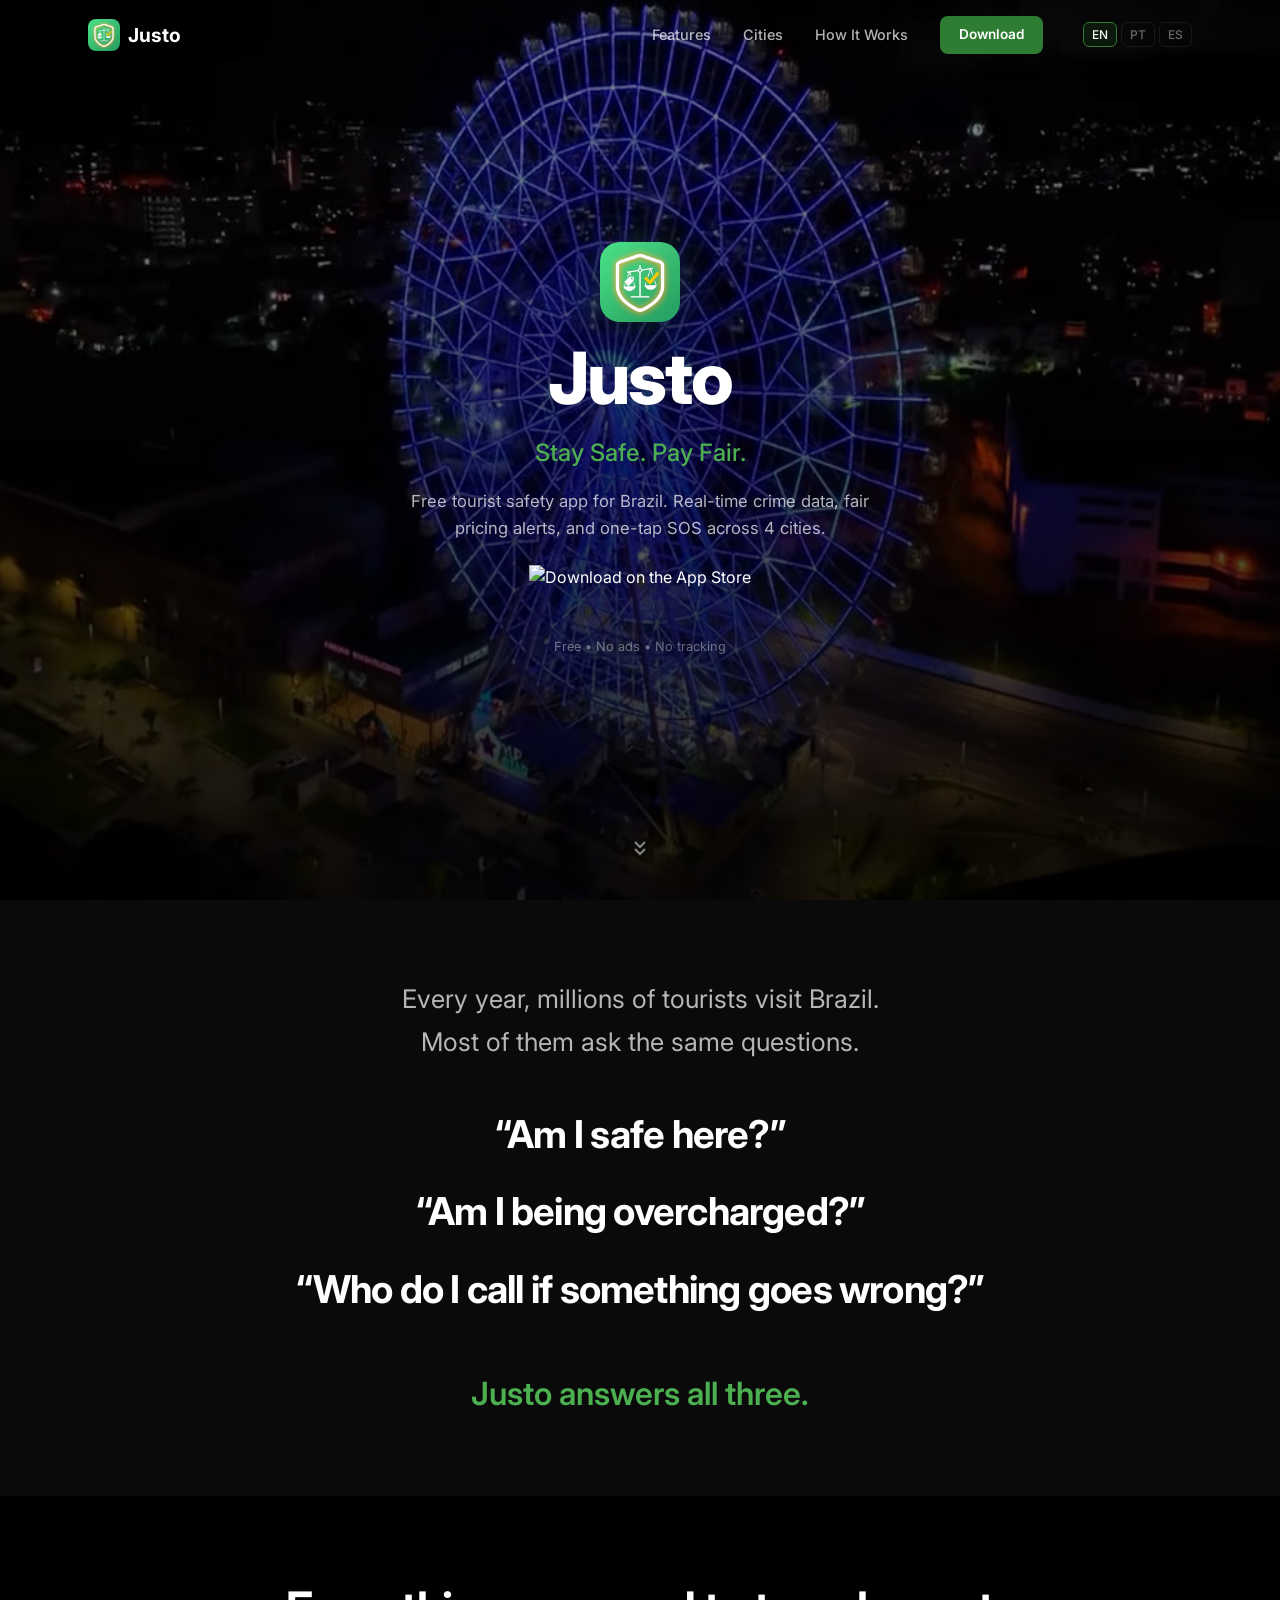
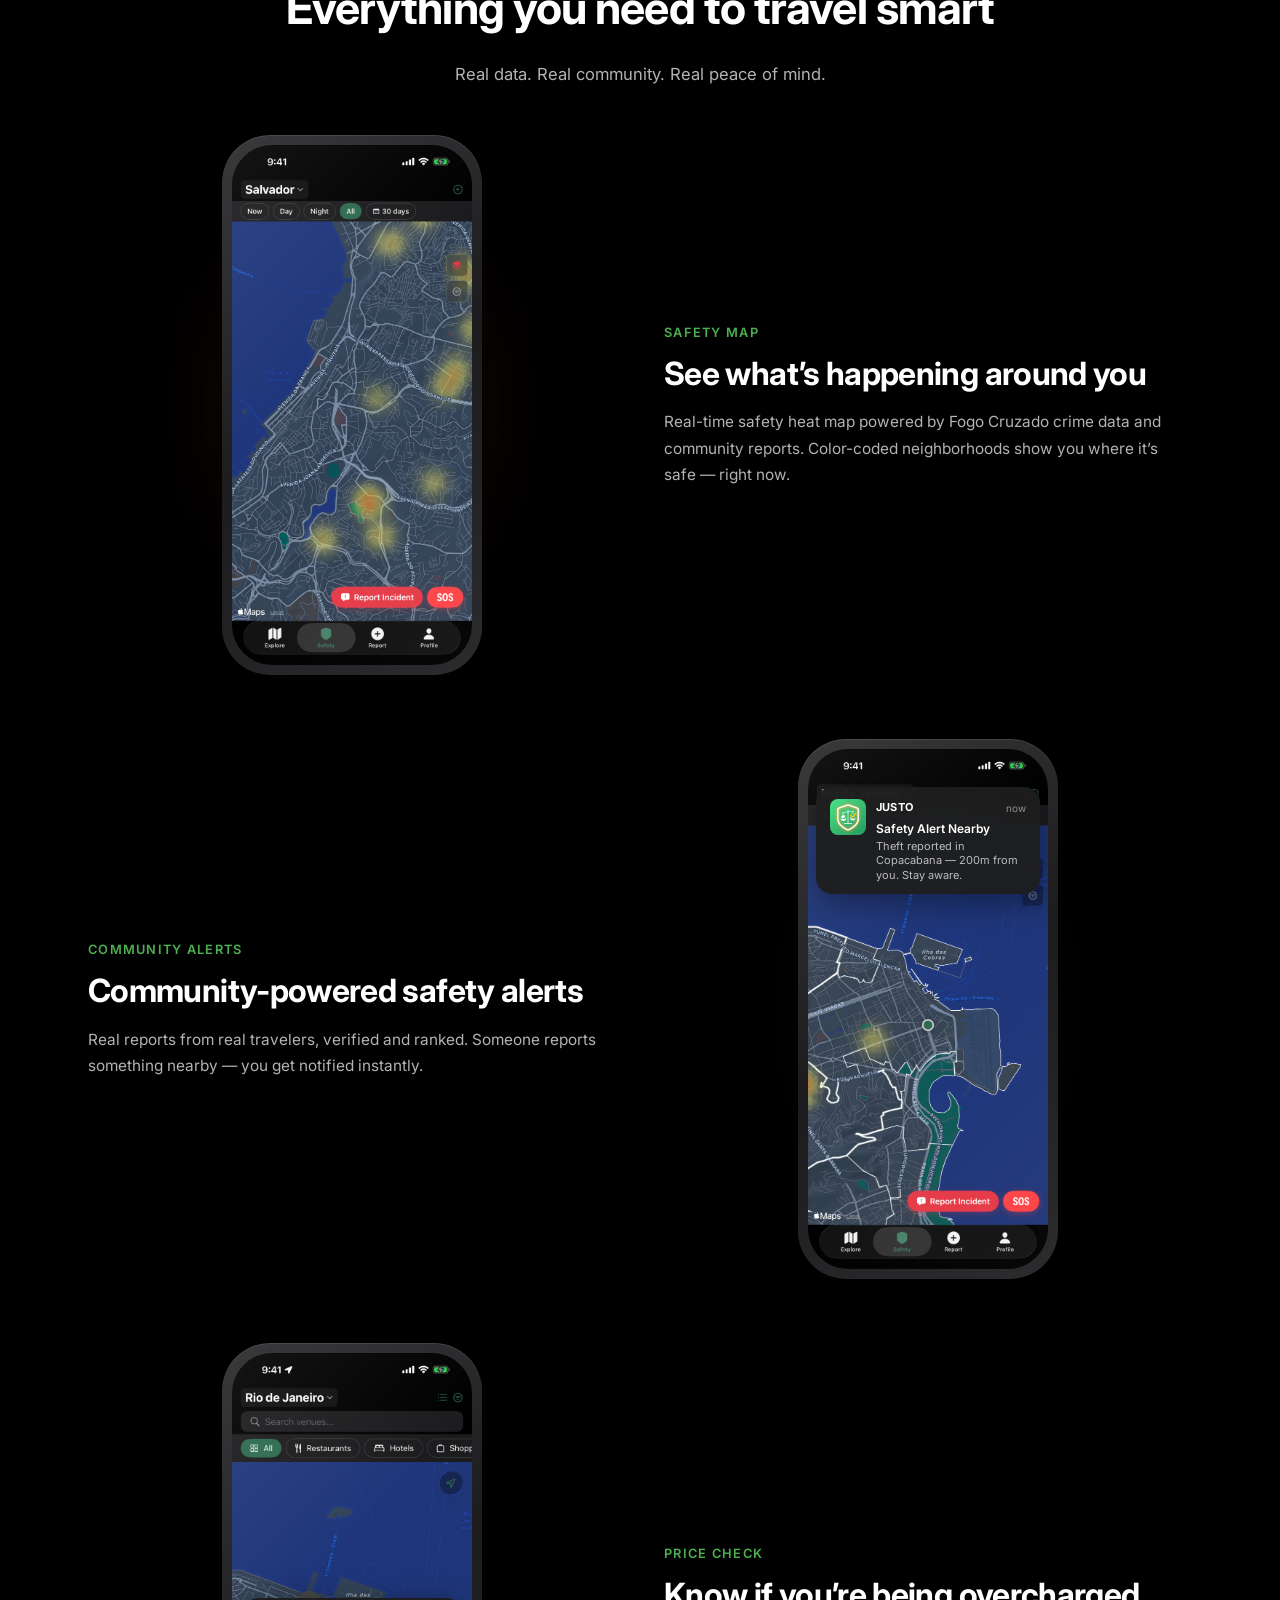
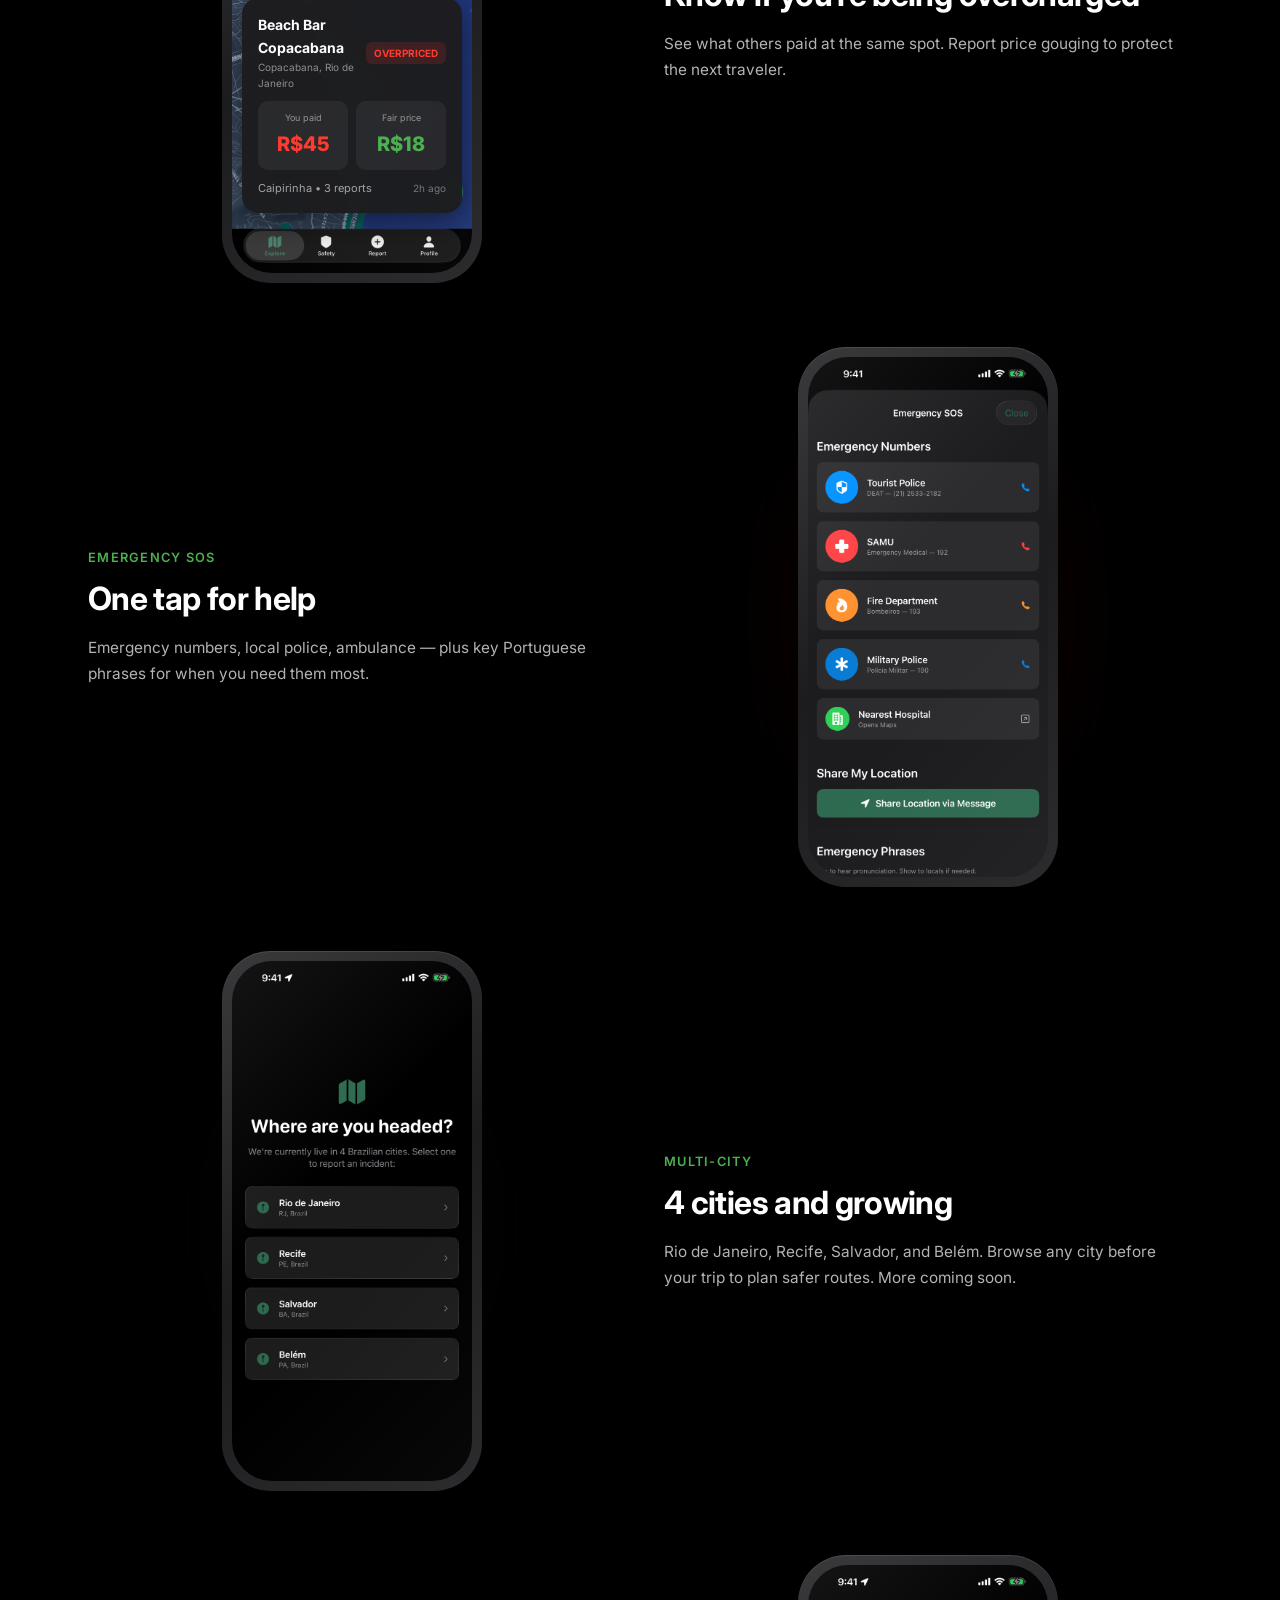
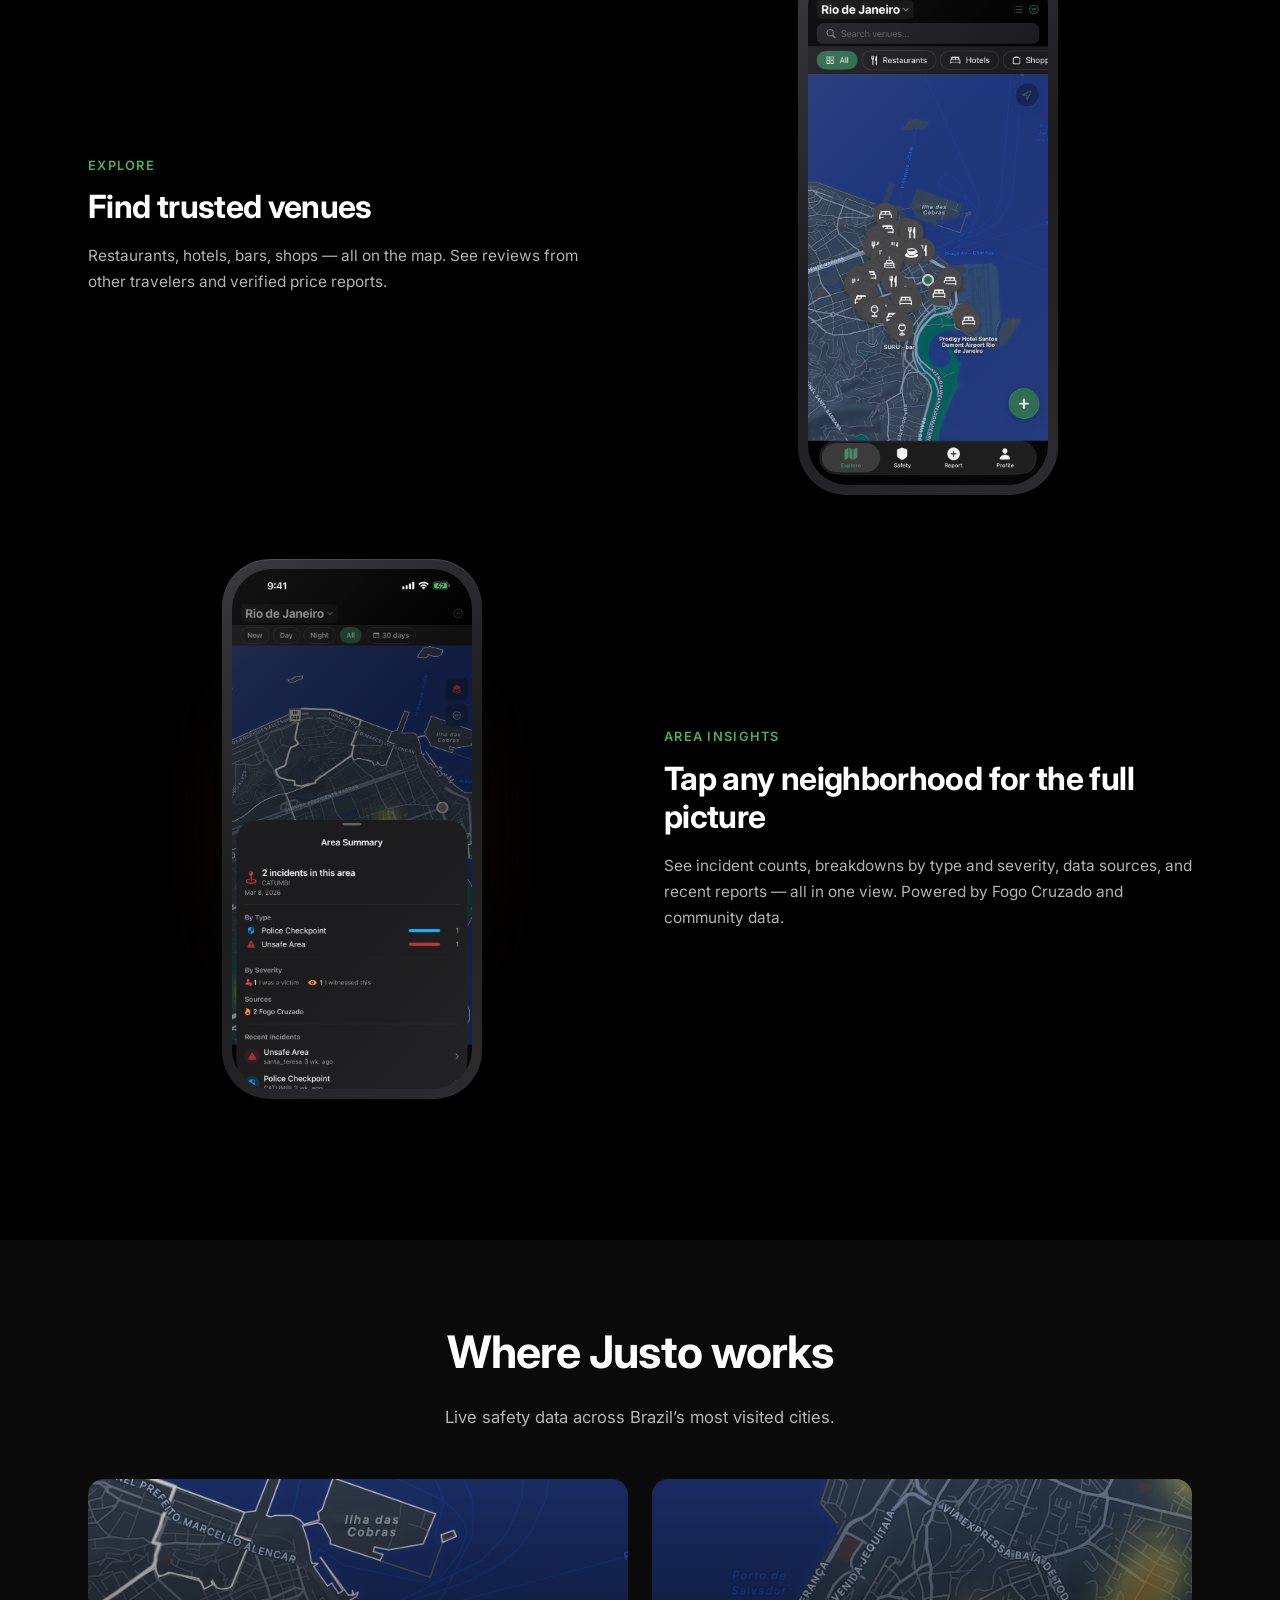
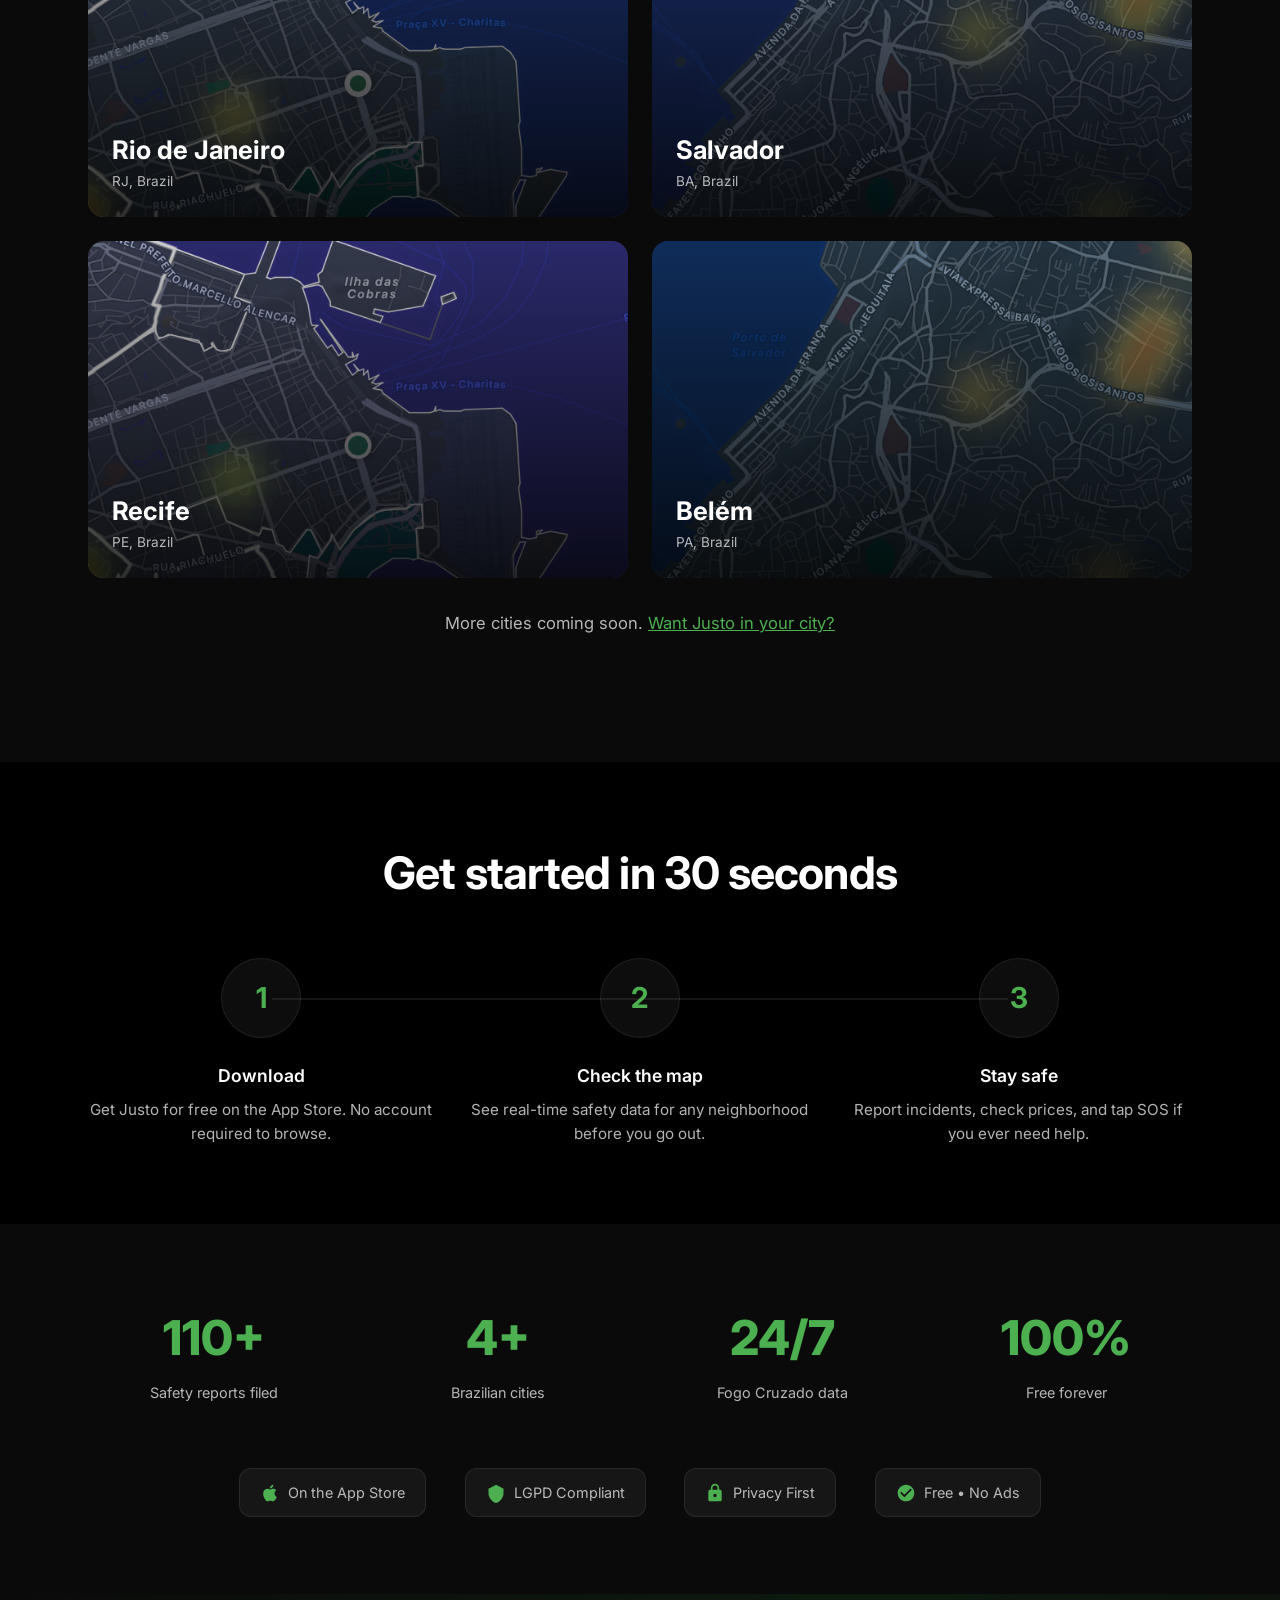
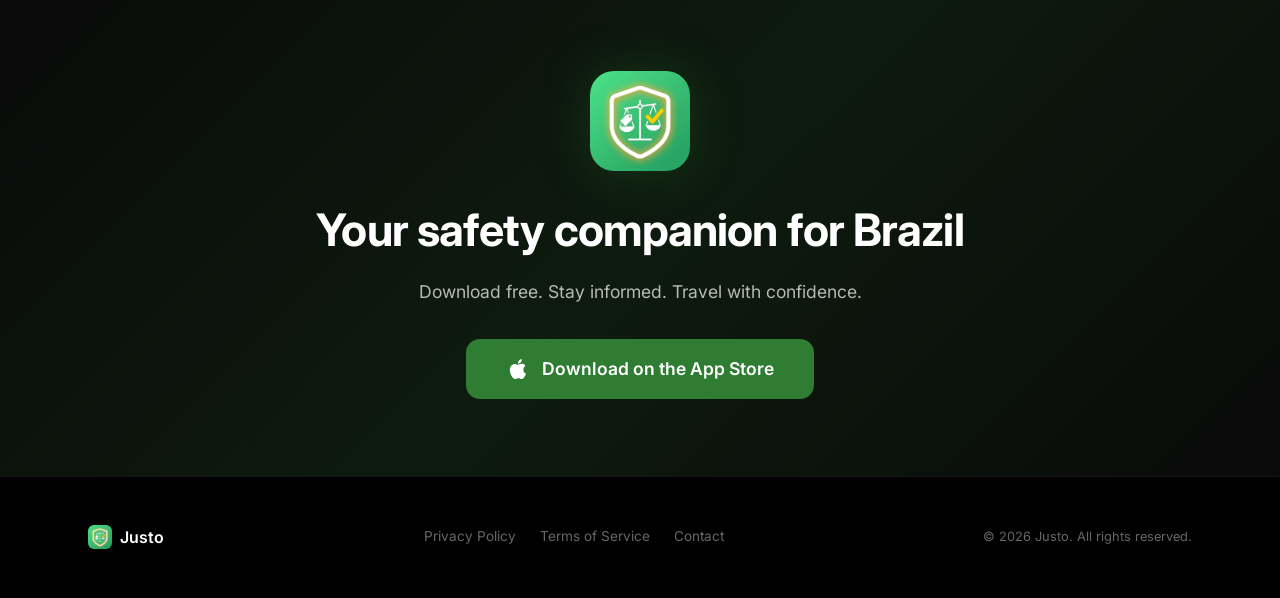
==== index.html @ a2679edb "fix: enable hero video on mobile devices Keep prefers-reduced-motion: video hidden for accessibility" ====
<!DOCTYPE html>
<html lang="en">
<head>
  <meta charset="UTF-8">
  <meta name="viewport" content="width=device-width, initial-scale=1.0">
  <title>Justo — Stay Safe. Pay Fair. | Tourist Safety App for Brazil</title>
  <meta name="description" content="Free tourist safety app for Brazil. Real-time crime heat maps, crowdsourced alerts, price gouging reports, and one-tap SOS. Live in Rio de Janeiro, Recife, Salvador, and Belém.">
  <meta property="og:title" content="Justo — Stay Safe. Pay Fair.">
  <meta property="og:description" content="Free tourist safety app for Brazil. Real-time crime data, crowdsourced alerts, and one-tap SOS across 4 cities.">
  <meta property="og:url" content="https://justosafety.app">
  <meta property="og:type" content="website">
  <meta property="og:locale" content="en_US">
  <meta property="og:locale:alternate" content="pt_BR">
  <meta property="og:locale:alternate" content="es_ES">
  <meta name="twitter:card" content="summary_large_image">
  <meta name="apple-itunes-app" content="app-id=6759546261">
  <link rel="canonical" href="https://justosafety.app">
  <link rel="icon" type="image/png" href="assets/icons/AppIcon.png">
  <link rel="apple-touch-icon" href="assets/icons/AppIcon.png">
  <link rel="preconnect" href="https://fonts.googleapis.com">
  <link rel="preconnect" href="https://fonts.gstatic.com" crossorigin>
  <link href="https://fonts.googleapis.com/css2?family=Inter:wght@400;500;600;700;800&display=swap" rel="stylesheet">
  <style>
    *,*::before,*::after{margin:0;padding:0;box-sizing:border-box}
    html{scroll-behavior:smooth}
    body{font-family:'Inter',-apple-system,BlinkMacSystemFont,sans-serif;background:#000;color:#fff;line-height:1.6;overflow-x:hidden;-webkit-font-smoothing:antialiased}
    a{color:inherit;text-decoration:none}
    img{max-width:100%;height:auto;display:block}
    :root{--bg:#000;--bg2:#0a0a0a;--bg3:#111;--glass:rgba(255,255,255,0.05);--glass-b:rgba(255,255,255,0.08);--accent:#2E7D32;--accent-l:#4CAF50;--sos:#FF3B30;--text:#fff;--text2:rgba(255,255,255,0.7);--text3:rgba(255,255,255,0.4);--max-w:1200px;--sp:clamp(4rem,10vw,8rem);--cp:clamp(1.5rem,4vw,3rem)}
    .skip-link{position:absolute;top:-100px;left:0;padding:1rem;background:var(--accent);color:#fff;z-index:1000}
    .skip-link:focus{top:0}
    .container{max-width:var(--max-w);margin:0 auto;padding:0 var(--cp)}
    /* Navbar */
    .navbar{position:fixed;top:0;left:0;right:0;z-index:100;padding:1rem 0;transition:background .4s,backdrop-filter .4s}
    .navbar.scrolled{background:rgba(0,0,0,0.85);backdrop-filter:blur(20px);-webkit-backdrop-filter:blur(20px);border-bottom:1px solid var(--glass-b)}
    .navbar .container{display:flex;align-items:center;justify-content:space-between}
    .nav-logo{display:flex;align-items:center;gap:.5rem;font-size:1.2rem;font-weight:700}
    .nav-logo img{width:32px;height:32px;border-radius:8px}
    .nav-links{display:flex;gap:2rem;align-items:center}
    .nav-links a{font-size:.9rem;font-weight:500;color:var(--text2);transition:color .3s}
    .nav-links a:hover{color:var(--text)}
    .nav-cta{background:var(--accent)!important;color:#fff!important;padding:.5rem 1.2rem;border-radius:8px;font-weight:600!important;font-size:.85rem!important;transition:background .3s,transform .3s!important}
    .nav-cta:hover{background:var(--accent-l)!important;transform:translateY(-1px)}
    .lang-switch{display:flex;gap:.25rem;align-items:center;margin-left:.5rem}
    .lang-btn{background:none;border:1px solid var(--glass-b);color:var(--text3);padding:.25rem .5rem;border-radius:6px;font-size:.75rem;font-weight:500;cursor:pointer;transition:all .3s;font-family:inherit}
    .lang-btn:hover,.lang-btn.active{color:var(--text);border-color:var(--accent);background:rgba(46,125,50,0.15)}
    .hamburger{display:none;background:none;border:none;cursor:pointer;padding:.5rem}
    .hamburger span{display:block;width:24px;height:2px;background:#fff;margin:5px 0;transition:.3s}
    /* Hero */
    .hero{position:relative;height:100vh;min-height:600px;display:flex;align-items:center;justify-content:center;overflow:hidden}
    .hero-video{position:absolute;inset:0;width:100%;height:100%;object-fit:cover;object-position:center 40%;z-index:0}
    .hero-overlay{position:absolute;inset:0;z-index:1;background:linear-gradient(to bottom,rgba(0,0,0,0.4) 0%,rgba(0,0,0,0.6) 50%,rgba(0,0,0,0.85) 100%)}
    .hero-content{position:relative;z-index:2;text-align:center;display:flex;flex-direction:column;align-items:center;gap:1rem}
    .hero-icon{width:80px;height:80px;border-radius:20px;box-shadow:0 0 40px rgba(46,125,50,0.3),0 10px 40px rgba(0,0,0,0.5)}
    .hero-title{font-size:clamp(2.5rem,6vw,4.5rem);font-weight:800;letter-spacing:-.03em;line-height:1.1}
    .hero-tagline{font-size:clamp(1.1rem,2vw,1.5rem);font-weight:500;color:var(--accent-l)}
    .hero-desc{font-size:clamp(.95rem,1.3vw,1.1rem);color:var(--text2);max-width:500px}
    .hero-badge{margin-top:.5rem}
    .hero-badge img{height:52px}
    .hero-meta{font-size:.8rem;color:var(--text3);margin-top:.25rem}
    .scroll-ind{position:absolute;bottom:2rem;left:50%;transform:translateX(-50%);z-index:2;animation:bounce 2s infinite}
    .scroll-ind svg{width:24px;height:24px;opacity:.5}
    @keyframes bounce{0%,100%{transform:translateX(-50%) translateY(0)}50%{transform:translateX(-50%) translateY(10px)}}
    /* Section */
    section{padding:clamp(3rem,6vw,5rem) 0}
    .s-title{font-size:clamp(1.8rem,3.5vw,3rem);font-weight:700;text-align:center;margin-bottom:1rem;letter-spacing:-.02em}
    .s-sub{font-size:clamp(1rem,1.3vw,1.15rem);color:var(--text2);text-align:center;max-width:600px;margin:0 auto 3rem}
    /* Problem */
    .problem{background:var(--bg2);text-align:center}
    .problem-intro{font-size:clamp(1.2rem,2vw,1.6rem);color:var(--text2);margin-bottom:2.5rem;line-height:1.7}
    .problem-questions{display:flex;flex-direction:column;gap:1rem;margin-bottom:3rem}
    .problem-q{font-size:clamp(1.5rem,3vw,2.5rem);font-weight:700;letter-spacing:-.02em}
    .problem-answer{font-size:clamp(1.3rem,2.5vw,2rem);font-weight:600;color:var(--accent-l);margin-top:1rem}
    /* Features */
    .features{background:var(--bg)}
    .f-block{display:grid;grid-template-columns:1fr 1fr;gap:clamp(2rem,4vw,3rem);align-items:center;margin-bottom:clamp(2.5rem,5vw,4rem)}
    .f-block:nth-child(even) .f-device{order:2}
    .f-block:nth-child(even) .f-text{order:1}
    .f-device{display:flex;justify-content:center;position:relative}
    .f-label{font-size:.8rem;font-weight:600;color:var(--accent-l);text-transform:uppercase;letter-spacing:.1em;margin-bottom:.75rem}
    .f-title{font-size:clamp(1.4rem,2.5vw,2rem);font-weight:700;margin-bottom:1rem;letter-spacing:-.02em;line-height:1.2}
    .f-desc{font-size:clamp(.95rem,1.2vw,1.1rem);color:var(--text2);line-height:1.7}
    /* Device */
    .device{position:relative;width:clamp(180px,40vw,260px);border-radius:clamp(30px,4vw,48px);padding:clamp(6px,.8vw,10px);background:linear-gradient(145deg,#3a3a3c,#1c1c1e,#2c2c2e);box-shadow:0 30px 80px rgba(0,0,0,0.6),0 10px 30px rgba(0,0,0,0.4),inset 0 1px 0 rgba(255,255,255,0.1);animation:float 4s ease-in-out infinite}
    .device-screen{border-radius:clamp(24px,3.5vw,40px);overflow:hidden;aspect-ratio:9/19.5}
    .device-screen img{width:100%;height:100%;object-fit:cover}
    .device-notch{position:absolute;top:clamp(8px,1vw,14px);left:50%;transform:translateX(-50%);width:clamp(50px,7vw,90px);height:clamp(14px,2vw,26px);border-radius:999px;background:#000;z-index:5}
    .device-ref{position:absolute;inset:clamp(6px,.8vw,10px);border-radius:clamp(24px,3.5vw,40px);background:linear-gradient(135deg,rgba(255,255,255,0.08) 0%,transparent 40%,transparent 60%,rgba(255,255,255,0.03) 100%);pointer-events:none;z-index:6}
    .device-glow{position:absolute;inset:-30px;border-radius:60px;z-index:-1;filter:blur(30px);opacity:.3}
    .device-glow.orange{background:radial-gradient(circle,rgba(255,152,0,0.4),transparent 70%)}
    .device-glow.red{background:radial-gradient(circle,rgba(255,59,48,0.4),transparent 70%)}
    .device-glow.green{background:radial-gradient(circle,rgba(46,125,50,0.3),transparent 70%)}
    @keyframes float{0%,100%{transform:translateY(0)}50%{transform:translateY(-8px)}}
    @keyframes slideDown{from{transform:translateY(-20px);opacity:0}to{transform:translateY(0);opacity:1}}
    /* Cities */
    .cities{background:var(--bg2)}
    .city-grid{display:grid;grid-template-columns:1fr 1fr;gap:1.5rem}
    .city-card{position:relative;border-radius:16px;overflow:hidden;aspect-ratio:16/10;cursor:default;transition:transform .4s,box-shadow .4s}
    .city-card:hover{transform:translateY(-4px);box-shadow:0 20px 40px rgba(0,0,0,0.4)}
    .city-card img{width:100%;height:100%;object-fit:cover;transition:transform .6s}
    .city-card:hover img{transform:scale(1.05)}
    .city-overlay{position:absolute;inset:0;background:linear-gradient(to top,rgba(0,0,0,0.8) 0%,rgba(0,0,0,0.2) 100%);display:flex;flex-direction:column;justify-content:flex-end;padding:1.5rem}
    .city-name{font-size:clamp(1.2rem,2vw,1.6rem);font-weight:700}
    .city-state{font-size:.85rem;color:var(--text2)}
    /* Steps */
    .how{background:var(--bg)}
    .steps{display:grid;grid-template-columns:repeat(3,1fr);gap:2rem;margin-top:3rem;position:relative}
    .steps::before{content:'';position:absolute;top:40px;left:16.67%;right:16.67%;height:2px;background:var(--glass-b)}
    .step{text-align:center;position:relative}
    .step-num{width:80px;height:80px;border-radius:50%;background:var(--glass);border:1px solid var(--glass-b);display:flex;align-items:center;justify-content:center;font-size:1.8rem;font-weight:700;color:var(--accent-l);margin:0 auto 1.5rem;position:relative;z-index:1}
    .step-t{font-size:1.1rem;font-weight:600;margin-bottom:.5rem}
    .step-d{font-size:.95rem;color:var(--text2)}
    /* Trust */
    .trust{background:var(--bg2)}
    .stats-row{display:grid;grid-template-columns:repeat(4,1fr);gap:2rem;margin-bottom:4rem;text-align:center}
    .stat-num{font-size:clamp(2rem,4vw,3rem);font-weight:800;color:var(--accent-l)}
    .stat-label{font-size:.9rem;color:var(--text2);margin-top:.25rem}
    .trust-badges{display:flex;justify-content:center;gap:clamp(1.5rem,3vw,3rem);flex-wrap:wrap}
    .trust-badge{display:flex;align-items:center;gap:.5rem;font-size:.9rem;color:var(--text2);padding:.75rem 1.25rem;border-radius:12px;background:var(--glass);border:1px solid var(--glass-b)}
    .trust-badge svg{width:20px;height:20px;fill:var(--accent-l)}
    /* CTA */
    .final-cta{background:linear-gradient(135deg,var(--bg2) 0%,#0d1b0e 50%,var(--bg2) 100%);text-align:center}
    .cta-icon{width:100px;height:100px;border-radius:24px;box-shadow:0 0 50px rgba(46,125,50,0.3);margin:0 auto 1.5rem;animation:breathe 3s ease-in-out infinite}
    @keyframes breathe{0%,100%{transform:scale(1)}50%{transform:scale(1.03)}}
    .cta-title{font-size:clamp(1.8rem,3.5vw,2.8rem);font-weight:700;margin-bottom:.75rem;letter-spacing:-.02em}
    .cta-sub{font-size:1.1rem;color:var(--text2);margin-bottom:2rem}
    .cta-button{display:inline-flex;align-items:center;gap:.75rem;background:var(--accent);color:#fff;padding:1rem 2.5rem;border-radius:14px;font-size:1.1rem;font-weight:600;transition:background .3s,transform .3s,box-shadow .3s;border:none;cursor:pointer;font-family:inherit}
    .cta-button:hover{background:var(--accent-l);transform:translateY(-2px);box-shadow:0 10px 30px rgba(46,125,50,0.4)}
    .cta-url{font-size:.9rem;color:var(--text3);margin-top:1.5rem}
    /* Footer */
    footer{padding:3rem 0;border-top:1px solid var(--glass-b);background:var(--bg)}
    .footer-content{display:flex;justify-content:space-between;align-items:center;flex-wrap:wrap;gap:1rem}
    .footer-logo{display:flex;align-items:center;gap:.5rem;font-weight:600}
    .footer-logo img{width:24px;height:24px;border-radius:6px}
    .footer-links{display:flex;gap:1.5rem}
    .footer-links a{font-size:.85rem;color:var(--text3);transition:color .3s;text-decoration:underline;text-decoration-color:transparent;text-underline-offset:3px}
    .footer-links a:hover{color:var(--text);text-decoration-color:var(--accent)}
    .footer-copy{font-size:.8rem;color:var(--text3)}
    /* Reveal */
    .reveal{opacity:0;transform:translateY(30px);transition:opacity .8s cubic-bezier(.16,1,.3,1),transform .8s cubic-bezier(.16,1,.3,1)}
    .reveal.revealed{opacity:1;transform:translateY(0)}
    .reveal-d1{transition-delay:.1s}.reveal-d2{transition-delay:.2s}.reveal-d3{transition-delay:.3s}.reveal-d4{transition-delay:.4s}
    @media(prefers-reduced-motion:reduce){*,*::before,*::after{animation:none!important;transition:none!important}.reveal{opacity:1;transform:none}.hero-video{display:none}}
    @media(max-width:768px){
      .nav-links{display:none}.nav-links.open{display:flex;flex-direction:column;position:absolute;top:100%;left:0;right:0;background:rgba(0,0,0,0.95);backdrop-filter:blur(20px);padding:2rem;gap:1.5rem}
      .hamburger{display:block}
      .hero{background:url('assets/video/hero_poster.jpg') center/cover no-repeat}
      .f-block{grid-template-columns:1fr}.f-block:nth-child(even) .f-device{order:0}.f-block:nth-child(even) .f-text{order:0}
      .city-grid{grid-template-columns:1fr}
      .steps{grid-template-columns:1fr}.steps::before{display:none}
      .stats-row{grid-template-columns:1fr 1fr}
      .device{width:clamp(200px,70vw,280px)}
      .lang-switch{margin-left:0}
    }
    @media(max-width:375px){.stats-row{grid-template-columns:1fr}}
  </style>
</head>
<body>
  <a href="#main" class="skip-link">Skip to content</a>

  <nav class="navbar" role="navigation" aria-label="Main navigation">
    <div class="container">
      <a href="#" class="nav-logo"><img src="assets/icons/AppIcon.png" alt="" width="32" height="32"><span>Justo</span></a>
      <div class="nav-links" id="navLinks">
        <a href="#features" data-i18n="nav.features">Features</a>
        <a href="#cities" data-i18n="nav.cities">Cities</a>
        <a href="#how" data-i18n="nav.how">How It Works</a>
        <a href="https://apps.apple.com/app/id6759546261" class="nav-cta" target="_blank" rel="noopener" data-i18n="nav.download">Download</a>
        <div class="lang-switch">
          <button class="lang-btn" data-lang="en">EN</button>
          <button class="lang-btn" data-lang="pt">PT</button>
          <button class="lang-btn" data-lang="es">ES</button>
        </div>
      </div>
      <button class="hamburger" aria-label="Toggle menu" onclick="document.getElementById('navLinks').classList.toggle('open')">
        <span></span><span></span><span></span>
      </button>
    </div>
  </nav>

  <section class="hero" id="hero">
    <video class="hero-video" autoplay muted loop playsinline preload="metadata" poster="assets/video/hero_poster.jpg" aria-hidden="true">
      <source src="assets/video/hero.webm" type="video/webm">
      <source src="assets/video/hero.mp4" type="video/mp4">
    </video>
    <div class="hero-overlay"></div>
    <div class="hero-content">
      <img src="assets/icons/AppIcon.png" alt="Justo app icon" class="hero-icon" width="80" height="80">
      <h1 class="hero-title">Justo</h1>
      <p class="hero-tagline" data-i18n="hero.tagline">Stay Safe. Pay Fair.</p>
      <p class="hero-desc" data-i18n="hero.desc">Free tourist safety app for Brazil. Real-time crime data, fair pricing alerts, and one-tap SOS across 4 cities.</p>
      <a href="https://apps.apple.com/app/id6759546261" class="hero-badge" target="_blank" rel="noopener">
        <img src="https://tools.applemediaservices.com/api/badges/download-on-the-app-store/black/en-us?size=250x83" alt="Download on the App Store" height="52">
      </a>
      <p class="hero-meta" data-i18n="hero.meta">Free &bull; No ads &bull; No tracking</p>
    </div>
    <div class="scroll-ind" aria-hidden="true"><svg viewBox="0 0 24 24" fill="none" stroke="white" stroke-width="2"><path d="M7 13l5 5 5-5M7 6l5 5 5-5"/></svg></div>
  </section>

  <main id="main">
    <section class="problem">
      <div class="container">
        <p class="problem-intro reveal" data-i18n="problem.intro">Every year, millions of tourists visit Brazil.<br>Most of them ask the same questions.</p>
        <div class="problem-questions">
          <p class="problem-q reveal reveal-d1" data-i18n="problem.q1">"Am I safe here?"</p>
          <p class="problem-q reveal reveal-d2" data-i18n="problem.q2">"Am I being overcharged?"</p>
          <p class="problem-q reveal reveal-d3" data-i18n="problem.q3">"Who do I call if something goes wrong?"</p>
        </div>
        <p class="problem-answer reveal reveal-d4" data-i18n="problem.answer">Justo answers all three.</p>
      </div>
    </section>

    <section class="features" id="features">
      <div class="container">
        <h2 class="s-title reveal" data-i18n="features.title">Everything you need to travel smart</h2>
        <p class="s-sub reveal" data-i18n="features.subtitle">Real data. Real community. Real peace of mind.</p>

        <div class="f-block reveal">
          <div class="f-device">
            <div class="device"><div class="device-notch"></div>
              <div class="device-screen"><img src="assets/screenshots/08_salvador_heatmap.png" alt="Safety heat map showing crime data across neighborhoods" loading="lazy"></div>
              <div class="device-ref"></div><div class="device-glow orange"></div>
            </div>
          </div>
          <div class="f-text">
            <p class="f-label" data-i18n="f1.label">Safety Map</p>
            <h3 class="f-title" data-i18n="f1.title">See what's happening around you</h3>
            <p class="f-desc" data-i18n="f1.desc">Real-time safety heat map powered by Fogo Cruzado crime data and community reports. Color-coded neighborhoods show you where it's safe — right now.</p>
          </div>
        </div>

        <div class="f-block reveal">
          <div class="f-device">
            <div class="device"><div class="device-notch"></div>
              <div class="device-screen" style="position:relative">
                <img src="assets/screenshots/01_heatmap_rio.png" alt="Safety alerts on map with notification banner" loading="lazy">
                <!-- Mock iOS notification banner -->
                <div style="position:absolute;top:38px;left:8px;right:8px;background:rgba(30,30,30,0.95);backdrop-filter:blur(20px);-webkit-backdrop-filter:blur(20px);border-radius:16px;padding:12px 14px;display:flex;gap:10px;align-items:flex-start;box-shadow:0 8px 32px rgba(0,0,0,0.4);z-index:10;animation:slideDown .5s ease-out">
                  <img src="assets/icons/AppIcon.png" style="width:36px;height:36px;border-radius:8px;flex-shrink:0" alt="">
                  <div style="flex:1;min-width:0">
                    <div style="display:flex;justify-content:space-between;align-items:center;margin-bottom:2px">
                      <span style="font-size:11px;font-weight:700;color:#fff;letter-spacing:.02em">JUSTO</span>
                      <span style="font-size:10px;color:rgba(255,255,255,0.5)">now</span>
                    </div>
                    <div style="font-size:12px;font-weight:600;color:#fff;margin-bottom:1px">Safety Alert Nearby</div>
                    <div style="font-size:11px;color:rgba(255,255,255,0.7);line-height:1.3">Theft reported in Copacabana — 200m from you. Stay aware.</div>
                  </div>
                </div>
              </div>
              <div class="device-ref"></div><div class="device-glow green"></div>
            </div>
          </div>
          <div class="f-text">
            <p class="f-label" data-i18n="f2.label">Community Alerts</p>
            <h3 class="f-title" data-i18n="f2.title">Community-powered safety alerts</h3>
            <p class="f-desc" data-i18n="f2.desc">Real reports from real travelers, verified and ranked. Someone reports something nearby — you get notified instantly.</p>
          </div>
        </div>

        <div class="f-block reveal">
          <div class="f-device">
            <div class="device"><div class="device-notch"></div>
              <div class="device-screen" style="position:relative">
                <img src="assets/screenshots/03_explore_venues.png" alt="Venue map showing price reports" loading="lazy">
                <!-- Mock price report card overlay -->
                <div style="position:absolute;bottom:60px;left:10px;right:10px;background:rgba(28,28,30,0.97);backdrop-filter:blur(16px);-webkit-backdrop-filter:blur(16px);border-radius:16px;padding:16px;box-shadow:0 8px 32px rgba(0,0,0,0.5);z-index:10">
                  <div style="display:flex;justify-content:space-between;align-items:center;margin-bottom:10px">
                    <div>
                      <div style="font-size:14px;font-weight:700;color:#fff">Beach Bar Copacabana</div>
                      <div style="font-size:10px;color:rgba(255,255,255,0.5)">Copacabana, Rio de Janeiro</div>
                    </div>
                    <div style="background:rgba(255,59,48,0.15);color:#FF3B30;font-size:10px;font-weight:700;padding:3px 8px;border-radius:6px">OVERPRICED</div>
                  </div>
                  <div style="display:flex;gap:8px;margin-bottom:10px">
                    <div style="flex:1;background:rgba(255,255,255,0.06);border-radius:10px;padding:10px;text-align:center">
                      <div style="font-size:9px;color:rgba(255,255,255,0.5);margin-bottom:2px">You paid</div>
                      <div style="font-size:20px;font-weight:800;color:#FF3B30">R$45</div>
                    </div>
                    <div style="flex:1;background:rgba(255,255,255,0.06);border-radius:10px;padding:10px;text-align:center">
                      <div style="font-size:9px;color:rgba(255,255,255,0.5);margin-bottom:2px">Fair price</div>
                      <div style="font-size:20px;font-weight:800;color:#4CAF50">R$18</div>
                    </div>
                  </div>
                  <div style="display:flex;justify-content:space-between;align-items:center">
                    <div style="font-size:11px;color:rgba(255,255,255,0.6)">Caipirinha &bull; 3 reports</div>
                    <div style="font-size:10px;color:rgba(255,255,255,0.4)">2h ago</div>
                  </div>
                </div>
              </div>
              <div class="device-ref"></div>
            </div>
          </div>
          <div class="f-text">
            <p class="f-label" data-i18n="f3.label">Price Check</p>
            <h3 class="f-title" data-i18n="f3.title">Know if you're being overcharged</h3>
            <p class="f-desc" data-i18n="f3.desc">See what others paid at the same spot. Report price gouging to protect the next traveler.</p>
          </div>
        </div>

        <div class="f-block reveal">
          <div class="f-device">
            <div class="device"><div class="device-notch"></div>
              <div class="device-screen"><img src="assets/screenshots/04_sos.png" alt="SOS emergency screen with police and ambulance numbers" loading="lazy"></div>
              <div class="device-ref"></div><div class="device-glow red"></div>
            </div>
          </div>
          <div class="f-text">
            <p class="f-label" data-i18n="f4.label">Emergency SOS</p>
            <h3 class="f-title" data-i18n="f4.title">One tap for help</h3>
            <p class="f-desc" data-i18n="f4.desc">Emergency numbers, local police, ambulance — plus key Portuguese phrases for when you need them most.</p>
          </div>
        </div>

        <div class="f-block reveal">
          <div class="f-device">
            <div class="device"><div class="device-notch"></div>
              <div class="device-screen"><img src="assets/screenshots/07_city_picker.png" alt="City picker showing Rio, Recife, Salvador, Belem" loading="lazy"></div>
              <div class="device-ref"></div><div class="device-glow green"></div>
            </div>
          </div>
          <div class="f-text">
            <p class="f-label" data-i18n="f5.label">Multi-City</p>
            <h3 class="f-title" data-i18n="f5.title">4 cities and growing</h3>
            <p class="f-desc" data-i18n="f5.desc">Rio de Janeiro, Recife, Salvador, and Belem. Browse any city before your trip to plan safer routes. More coming soon.</p>
          </div>
        </div>

        <div class="f-block reveal">
          <div class="f-device">
            <div class="device"><div class="device-notch"></div>
              <div class="device-screen"><img src="assets/screenshots/03_explore_venues.png" alt="Venue map with restaurants and hotels" loading="lazy"></div>
              <div class="device-ref"></div>
            </div>
          </div>
          <div class="f-text">
            <p class="f-label" data-i18n="f6.label">Explore</p>
            <h3 class="f-title" data-i18n="f6.title">Find trusted venues</h3>
            <p class="f-desc" data-i18n="f6.desc">Restaurants, hotels, bars, shops — all on the map. See reviews from other travelers and verified price reports.</p>
          </div>
        </div>

        <div class="f-block reveal">
          <div class="f-device">
            <div class="device"><div class="device-notch"></div>
              <div class="device-screen"><img src="assets/screenshots/area_summary.png" alt="Area Summary showing incident breakdown by type and severity" loading="lazy"></div>
              <div class="device-ref"></div><div class="device-glow orange"></div>
            </div>
          </div>
          <div class="f-text">
            <p class="f-label" data-i18n="f7.label">Area Insights</p>
            <h3 class="f-title" data-i18n="f7.title">Tap any neighborhood for the full picture</h3>
            <p class="f-desc" data-i18n="f7.desc">See incident counts, breakdowns by type and severity, data sources, and recent reports — all in one view. Powered by Fogo Cruzado and community data.</p>
          </div>
        </div>
      </div>
    </section>

    <section class="cities" id="cities">
      <div class="container">
        <h2 class="s-title reveal" data-i18n="cities.title">Where Justo works</h2>
        <p class="s-sub reveal" data-i18n="cities.subtitle">Live safety data across Brazil's most visited cities.</p>
        <div class="city-grid">
          <div class="city-card reveal reveal-d1">
            <img src="assets/screenshots/rio_city.png" alt="Rio de Janeiro map" loading="lazy">
            <div class="city-overlay"><p class="city-name">Rio de Janeiro</p><p class="city-state">RJ, Brazil</p></div>
          </div>
          <div class="city-card reveal reveal-d2">
            <img src="assets/screenshots/salvador_city.png" alt="Salvador map" loading="lazy">
            <div class="city-overlay"><p class="city-name">Salvador</p><p class="city-state">BA, Brazil</p></div>
          </div>
          <div class="city-card reveal reveal-d3">
            <img src="assets/screenshots/01_heatmap_rio.png" alt="Recife safety map" loading="lazy" style="filter:hue-rotate(15deg) brightness(1.05)">
            <div class="city-overlay"><p class="city-name">Recife</p><p class="city-state">PE, Brazil</p></div>
          </div>
          <div class="city-card reveal reveal-d4">
            <img src="assets/screenshots/08_salvador_heatmap.png" alt="Belem safety map" loading="lazy" style="filter:hue-rotate(-10deg) brightness(0.95)">
            <div class="city-overlay"><p class="city-name">Bel&eacute;m</p><p class="city-state">PA, Brazil</p></div>
          </div>
        </div>
        <p class="s-sub reveal" style="margin-top:2rem" data-i18n="cities.more">More cities coming soon. <a href="mailto:support@justosafety.app" style="color:var(--accent-l);text-decoration:underline">Want Justo in your city?</a></p>
      </div>
    </section>

    <section class="how" id="how">
      <div class="container">
        <h2 class="s-title reveal" data-i18n="how.title">Get started in 30 seconds</h2>
        <div class="steps">
          <div class="step reveal reveal-d1"><div class="step-num">1</div><h3 class="step-t" data-i18n="how.s1t">Download</h3><p class="step-d" data-i18n="how.s1d">Get Justo for free on the App Store. No account required to browse.</p></div>
          <div class="step reveal reveal-d2"><div class="step-num">2</div><h3 class="step-t" data-i18n="how.s2t">Check the map</h3><p class="step-d" data-i18n="how.s2d">See real-time safety data for any neighborhood before you go out.</p></div>
          <div class="step reveal reveal-d3"><div class="step-num">3</div><h3 class="step-t" data-i18n="how.s3t">Stay safe</h3><p class="step-d" data-i18n="how.s3d">Report incidents, check prices, and tap SOS if you ever need help.</p></div>
        </div>
      </div>
    </section>

    <section class="trust">
      <div class="container">
        <div class="stats-row">
          <div class="reveal"><p class="stat-num" data-count="200">0</p><p class="stat-label" data-i18n="stats.reports">Safety reports filed</p></div>
          <div class="reveal reveal-d1"><p class="stat-num" data-count="4">0</p><p class="stat-label" data-i18n="stats.cities">Brazilian cities</p></div>
          <div class="reveal reveal-d2"><p class="stat-num">24/7</p><p class="stat-label" data-i18n="stats.data">Fogo Cruzado data</p></div>
          <div class="reveal reveal-d3"><p class="stat-num">100%</p><p class="stat-label" data-i18n="stats.free">Free forever</p></div>
        </div>
        <div class="trust-badges reveal">
          <div class="trust-badge"><svg viewBox="0 0 24 24"><path d="M18.71 19.5c-.83 1.24-1.71 2.45-3.05 2.47-1.34.03-1.77-.79-3.29-.79-1.53 0-2 .77-3.27.82-1.31.05-2.3-1.32-3.14-2.53C4.25 17 2.94 12.45 4.7 9.39c.87-1.52 2.43-2.48 4.12-2.51 1.28-.02 2.5.87 3.29.87.78 0 2.26-1.07 3.8-.91.65.03 2.47.26 3.64 1.98-.09.06-2.17 1.28-2.15 3.81.03 3.02 2.65 4.03 2.68 4.04-.03.07-.42 1.44-1.38 2.83"/><path d="M13 3.5c.73-.83 1.94-1.46 2.94-1.5.13 1.17-.34 2.35-1.04 3.19-.69.85-1.83 1.51-2.95 1.42-.15-1.15.41-2.35 1.05-3.11"/></svg><span data-i18n="trust.appstore">On the App Store</span></div>
          <div class="trust-badge"><svg viewBox="0 0 24 24"><path d="M12 2L3 7v5c0 5.55 3.84 10.74 9 12 5.16-1.26 9-6.45 9-12V7l-9-5z"/></svg><span data-i18n="trust.lgpd">LGPD Compliant</span></div>
          <div class="trust-badge"><svg viewBox="0 0 24 24"><path d="M18 8h-1V6c0-2.76-2.24-5-5-5S7 3.24 7 6v2H6c-1.1 0-2 .9-2 2v10c0 1.1.9 2 2 2h12c1.1 0 2-.9 2-2V10c0-1.1-.9-2-2-2zm-6 9c-1.1 0-2-.9-2-2s.9-2 2-2 2 .9 2 2-.9 2-2 2zM9 8V6c0-1.66 1.34-3 3-3s3 1.34 3 3v2H9z"/></svg><span data-i18n="trust.privacy">Privacy First</span></div>
          <div class="trust-badge"><svg viewBox="0 0 24 24"><path d="M12 2C6.48 2 2 6.48 2 12s4.48 10 10 10 10-4.48 10-10S17.52 2 12 2zm-2 15l-5-5 1.41-1.41L10 14.17l7.59-7.59L19 8l-9 9z"/></svg><span data-i18n="trust.free">Free &bull; No Ads</span></div>
        </div>
      </div>
    </section>

    <section class="final-cta">
      <div class="container">
        <img src="assets/icons/AppIcon.png" alt="" class="cta-icon reveal" width="100" height="100">
        <h2 class="cta-title reveal" data-i18n="cta.title">Your safety companion for Brazil</h2>
        <p class="cta-sub reveal" data-i18n="cta.subtitle">Download free. Stay informed. Travel with confidence.</p>
        <a href="https://apps.apple.com/app/id6759546261" class="cta-button reveal" target="_blank" rel="noopener">
          <svg viewBox="0 0 24 24" width="24" height="24" fill="white"><path d="M18.71 19.5c-.83 1.24-1.71 2.45-3.05 2.47-1.34.03-1.77-.79-3.29-.79-1.53 0-2 .77-3.27.82-1.31.05-2.3-1.32-3.14-2.53C4.25 17 2.94 12.45 4.7 9.39c.87-1.52 2.43-2.48 4.12-2.51 1.28-.02 2.5.87 3.29.87.78 0 2.26-1.07 3.8-.91.65.03 2.47.26 3.64 1.98-.09.06-2.17 1.28-2.15 3.81.03 3.02 2.65 4.03 2.68 4.04-.03.07-.42 1.44-1.38 2.83"/><path d="M13 3.5c.73-.83 1.94-1.46 2.94-1.5.13 1.17-.34 2.35-1.04 3.19-.69.85-1.83 1.51-2.95 1.42-.15-1.15.41-2.35 1.05-3.11"/></svg>
          <span data-i18n="cta.button">Download on the App Store</span>
        </a>
        <!-- URL removed per feedback -->
      </div>
    </section>
  </main>

  <footer>
    <div class="container">
      <div class="footer-content">
        <div class="footer-logo"><img src="assets/icons/AppIcon.png" alt="" width="24" height="24"><span>Justo</span></div>
        <div class="footer-links">
          <a href="privacy-policy.html" data-i18n="footer.privacy">Privacy Policy</a>
          <a href="terms-of-service.html" data-i18n="footer.terms">Terms of Service</a>
          <a href="mailto:support@justosafety.app" data-i18n="footer.contact">Contact</a>
        </div>
        <p class="footer-copy">&copy; 2026 Justo. All rights reserved.</p>
      </div>
    </div>
  </footer>

  <script defer>
    // ── Translations ──────────────────────────────────────────────
    const T = {
      en: {
        'nav.features': 'Features', 'nav.cities': 'Cities', 'nav.how': 'How It Works', 'nav.download': 'Download',
        'hero.tagline': 'Stay Safe. Pay Fair.',
        'hero.desc': 'Free tourist safety app for Brazil. Real-time crime data, fair pricing alerts, and one-tap SOS across 4 cities.',
        'hero.meta': 'Free \u2022 No ads \u2022 No tracking',
        'problem.intro': 'Every year, millions of tourists visit Brazil.<br>Most of them ask the same questions.',
        'problem.q1': '\u201CAm I safe here?\u201D', 'problem.q2': '\u201CAm I being overcharged?\u201D',
        'problem.q3': '\u201CWho do I call if something goes wrong?\u201D',
        'problem.answer': 'Justo answers all three.',
        'features.title': 'Everything you need to travel smart',
        'features.subtitle': 'Real data. Real community. Real peace of mind.',
        'f1.label': 'Safety Map', 'f1.title': 'See what\u2019s happening around you',
        'f1.desc': 'Real-time safety heat map powered by Fogo Cruzado crime data and community reports. Color-coded neighborhoods show you where it\u2019s safe \u2014 right now.',
        'f2.label': 'Community Alerts', 'f2.title': 'Community-powered safety alerts',
        'f2.desc': 'Real reports from real travelers, verified and ranked. Someone reports something nearby \u2014 you get notified instantly.',
        'f3.label': 'Price Check', 'f3.title': 'Know if you\u2019re being overcharged',
        'f3.desc': 'See what others paid at the same spot. Report price gouging to protect the next traveler.',
        'f4.label': 'Emergency SOS', 'f4.title': 'One tap for help',
        'f4.desc': 'Emergency numbers, local police, ambulance \u2014 plus key Portuguese phrases for when you need them most.',
        'f5.label': 'Multi-City', 'f5.title': '4 cities and growing',
        'f5.desc': 'Rio de Janeiro, Recife, Salvador, and Bel\u00e9m. Browse any city before your trip to plan safer routes. More coming soon.',
        'f6.label': 'Explore', 'f6.title': 'Find trusted venues',
        'f6.desc': 'Restaurants, hotels, bars, shops \u2014 all on the map. See reviews from other travelers and verified price reports.',
        'f7.label': 'Area Insights', 'f7.title': 'Tap any neighborhood for the full picture',
        'f7.desc': 'See incident counts, breakdowns by type and severity, data sources, and recent reports \u2014 all in one view. Powered by Fogo Cruzado and community data.',
        'cities.title': 'Where Justo works', 'cities.subtitle': 'Live safety data across Brazil\u2019s most visited cities.',
        'cities.more': 'More cities coming soon. <a href="mailto:support@justosafety.app" style="color:var(--accent-l);text-decoration:underline">Want Justo in your city?</a>',
        'how.title': 'Get started in 30 seconds',
        'how.s1t': 'Download', 'how.s1d': 'Get Justo for free on the App Store. No account required to browse.',
        'how.s2t': 'Check the map', 'how.s2d': 'See real-time safety data for any neighborhood before you go out.',
        'how.s3t': 'Stay safe', 'how.s3d': 'Report incidents, check prices, and tap SOS if you ever need help.',
        'stats.reports': 'Safety reports filed', 'stats.cities': 'Brazilian cities',
        'stats.data': 'Fogo Cruzado data', 'stats.free': 'Free forever',
        'trust.appstore': 'On the App Store', 'trust.lgpd': 'LGPD Compliant',
        'trust.privacy': 'Privacy First', 'trust.free': 'Free \u2022 No Ads',
        'cta.title': 'Your safety companion for Brazil',
        'cta.subtitle': 'Download free. Stay informed. Travel with confidence.',
        'cta.button': 'Download on the App Store',
        'footer.privacy': 'Privacy Policy', 'footer.terms': 'Terms of Service', 'footer.contact': 'Contact',
      },
      pt: {
        'nav.features': 'Recursos', 'nav.cities': 'Cidades', 'nav.how': 'Como Funciona', 'nav.download': 'Baixar',
        'hero.tagline': 'Seguran\u00e7a e Pre\u00e7o Justo.',
        'hero.desc': 'App gratuito de seguran\u00e7a para turistas no Brasil. Dados de criminalidade em tempo real, alertas de pre\u00e7os e SOS com um toque em 4 cidades.',
        'hero.meta': 'Gratuito \u2022 Sem an\u00fancios \u2022 Sem rastreamento',
        'problem.intro': 'Todo ano, milh\u00f5es de turistas visitam o Brasil.<br>A maioria faz as mesmas perguntas.',
        'problem.q1': '\u201CEstou seguro aqui?\u201D', 'problem.q2': '\u201CEstou sendo cobrado a mais?\u201D',
        'problem.q3': '\u201CPara quem eu ligo se algo der errado?\u201D',
        'problem.answer': 'O Justo responde as tr\u00eas.',
        'features.title': 'Tudo que voc\u00ea precisa para viajar com intelig\u00eancia',
        'features.subtitle': 'Dados reais. Comunidade real. Tranquilidade real.',
        'f1.label': 'Mapa de Seguran\u00e7a', 'f1.title': 'Veja o que est\u00e1 acontecendo ao seu redor',
        'f1.desc': 'Mapa de calor de seguran\u00e7a em tempo real com dados do Fogo Cruzado e relat\u00f3rios da comunidade. Bairros codificados por cores mostram onde \u00e9 seguro \u2014 agora.',
        'f2.label': 'Alertas da Comunidade', 'f2.title': 'Alertas de seguran\u00e7a da comunidade',
        'f2.desc': 'Relat\u00f3rios reais de viajantes reais, verificados e classificados. Algu\u00e9m relata algo perto de voc\u00ea \u2014 voc\u00ea \u00e9 notificado na hora.',
        'f3.label': 'Pre\u00e7o Justo', 'f3.title': 'Saiba se est\u00e3o cobrando a mais',
        'f3.desc': 'Veja o que outros pagaram no mesmo local. Denuncie pre\u00e7os abusivos para proteger o pr\u00f3ximo viajante.',
        'f4.label': 'SOS Emerg\u00eancia', 'f4.title': 'Um toque para pedir ajuda',
        'f4.desc': 'N\u00fameros de emerg\u00eancia, pol\u00edcia local, ambul\u00e2ncia \u2014 e frases-chave em portugu\u00eas para quando voc\u00ea mais precisar.',
        'f5.label': 'Multi-Cidade', 'f5.title': '4 cidades e crescendo',
        'f5.desc': 'Rio de Janeiro, Recife, Salvador e Bel\u00e9m. Explore qualquer cidade antes da viagem. Mais cidades em breve.',
        'f6.label': 'Explorar', 'f6.title': 'Encontre locais confi\u00e1veis',
        'f6.desc': 'Restaurantes, hot\u00e9is, bares, lojas \u2014 tudo no mapa. Veja avalia\u00e7\u00f5es de outros viajantes e relat\u00f3rios de pre\u00e7os.',
        'f7.label': 'Insights da \u00c1rea', 'f7.title': 'Toque em qualquer bairro para ver tudo',
        'f7.desc': 'Veja contagem de incidentes, detalhamento por tipo e severidade, fontes de dados e relat\u00f3rios recentes \u2014 tudo em uma tela. Com dados do Fogo Cruzado e da comunidade.',
        'cities.title': 'Onde o Justo funciona', 'cities.subtitle': 'Dados de seguran\u00e7a em tempo real nas cidades mais visitadas do Brasil.',
        'cities.more': 'Mais cidades em breve. <a href="mailto:support@justosafety.app" style="color:var(--accent-l);text-decoration:underline">Quer o Justo na sua cidade?</a>',
        'how.title': 'Comece em 30 segundos',
        'how.s1t': 'Baixe', 'how.s1d': 'Baixe o Justo gratuitamente na App Store. Sem necessidade de conta.',
        'how.s2t': 'Veja o mapa', 'how.s2d': 'Veja dados de seguran\u00e7a em tempo real de qualquer bairro antes de sair.',
        'how.s3t': 'Fique seguro', 'how.s3d': 'Relate incidentes, verifique pre\u00e7os e toque SOS se precisar de ajuda.',
        'stats.reports': 'Relat\u00f3rios de seguran\u00e7a', 'stats.cities': 'Cidades brasileiras',
        'stats.data': 'Dados Fogo Cruzado', 'stats.free': 'Gratuito para sempre',
        'trust.appstore': 'Na App Store', 'trust.lgpd': 'Conforme LGPD',
        'trust.privacy': 'Privacidade em primeiro', 'trust.free': 'Gratuito \u2022 Sem An\u00fancios',
        'cta.title': 'Seu companheiro de seguran\u00e7a no Brasil',
        'cta.subtitle': 'Baixe grátis. Fique informado. Viaje com confian\u00e7a.',
        'cta.button': 'Baixar na App Store',
        'footer.privacy': 'Pol\u00edtica de Privacidade', 'footer.terms': 'Termos de Servi\u00e7o', 'footer.contact': 'Contato',
      },
      es: {
        'nav.features': 'Funciones', 'nav.cities': 'Ciudades', 'nav.how': 'C\u00f3mo Funciona', 'nav.download': 'Descargar',
        'hero.tagline': 'Seguridad y Precio Justo.',
        'hero.desc': 'App gratuita de seguridad para turistas en Brasil. Datos de criminalidad en tiempo real, alertas de precios y SOS con un toque en 4 ciudades.',
        'hero.meta': 'Gratis \u2022 Sin anuncios \u2022 Sin rastreo',
        'problem.intro': 'Cada a\u00f1o, millones de turistas visitan Brasil.<br>La mayor\u00eda hace las mismas preguntas.',
        'problem.q1': '\u201C\u00bfEstoy seguro aqu\u00ed?\u201D', 'problem.q2': '\u201C\u00bfMe est\u00e1n cobrando de m\u00e1s?\u201D',
        'problem.q3': '\u201C\u00bfA qui\u00e9n llamo si algo sale mal?\u201D',
        'problem.answer': 'Justo responde las tres.',
        'features.title': 'Todo lo que necesitas para viajar inteligente',
        'features.subtitle': 'Datos reales. Comunidad real. Tranquilidad real.',
        'f1.label': 'Mapa de Seguridad', 'f1.title': 'Ve lo que pasa a tu alrededor',
        'f1.desc': 'Mapa de calor de seguridad en tiempo real con datos de Fogo Cruzado y reportes de la comunidad. Barrios codificados por colores muestran d\u00f3nde es seguro \u2014 ahora mismo.',
        'f2.label': 'Alertas Comunitarias', 'f2.title': 'Alertas de seguridad de la comunidad',
        'f2.desc': 'Reportes reales de viajeros reales, verificados y clasificados. Alguien reporta algo cerca \u2014 te notificamos al instante.',
        'f3.label': 'Control de Precios', 'f3.title': 'Sab\u00e9 si te est\u00e1n cobrando de m\u00e1s',
        'f3.desc': 'Ve lo que otros pagaron en el mismo lugar. Reporta precios abusivos para proteger al pr\u00f3ximo viajero.',
        'f4.label': 'SOS Emergencia', 'f4.title': 'Un toque para pedir ayuda',
        'f4.desc': 'N\u00fameros de emergencia, polic\u00eda local, ambulancia \u2014 y frases clave en portugu\u00e9s para cuando m\u00e1s lo necesites.',
        'f5.label': 'Multi-Ciudad', 'f5.title': '4 ciudades y creciendo',
        'f5.desc': 'R\u00edo de Janeiro, Recife, Salvador y Bel\u00e9m. Explora cualquier ciudad antes de tu viaje. M\u00e1s ciudades pr\u00f3ximamente.',
        'f6.label': 'Explorar', 'f6.title': 'Encuentra lugares confiables',
        'f6.desc': 'Restaurantes, hoteles, bares, tiendas \u2014 todo en el mapa. Ve rese\u00f1as de otros viajeros y reportes de precios verificados.',
        'f7.label': 'Detalles del \u00c1rea', 'f7.title': 'Toca cualquier barrio para ver todo',
        'f7.desc': 'Ve conteo de incidentes, desglose por tipo y severidad, fuentes de datos y reportes recientes \u2014 todo en una vista. Con datos de Fogo Cruzado y la comunidad.',
        'cities.title': 'D\u00f3nde funciona Justo', 'cities.subtitle': 'Datos de seguridad en tiempo real en las ciudades m\u00e1s visitadas de Brasil.',
        'cities.more': 'M\u00e1s ciudades pr\u00f3ximamente. <a href="mailto:support@justosafety.app" style="color:var(--accent-l);text-decoration:underline">\u00bfQuieres Justo en tu ciudad?</a>',
        'how.title': 'Empieza en 30 segundos',
        'how.s1t': 'Descarga', 'how.s1d': 'Descarga Justo gratis en la App Store. Sin necesidad de cuenta.',
        'how.s2t': 'Revisa el mapa', 'how.s2d': 'Ve datos de seguridad en tiempo real de cualquier barrio antes de salir.',
        'how.s3t': 'Mantente seguro', 'how.s3d': 'Reporta incidentes, verifica precios y toca SOS si necesitas ayuda.',
        'stats.reports': 'Reportes de seguridad', 'stats.cities': 'Ciudades brasile\u00f1as',
        'stats.data': 'Datos Fogo Cruzado', 'stats.free': 'Gratis para siempre',
        'trust.appstore': 'En la App Store', 'trust.lgpd': 'Cumple LGPD',
        'trust.privacy': 'Privacidad primero', 'trust.free': 'Gratis \u2022 Sin Anuncios',
        'cta.title': 'Tu compa\u00f1ero de seguridad en Brasil',
        'cta.subtitle': 'Descarga gratis. Inf\u00f3rmate. Viaja con confianza.',
        'cta.button': 'Descargar en la App Store',
        'footer.privacy': 'Pol\u00edtica de Privacidad', 'footer.terms': 'T\u00e9rminos de Servicio', 'footer.contact': 'Contacto',
      }
    };

    // ── i18n Engine ───────────────────────────────────────────────
    function detectLang() {
      const saved = localStorage.getItem('justo-lang');
      if (saved && T[saved]) return saved;
      const langs = navigator.languages || [navigator.language];
      for (const l of langs) {
        const base = l.toLowerCase().split('-')[0];
        if (base === 'pt') return 'pt';
        if (base === 'es') return 'es';
        if (base === 'en') return 'en';
      }
      return 'en';
    }

    function setLang(lang) {
      if (!T[lang]) return;
      localStorage.setItem('justo-lang', lang);
      document.documentElement.lang = lang === 'pt' ? 'pt-BR' : lang;
      document.querySelectorAll('[data-i18n]').forEach(el => {
        const key = el.getAttribute('data-i18n');
        if (T[lang][key]) el.innerHTML = T[lang][key];
      });
      document.querySelectorAll('.lang-btn').forEach(btn => {
        btn.classList.toggle('active', btn.getAttribute('data-lang') === lang);
      });
    }

    // ── Init ──────────────────────────────────────────────────────
    document.addEventListener('DOMContentLoaded', () => {
      // Language
      const lang = detectLang();
      setLang(lang);
      document.querySelectorAll('.lang-btn').forEach(btn => {
        btn.addEventListener('click', () => setLang(btn.getAttribute('data-lang')));
      });

      // Navbar scroll
      const navbar = document.querySelector('.navbar');
      window.addEventListener('scroll', () => navbar.classList.toggle('scrolled', scrollY > 80), {passive: true});

      // Scroll reveal
      const obs = new IntersectionObserver(entries => {
        entries.forEach(e => { if (e.isIntersecting) { e.target.classList.add('revealed'); obs.unobserve(e.target); }});
      }, {threshold: 0.15});
      document.querySelectorAll('.reveal').forEach(el => obs.observe(el));

      // Counter animation
      const cObs = new IntersectionObserver(entries => {
        entries.forEach(e => {
          if (!e.isIntersecting) return;
          const el = e.target, target = parseInt(el.dataset.count);
          if (!target) return;
          let cur = 0; const step = Math.ceil(target / 40);
          const iv = setInterval(() => { cur += step; if (cur >= target) { cur = target; clearInterval(iv); } el.textContent = cur + '+'; }, 30);
          cObs.unobserve(el);
        });
      }, {threshold: 0.5});
      document.querySelectorAll('[data-count]').forEach(el => cObs.observe(el));

      // Scroll indicator fade
      const si = document.querySelector('.scroll-ind');
      window.addEventListener('scroll', () => { if (si) si.style.opacity = Math.max(0, 1 - scrollY / 200); }, {passive: true});
    });
  </script>
</body>
</html>
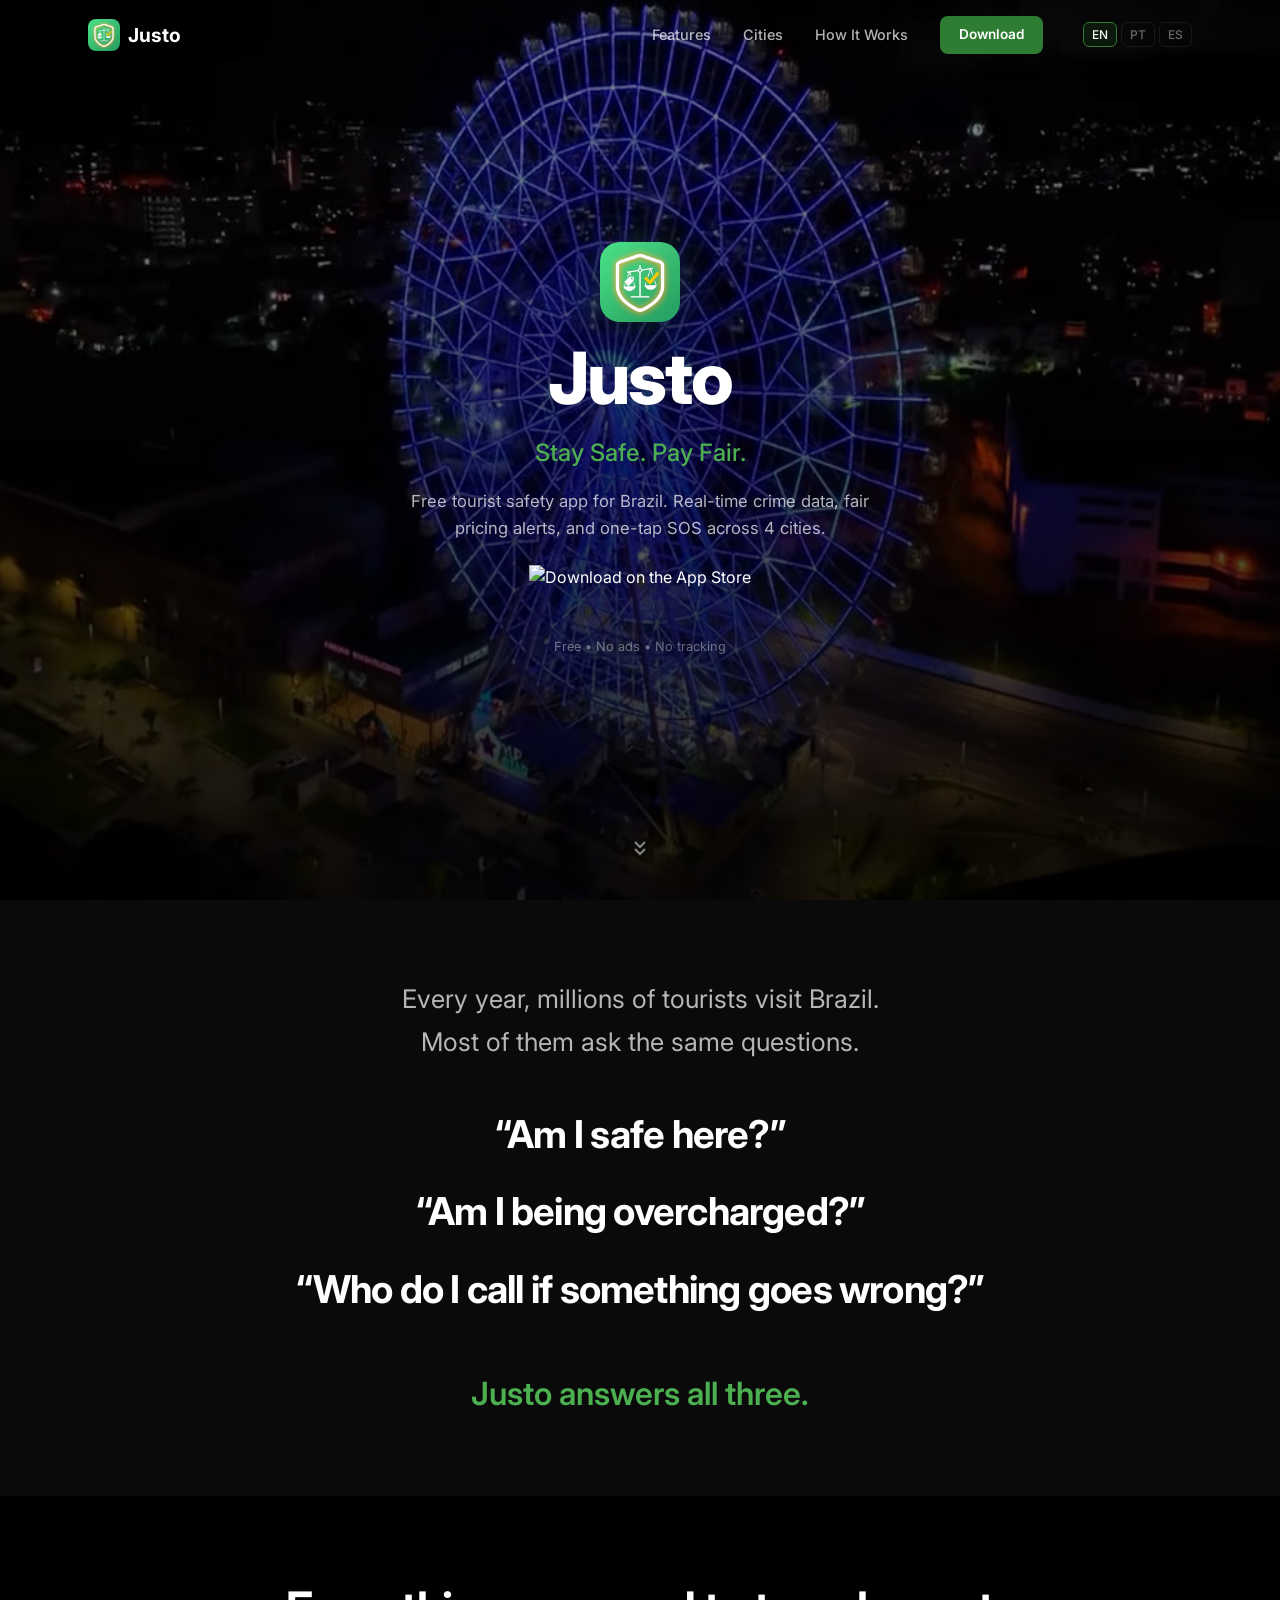
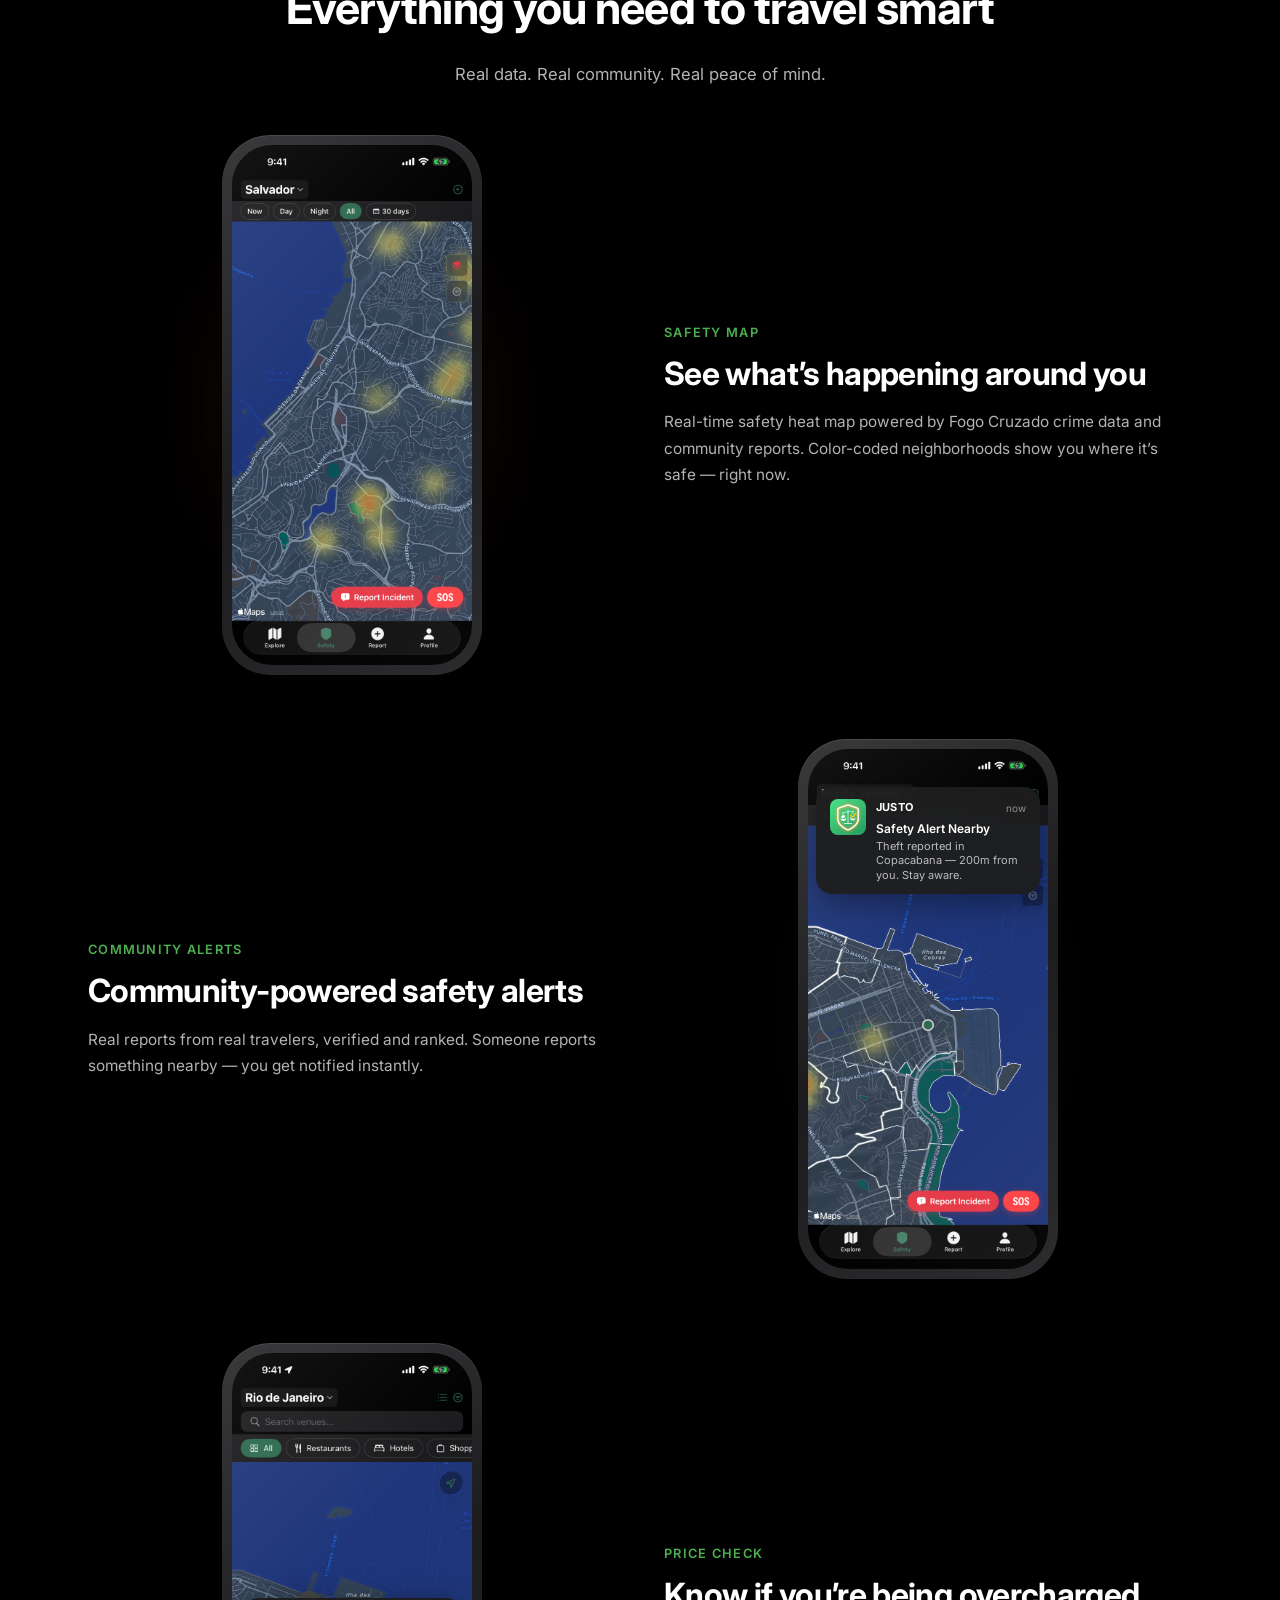
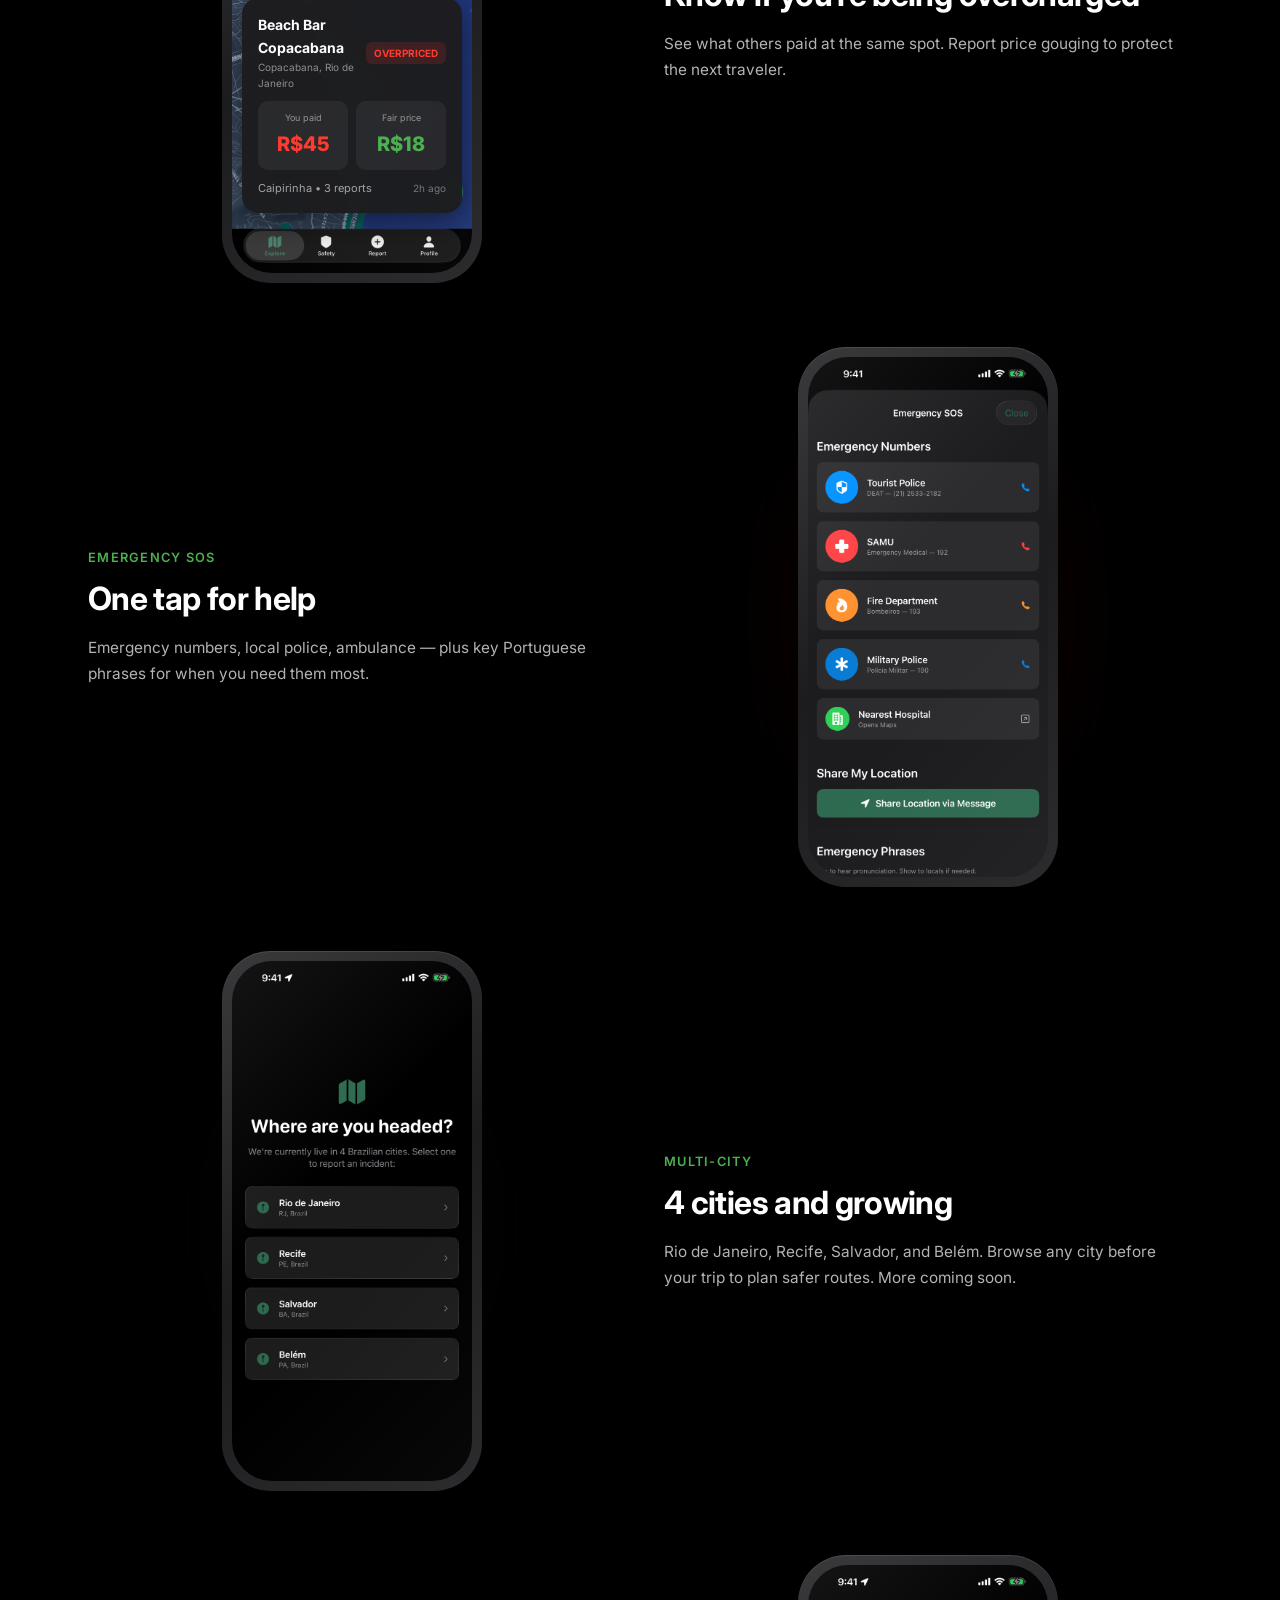
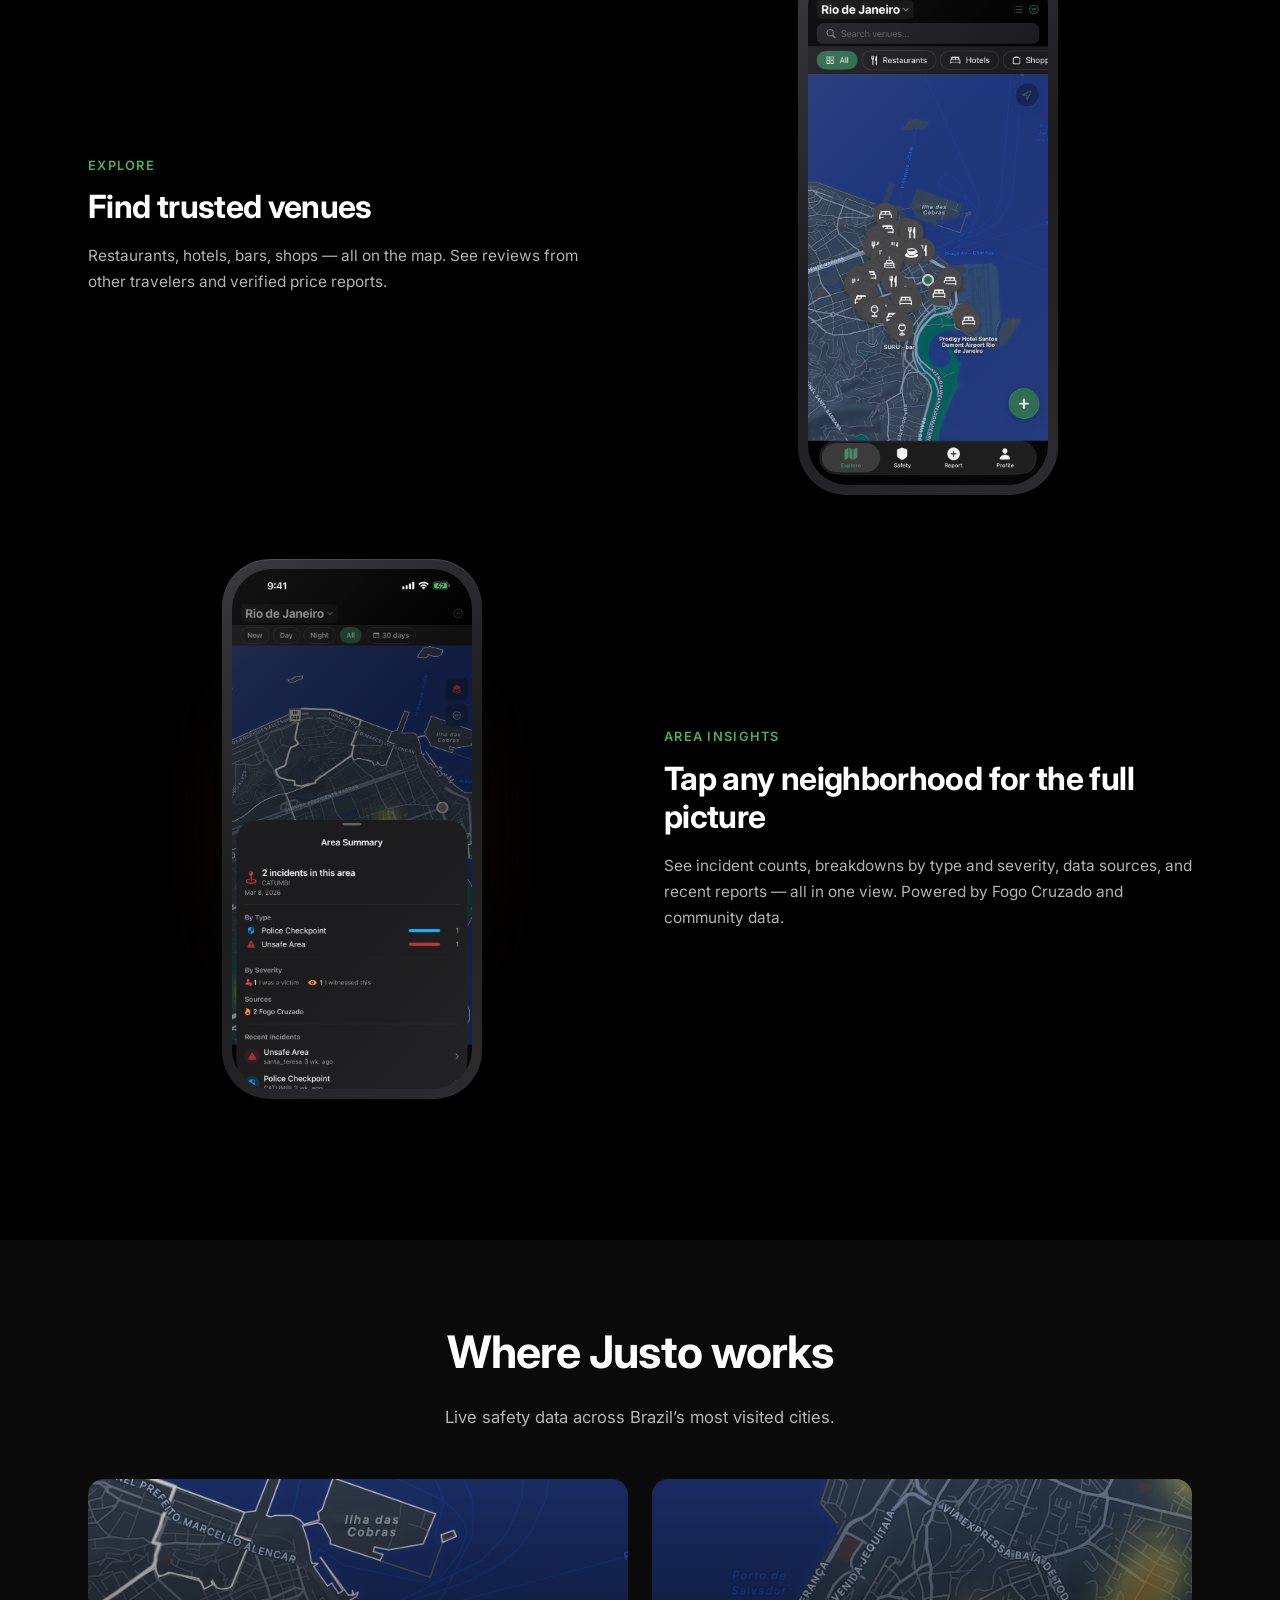
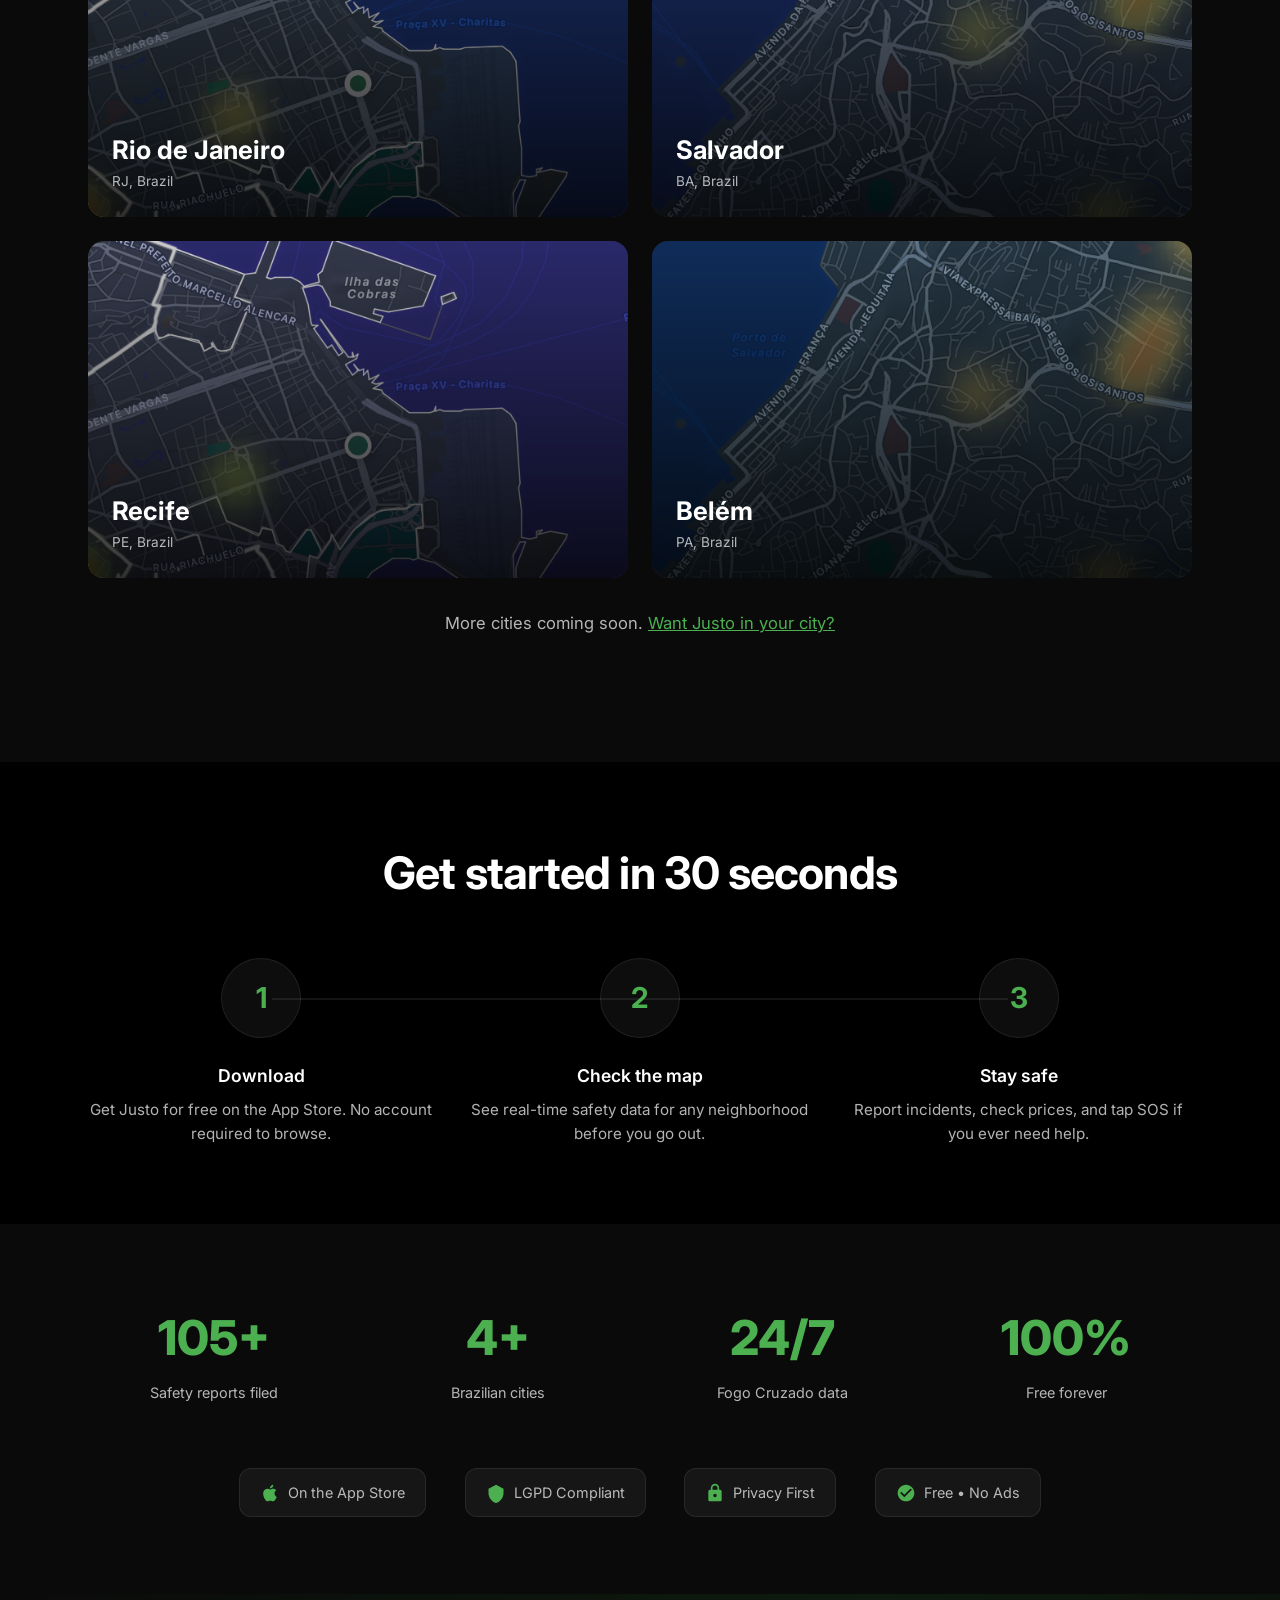
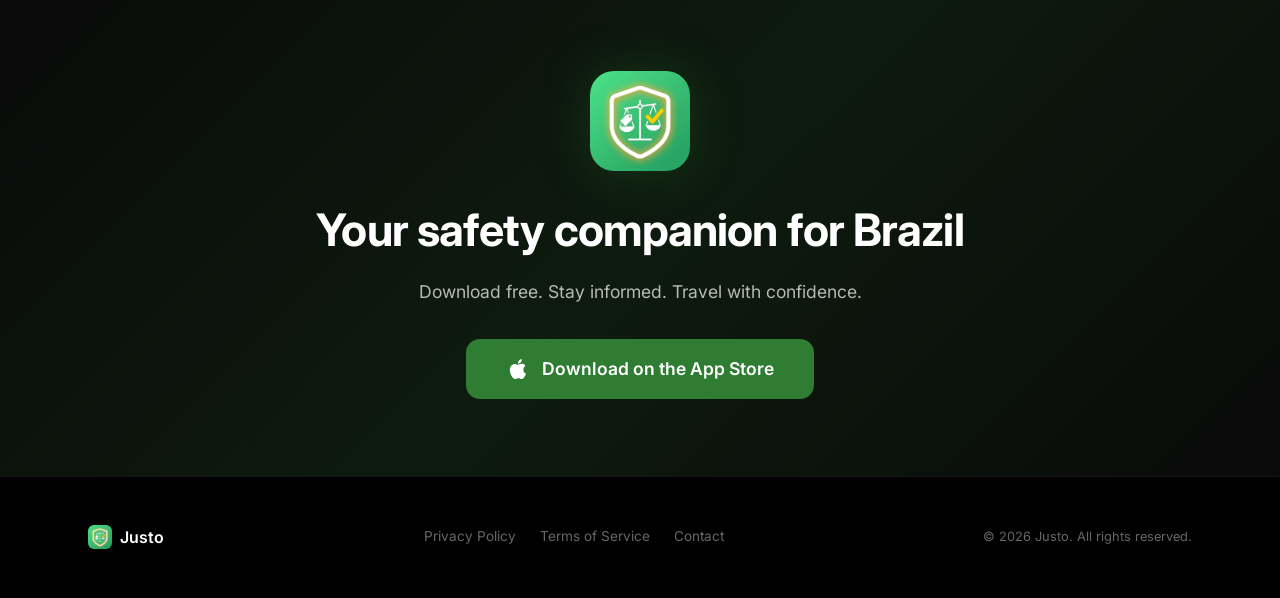
==== commit 8c09c6ff: "fix: change video preload to auto for Safari mobile autoplay Co-Authored-By: Claude Opus 4.6 (1M con" ====
--- a/index.html
+++ b/index.html
@@ -179,7 +179,7 @@
   </nav>
 
   <section class="hero" id="hero">
-    <video class="hero-video" autoplay muted loop playsinline preload="metadata" poster="assets/video/hero_poster.jpg" aria-hidden="true">
+    <video class="hero-video" autoplay muted loop playsinline preload="auto" poster="assets/video/hero_poster.jpg" aria-hidden="true">
       <source src="assets/video/hero.webm" type="video/webm">
       <source src="assets/video/hero.mp4" type="video/mp4">
     </video>
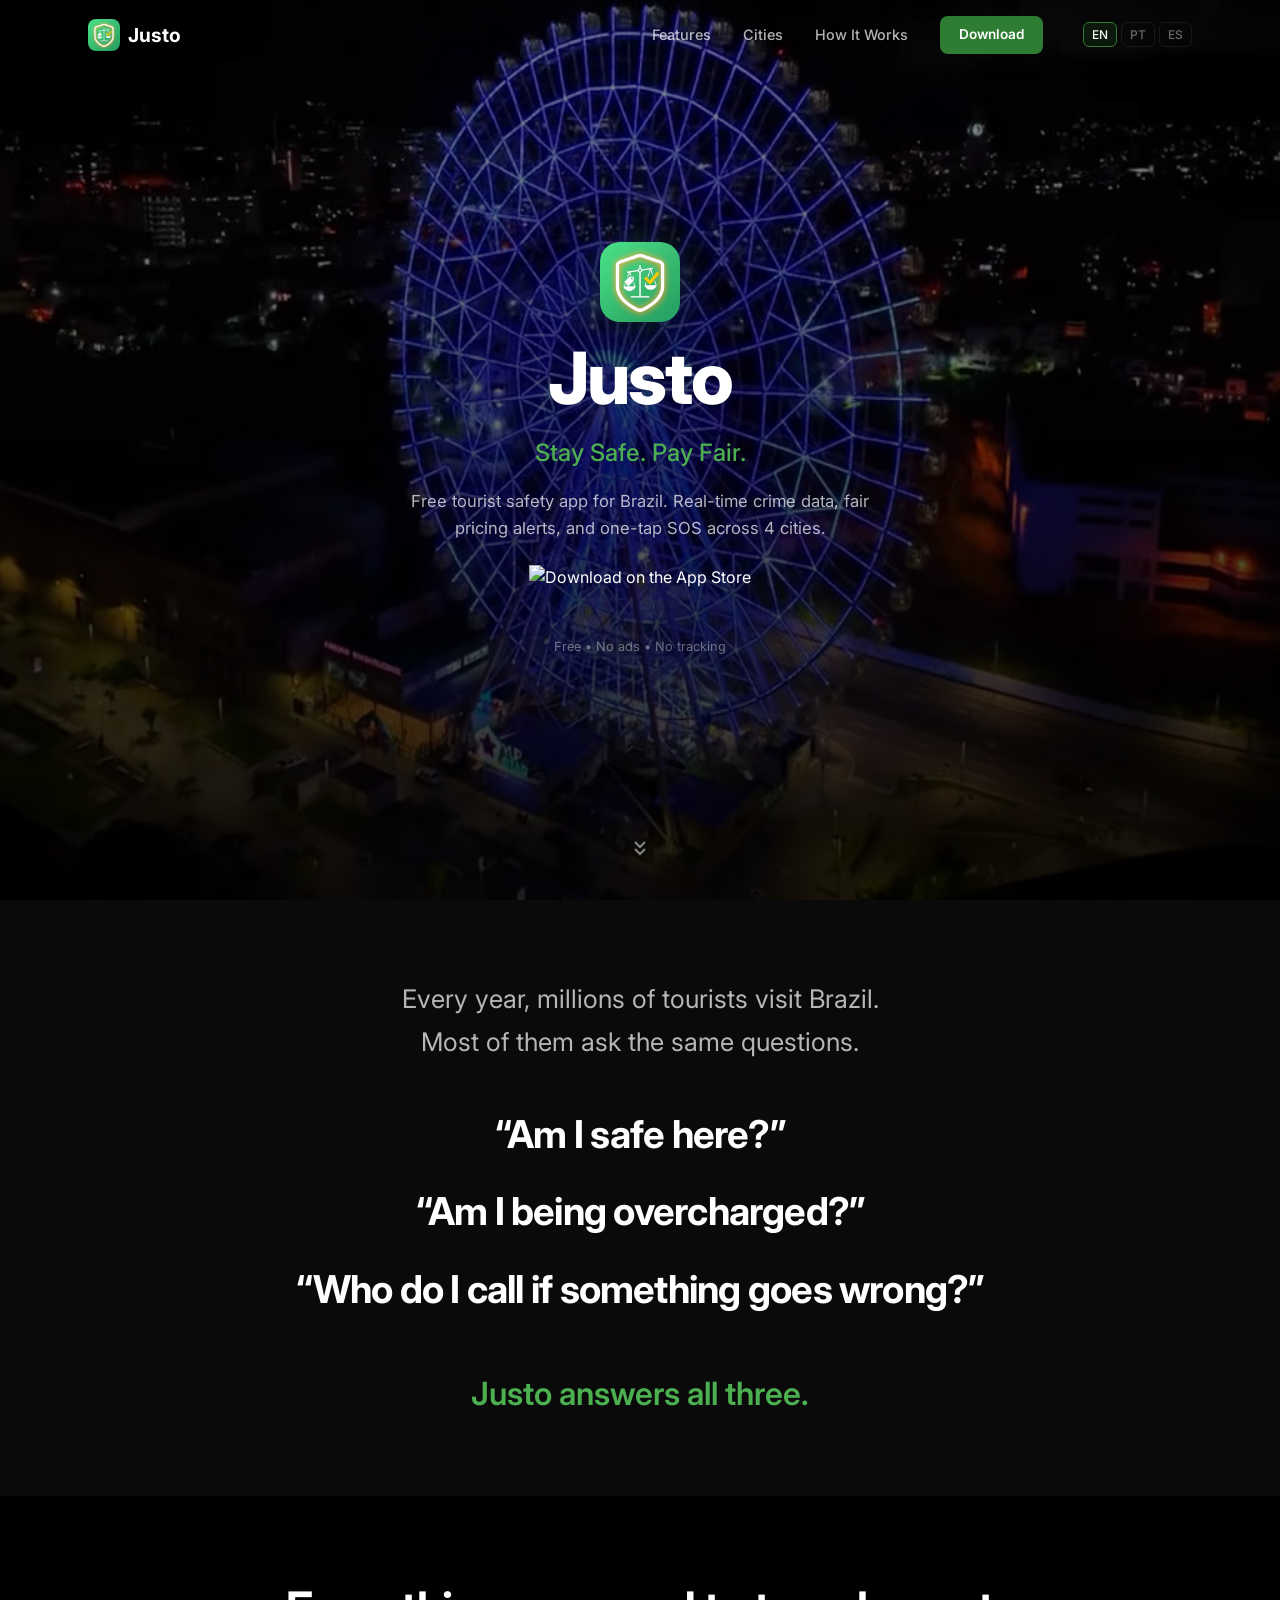
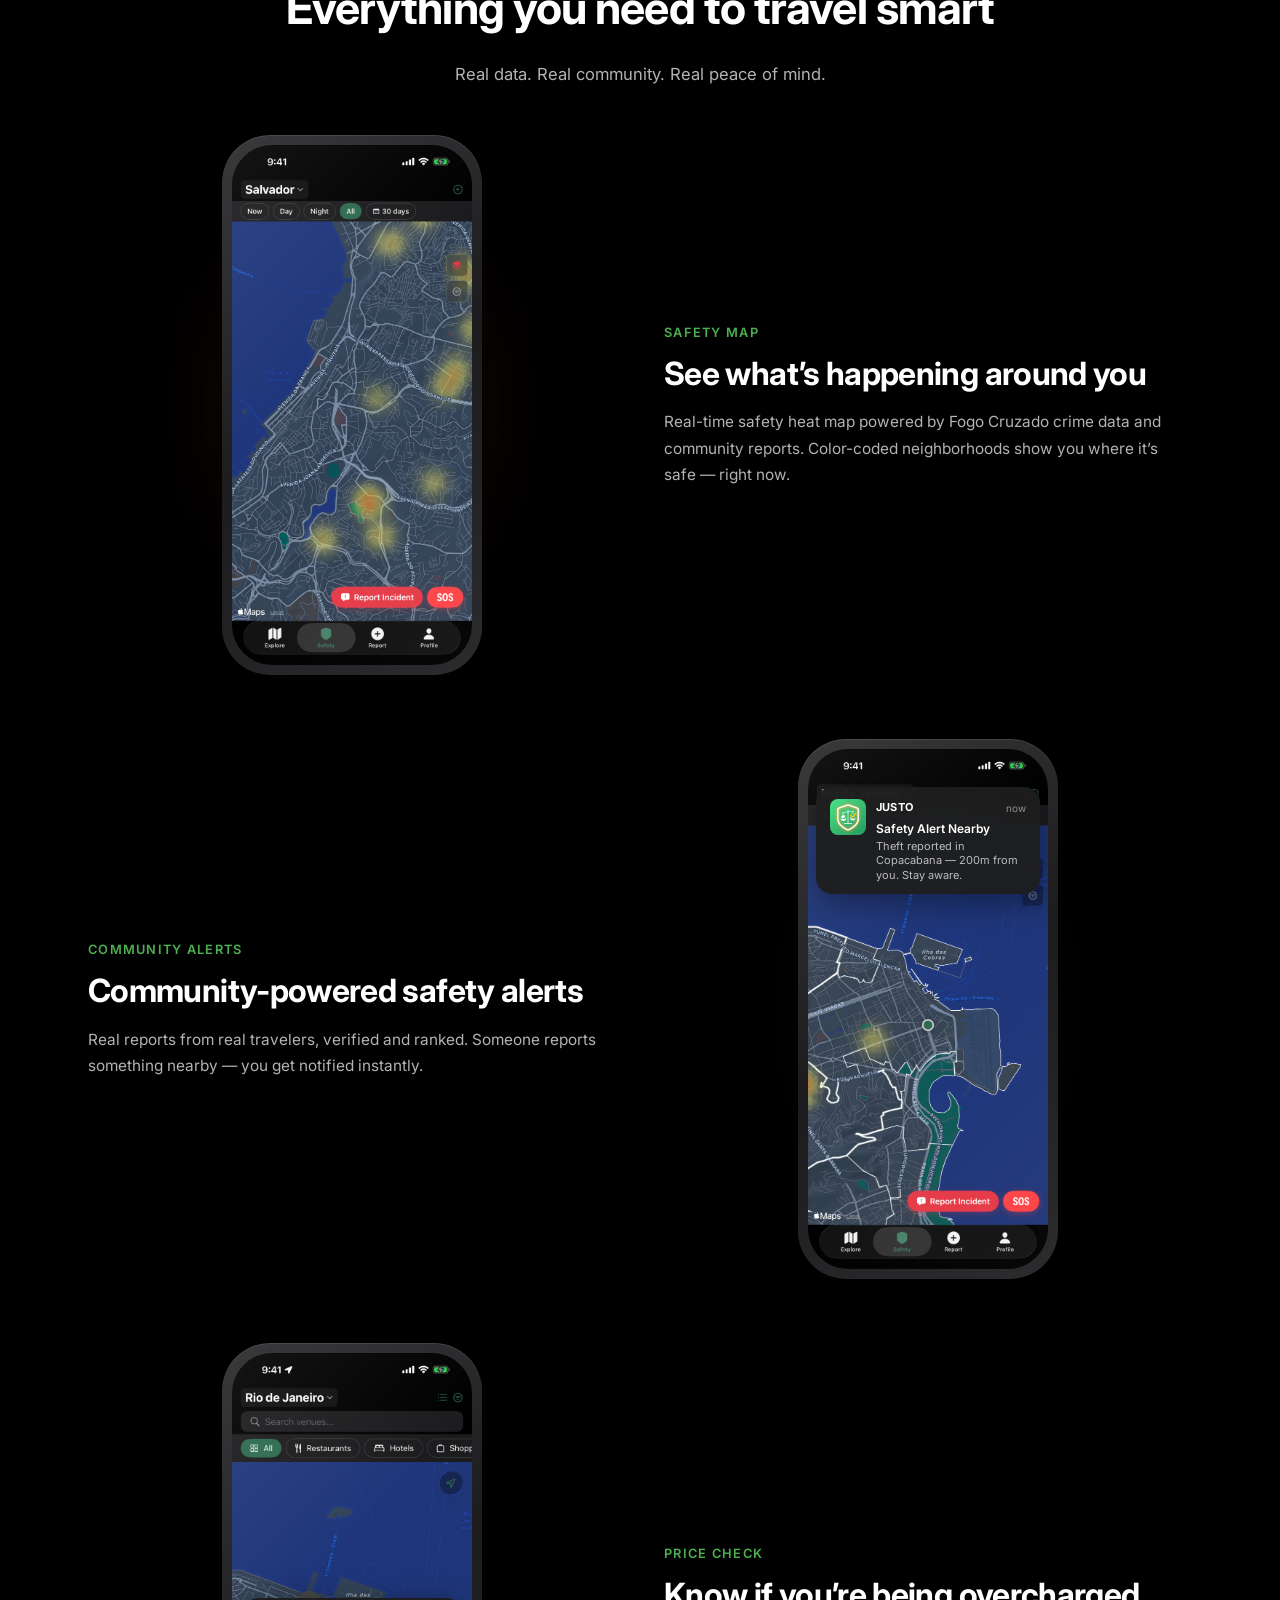
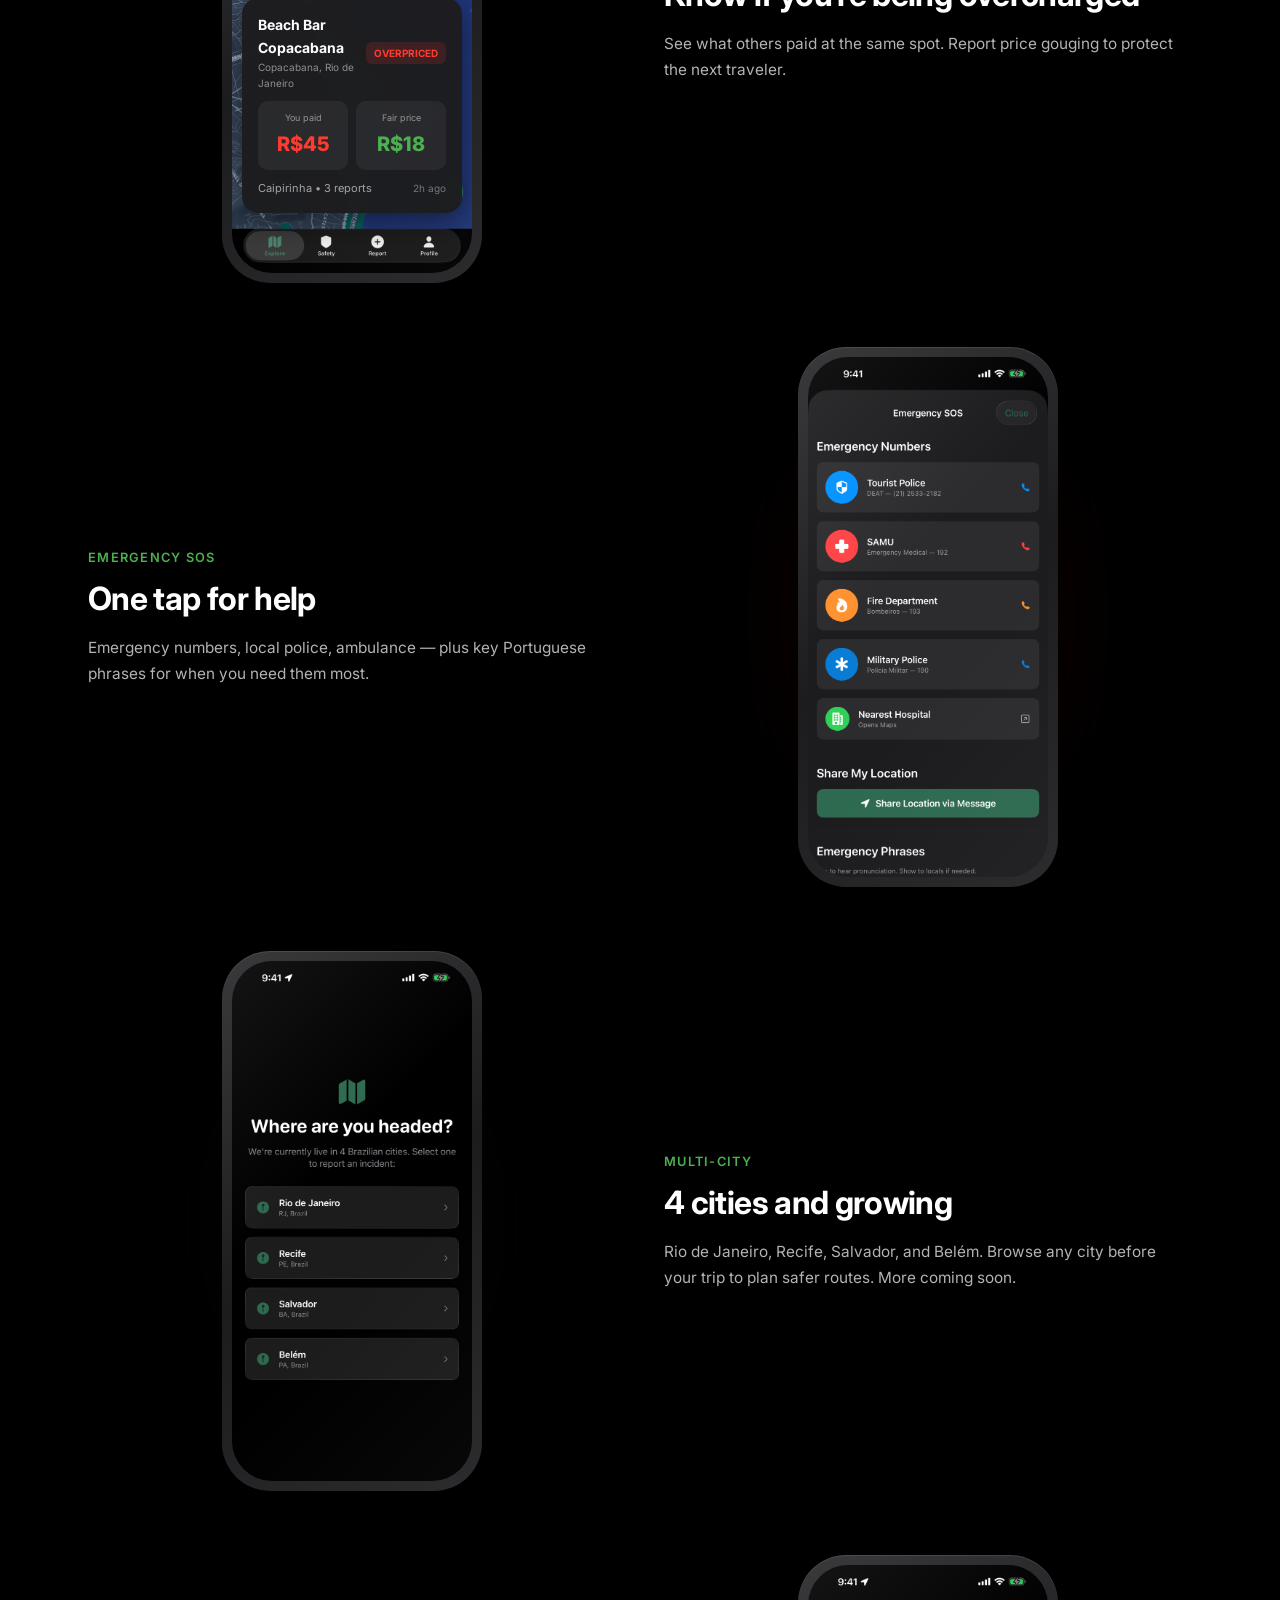
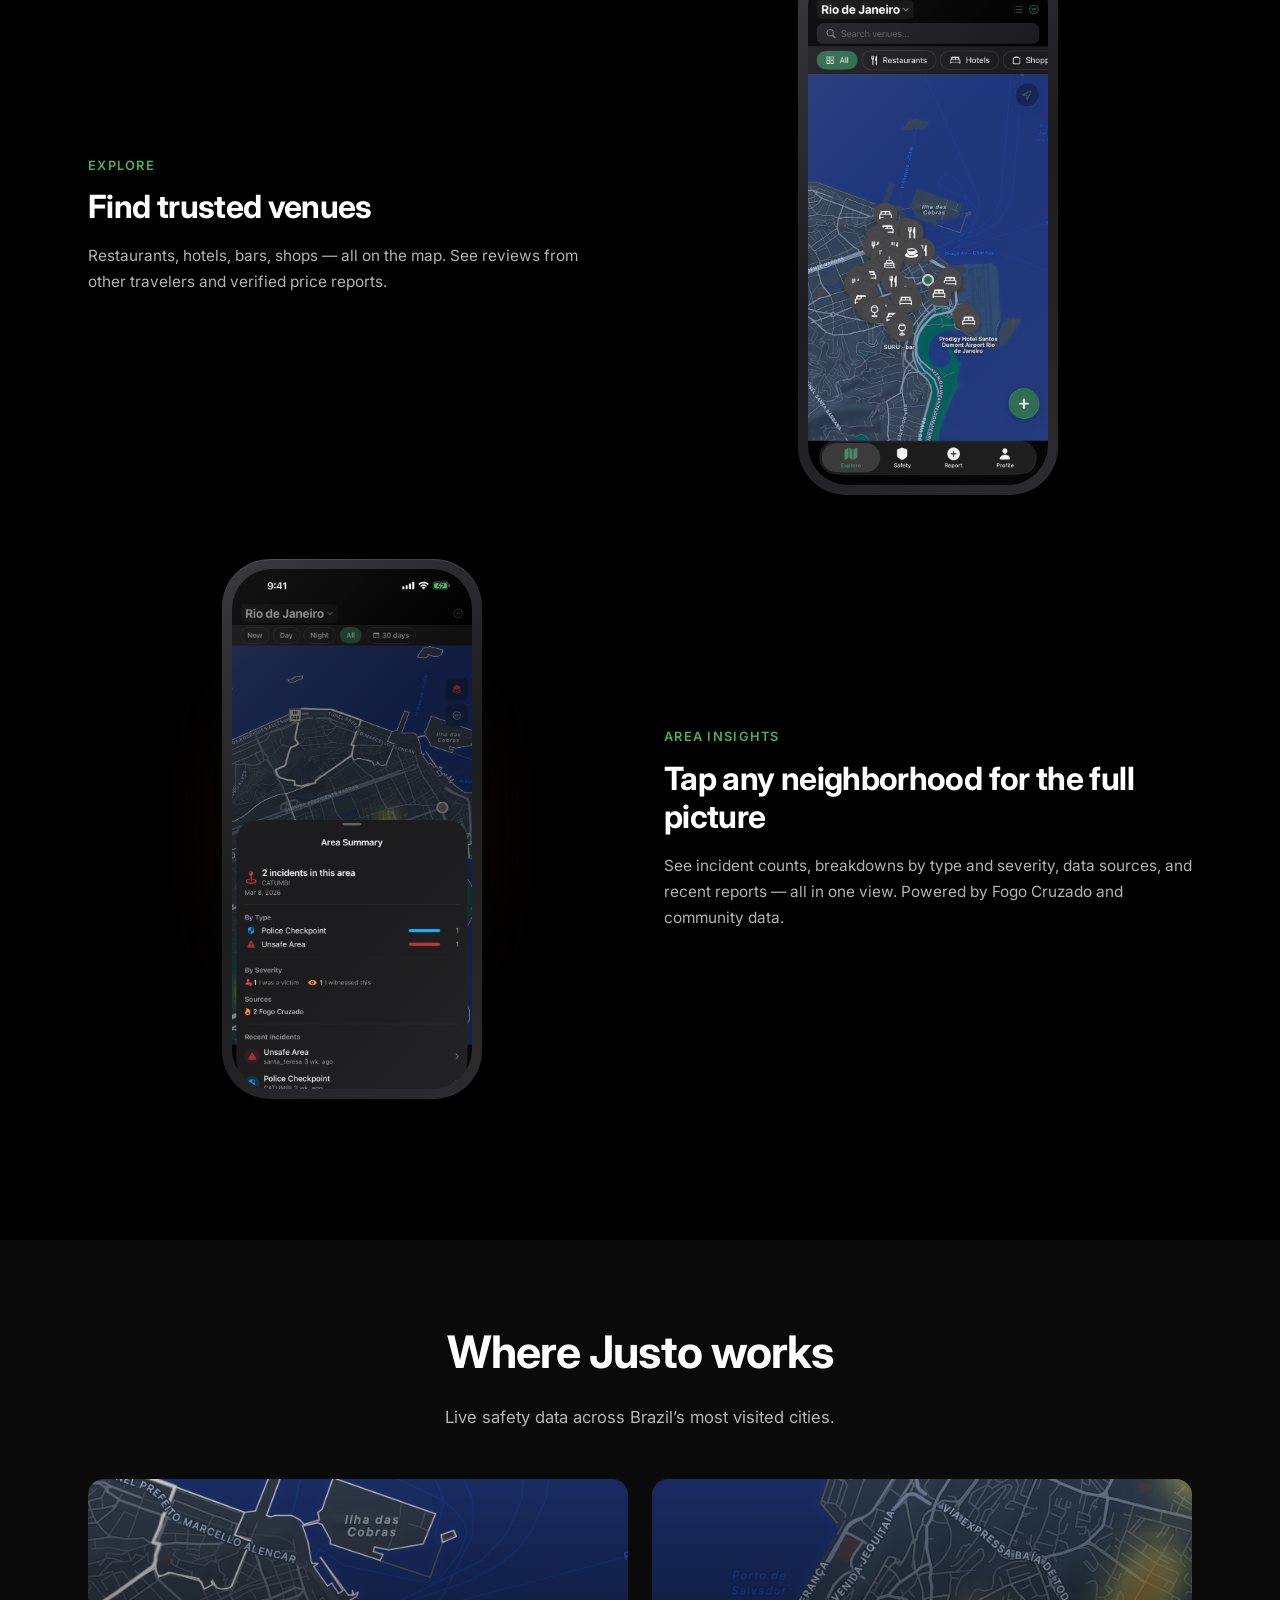
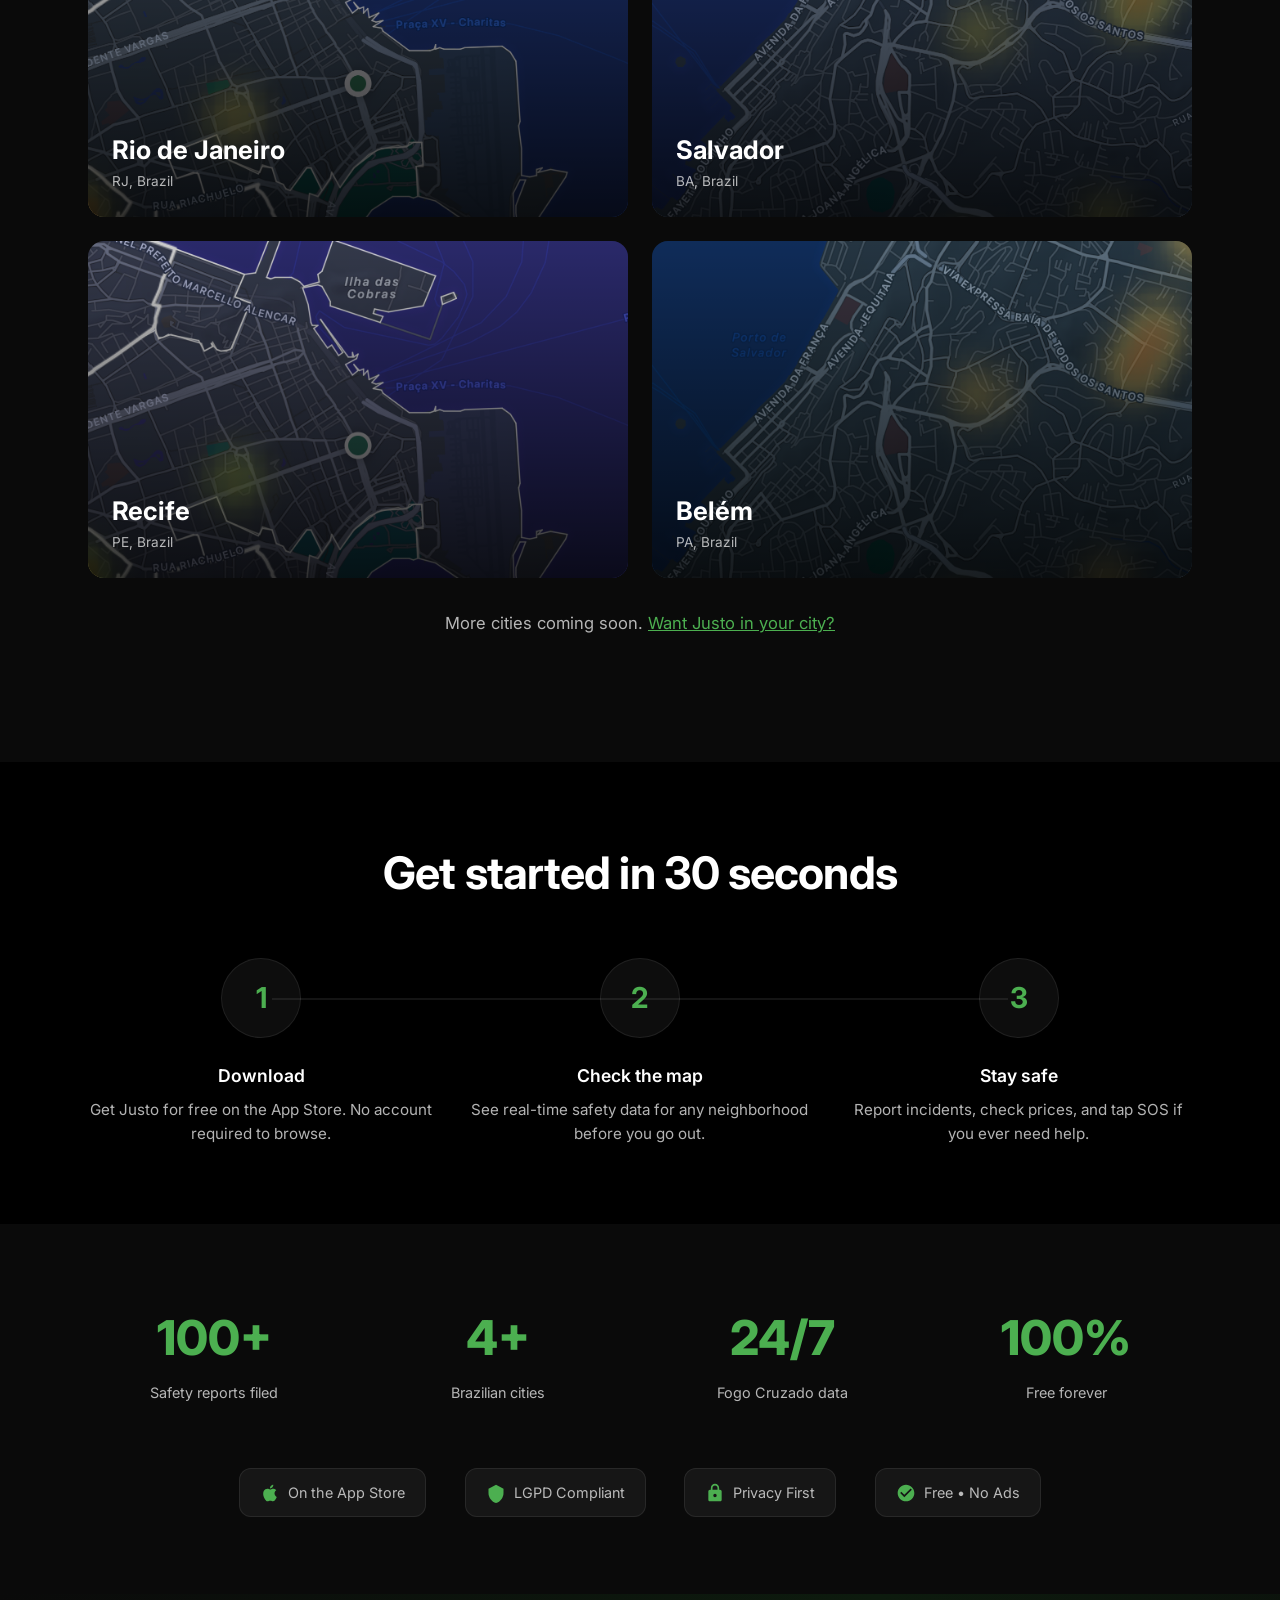
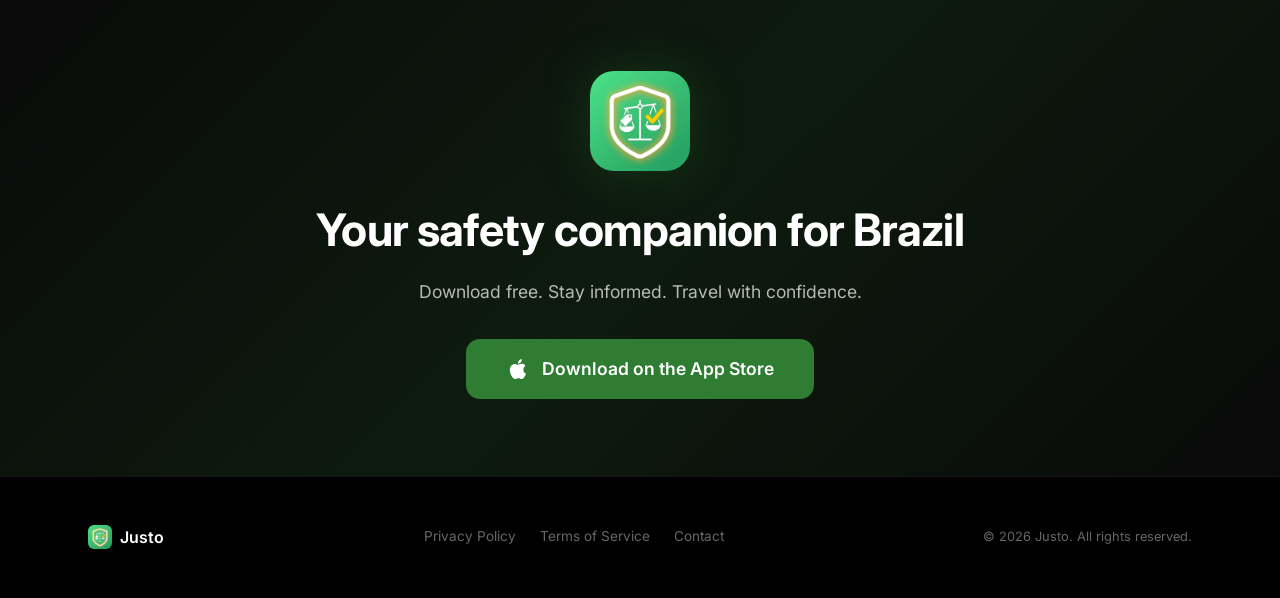
==== commit 9216a209: "fix: add OG image for LinkedIn/social previews 1200x630 branded image with app name + tagline. Adds " ====
--- a/index.html
+++ b/index.html
@@ -9,6 +9,10 @@
   <meta property="og:description" content="Free tourist safety app for Brazil. Real-time crime data, crowdsourced alerts, and one-tap SOS across 4 cities.">
   <meta property="og:url" content="https://justosafety.app">
   <meta property="og:type" content="website">
+  <meta property="og:image" content="https://justosafety.app/og-image.jpg">
+  <meta property="og:image:width" content="1200">
+  <meta property="og:image:height" content="630">
+  <meta name="twitter:image" content="https://justosafety.app/og-image.jpg">
   <meta property="og:locale" content="en_US">
   <meta property="og:locale:alternate" content="pt_BR">
   <meta property="og:locale:alternate" content="es_ES">
@@ -180,8 +184,8 @@
 
   <section class="hero" id="hero">
     <video class="hero-video" autoplay muted loop playsinline preload="auto" poster="assets/video/hero_poster.jpg" aria-hidden="true">
+      <source src="assets/video/hero.mp4" type="video/mp4">
       <source src="assets/video/hero.webm" type="video/webm">
-      <source src="assets/video/hero.mp4" type="video/mp4">
     </video>
     <div class="hero-overlay"></div>
     <div class="hero-content">
@@ -591,6 +595,20 @@
 
     // ── Init ──────────────────────────────────────────────────────
     document.addEventListener('DOMContentLoaded', () => {
+      // Force video play on mobile Safari
+      const heroVideo = document.querySelector('.hero-video');
+      if (heroVideo) {
+        heroVideo.play().catch(function(error) {
+          console.log('Autoplay blocked:', error);
+        });
+      }
+
+      // Also try on first user interaction (Safari sometimes needs this)
+      document.addEventListener('touchstart', function() {
+        const v = document.querySelector('.hero-video');
+        if (v && v.paused) v.play().catch(function() {});
+      }, { once: true });
+
       // Language
       const lang = detectLang();
       setLang(lang);
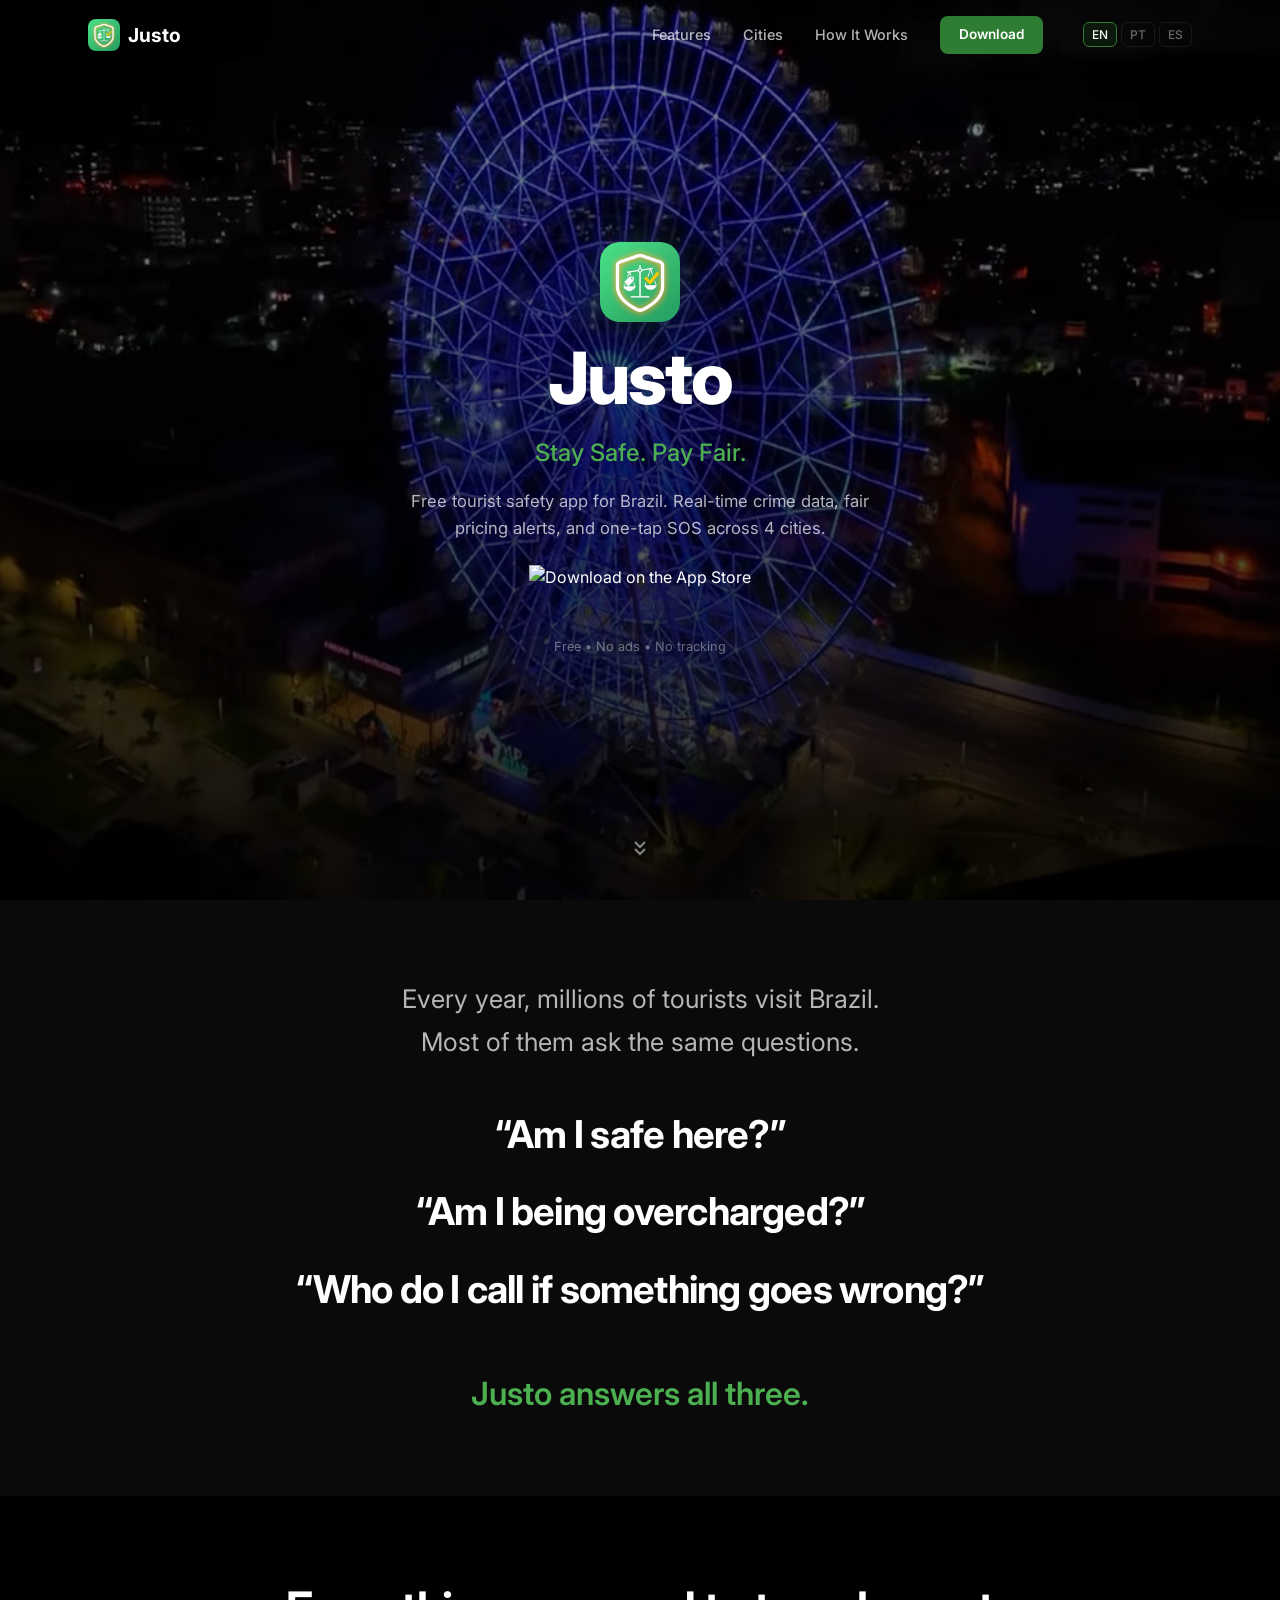
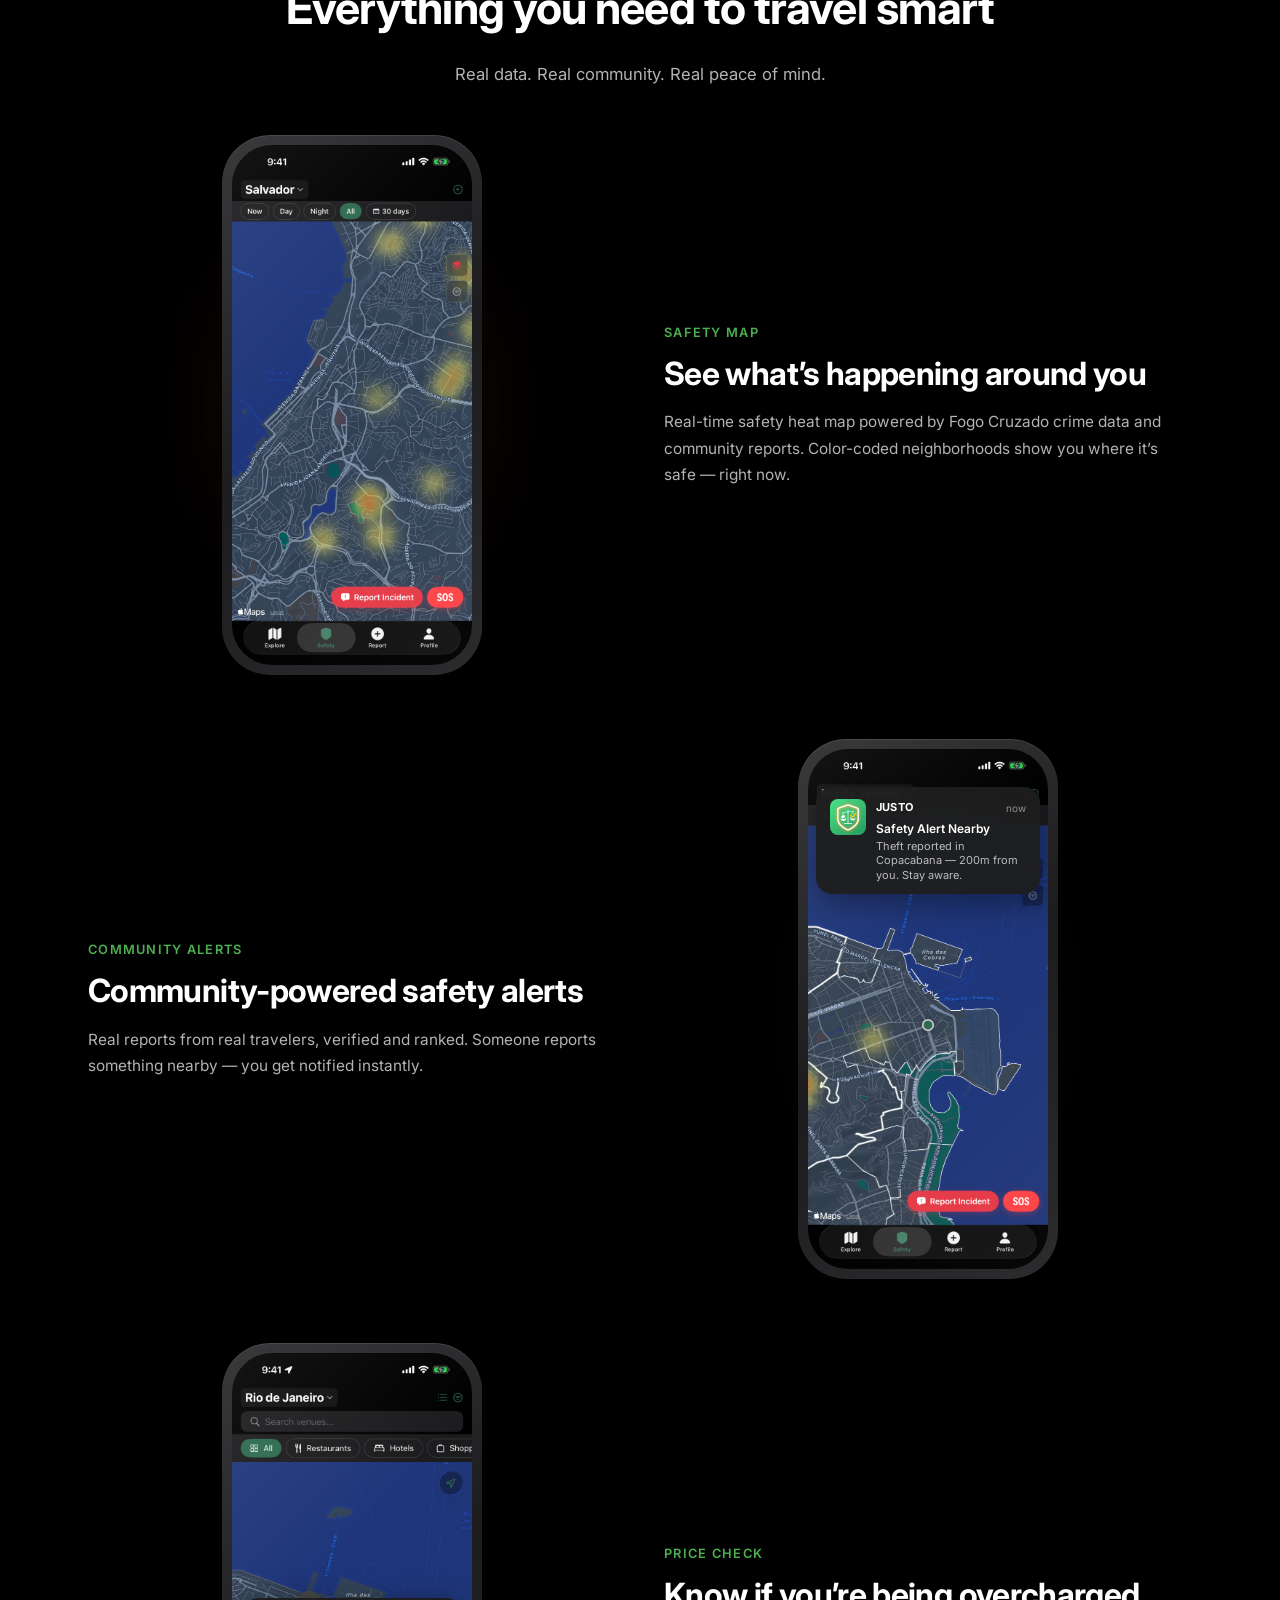
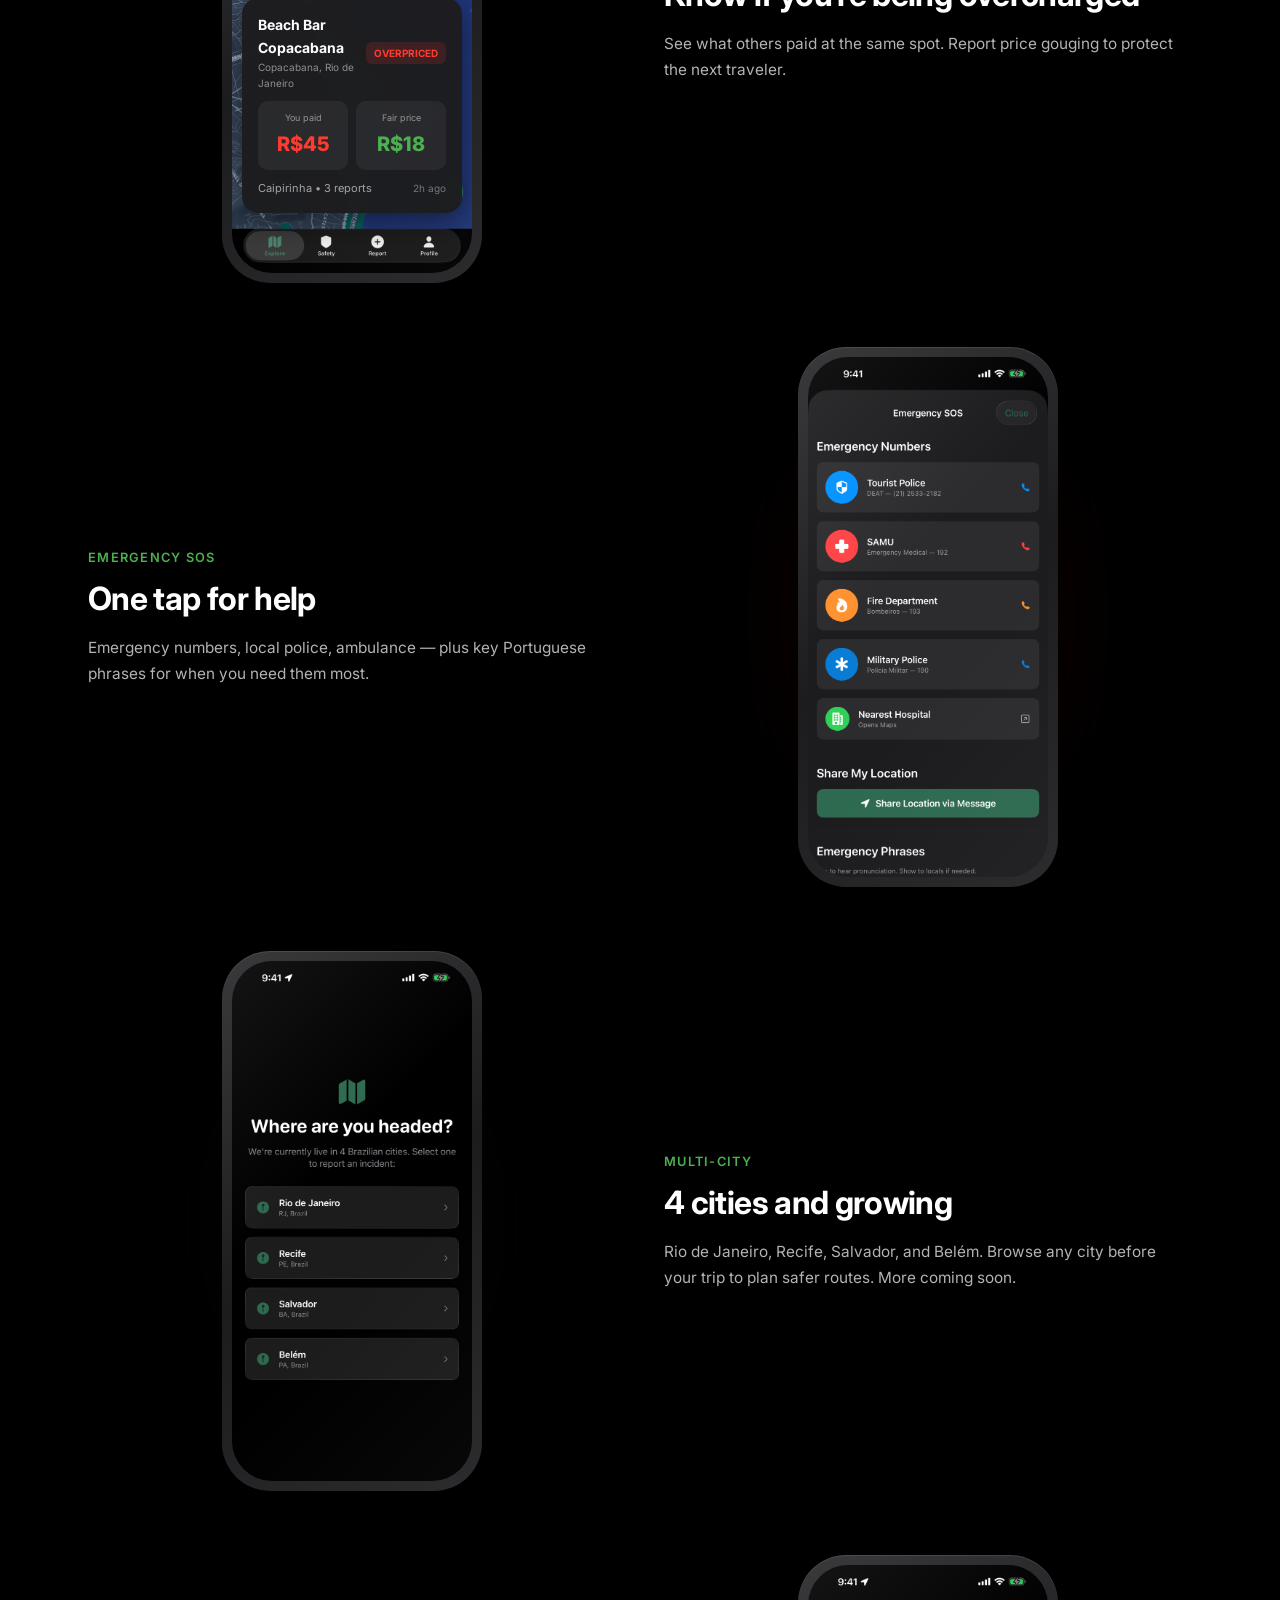
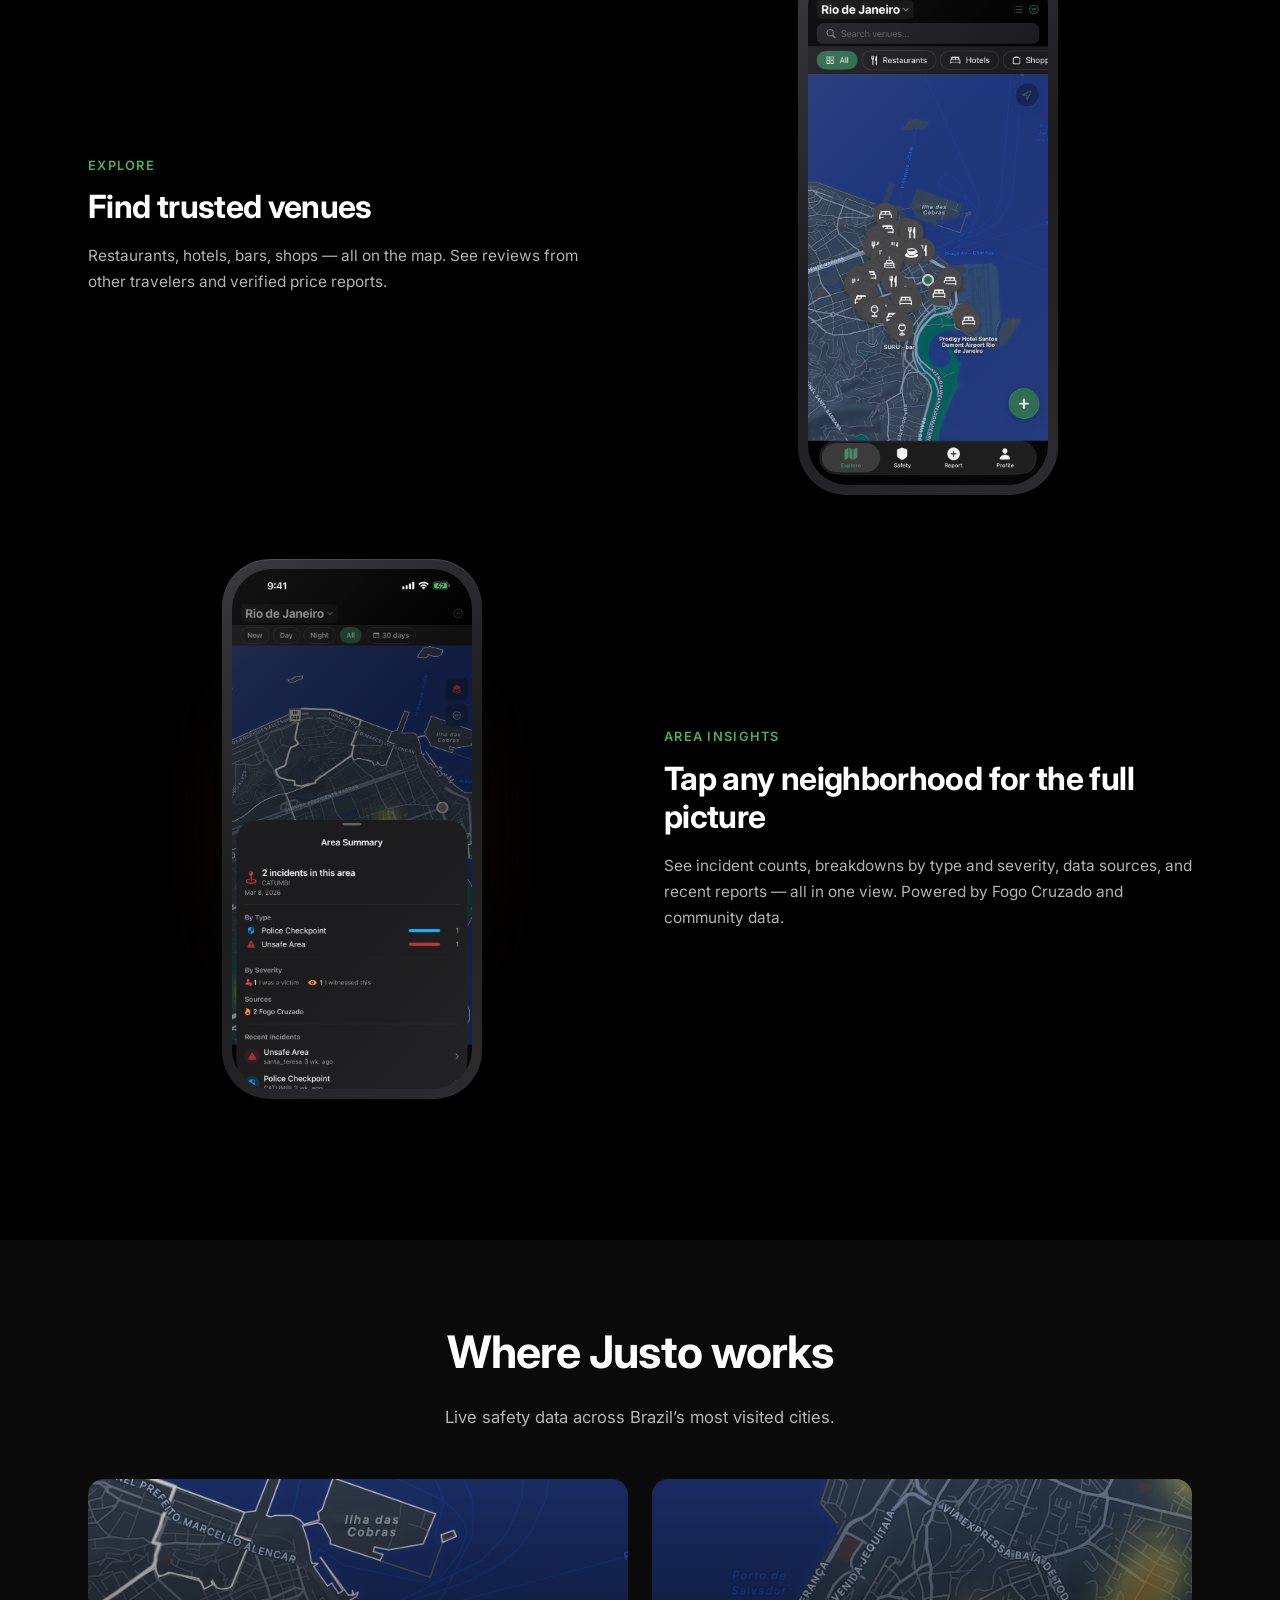
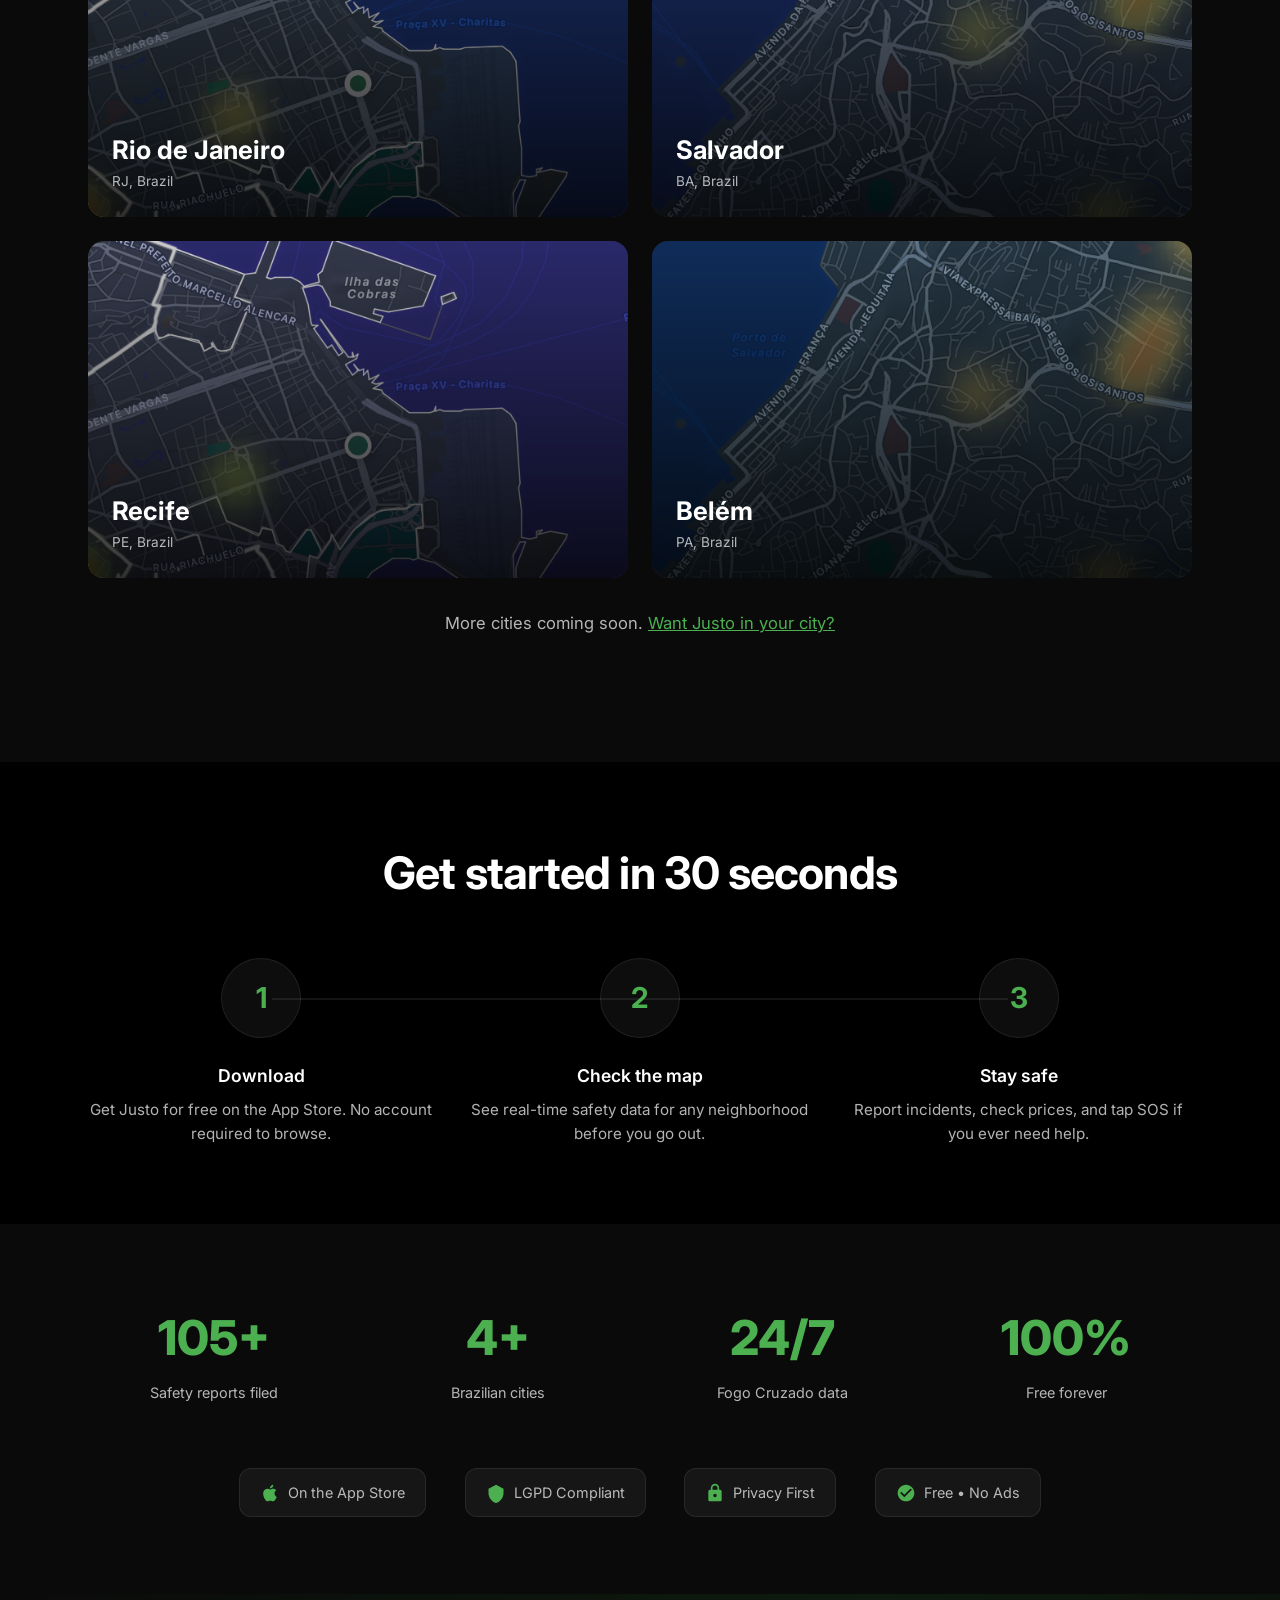
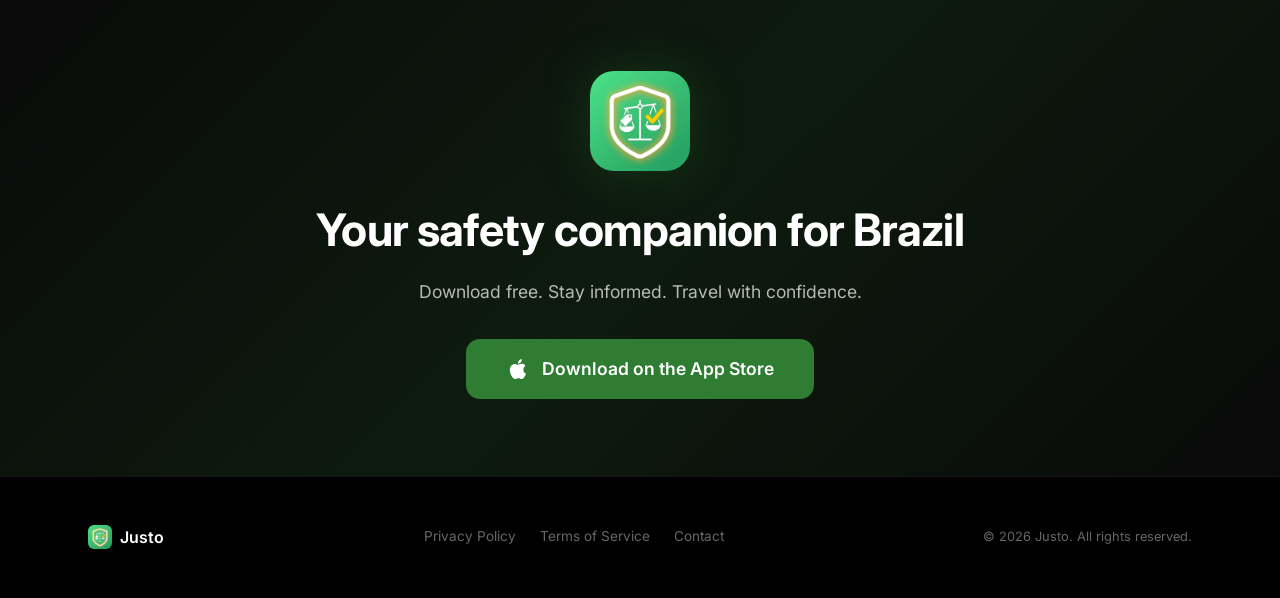
==== commit 74954e07: "fix: cache-bust OG image URL for LinkedIn Co-Authored-By: Claude Opus 4.6 (1M context) <noreply@anth" ====
--- a/index.html
+++ b/index.html
@@ -9,7 +9,7 @@
   <meta property="og:description" content="Free tourist safety app for Brazil. Real-time crime data, crowdsourced alerts, and one-tap SOS across 4 cities.">
   <meta property="og:url" content="https://justosafety.app">
   <meta property="og:type" content="website">
-  <meta property="og:image" content="https://justosafety.app/og-image.jpg">
+  <meta property="og:image" content="https://justosafety.app/og-image.jpg?v=2">
   <meta property="og:image:width" content="1200">
   <meta property="og:image:height" content="630">
   <meta name="twitter:image" content="https://justosafety.app/og-image.jpg">
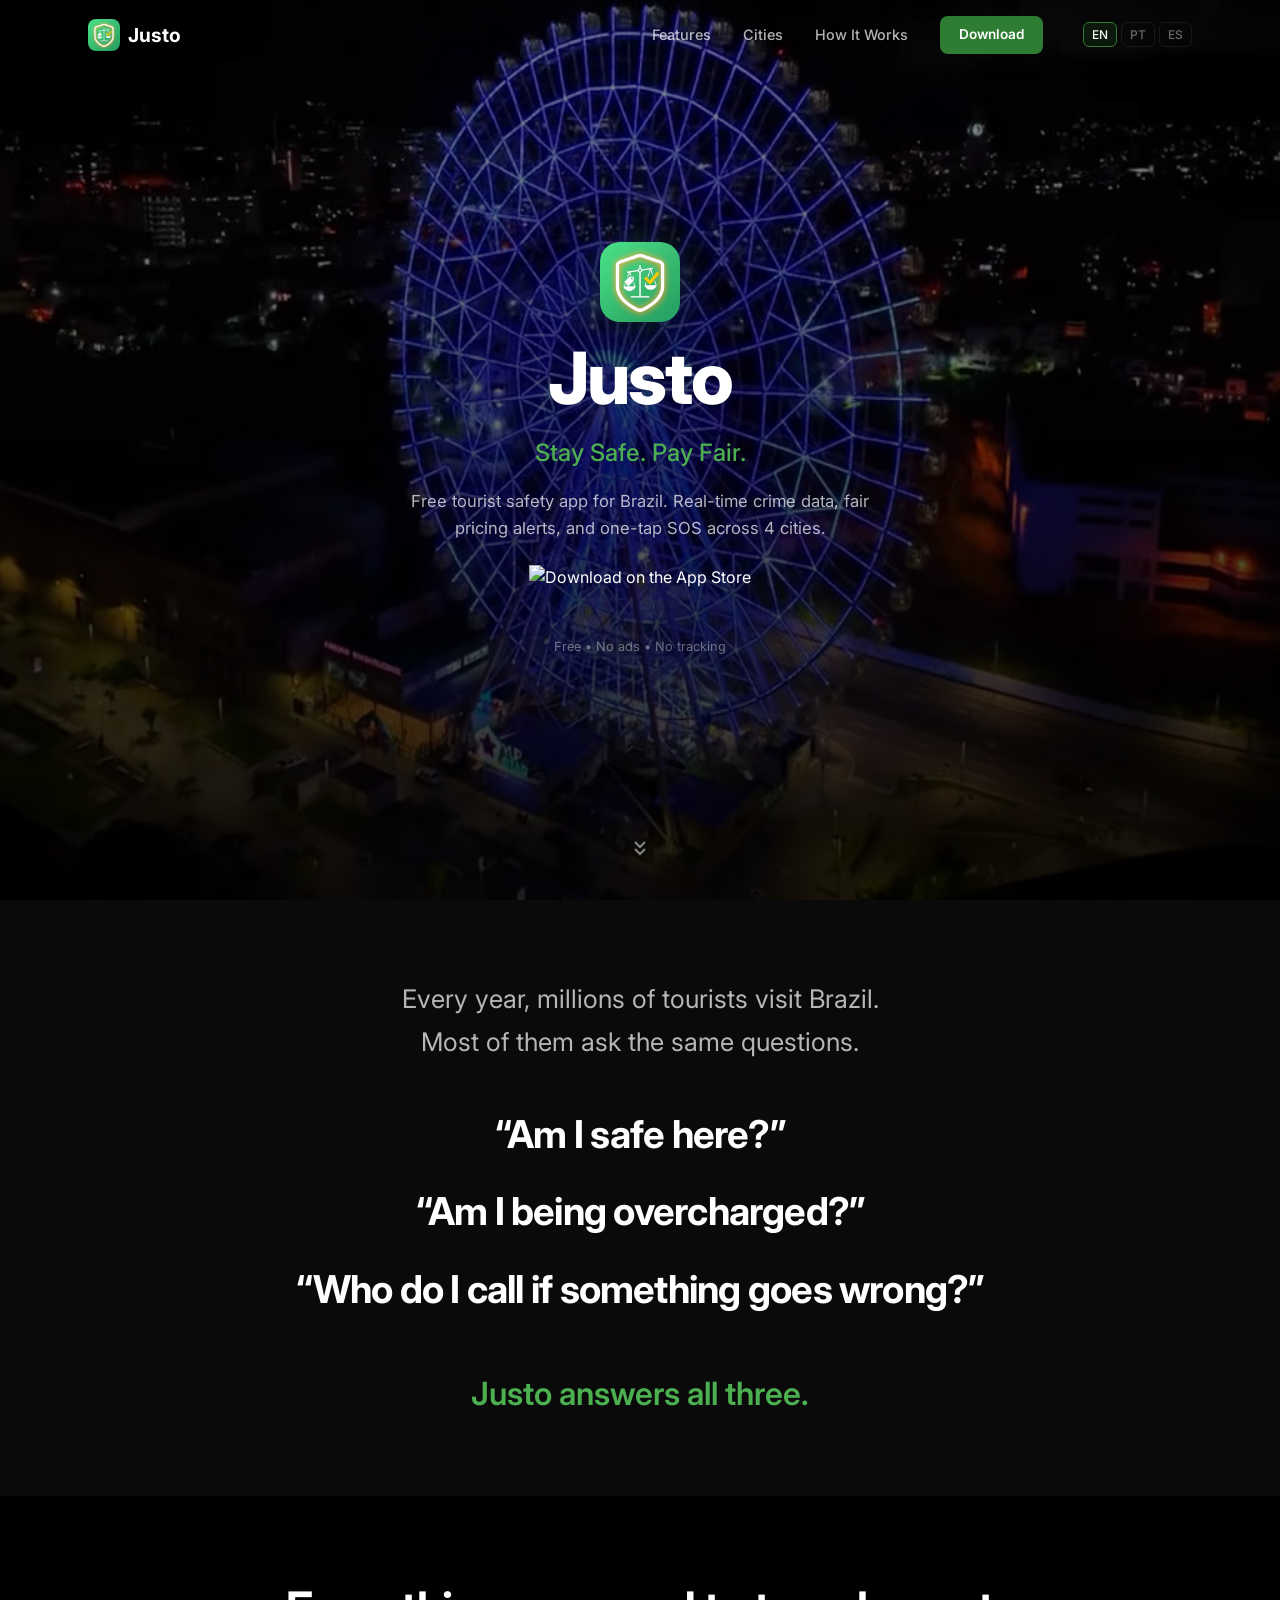
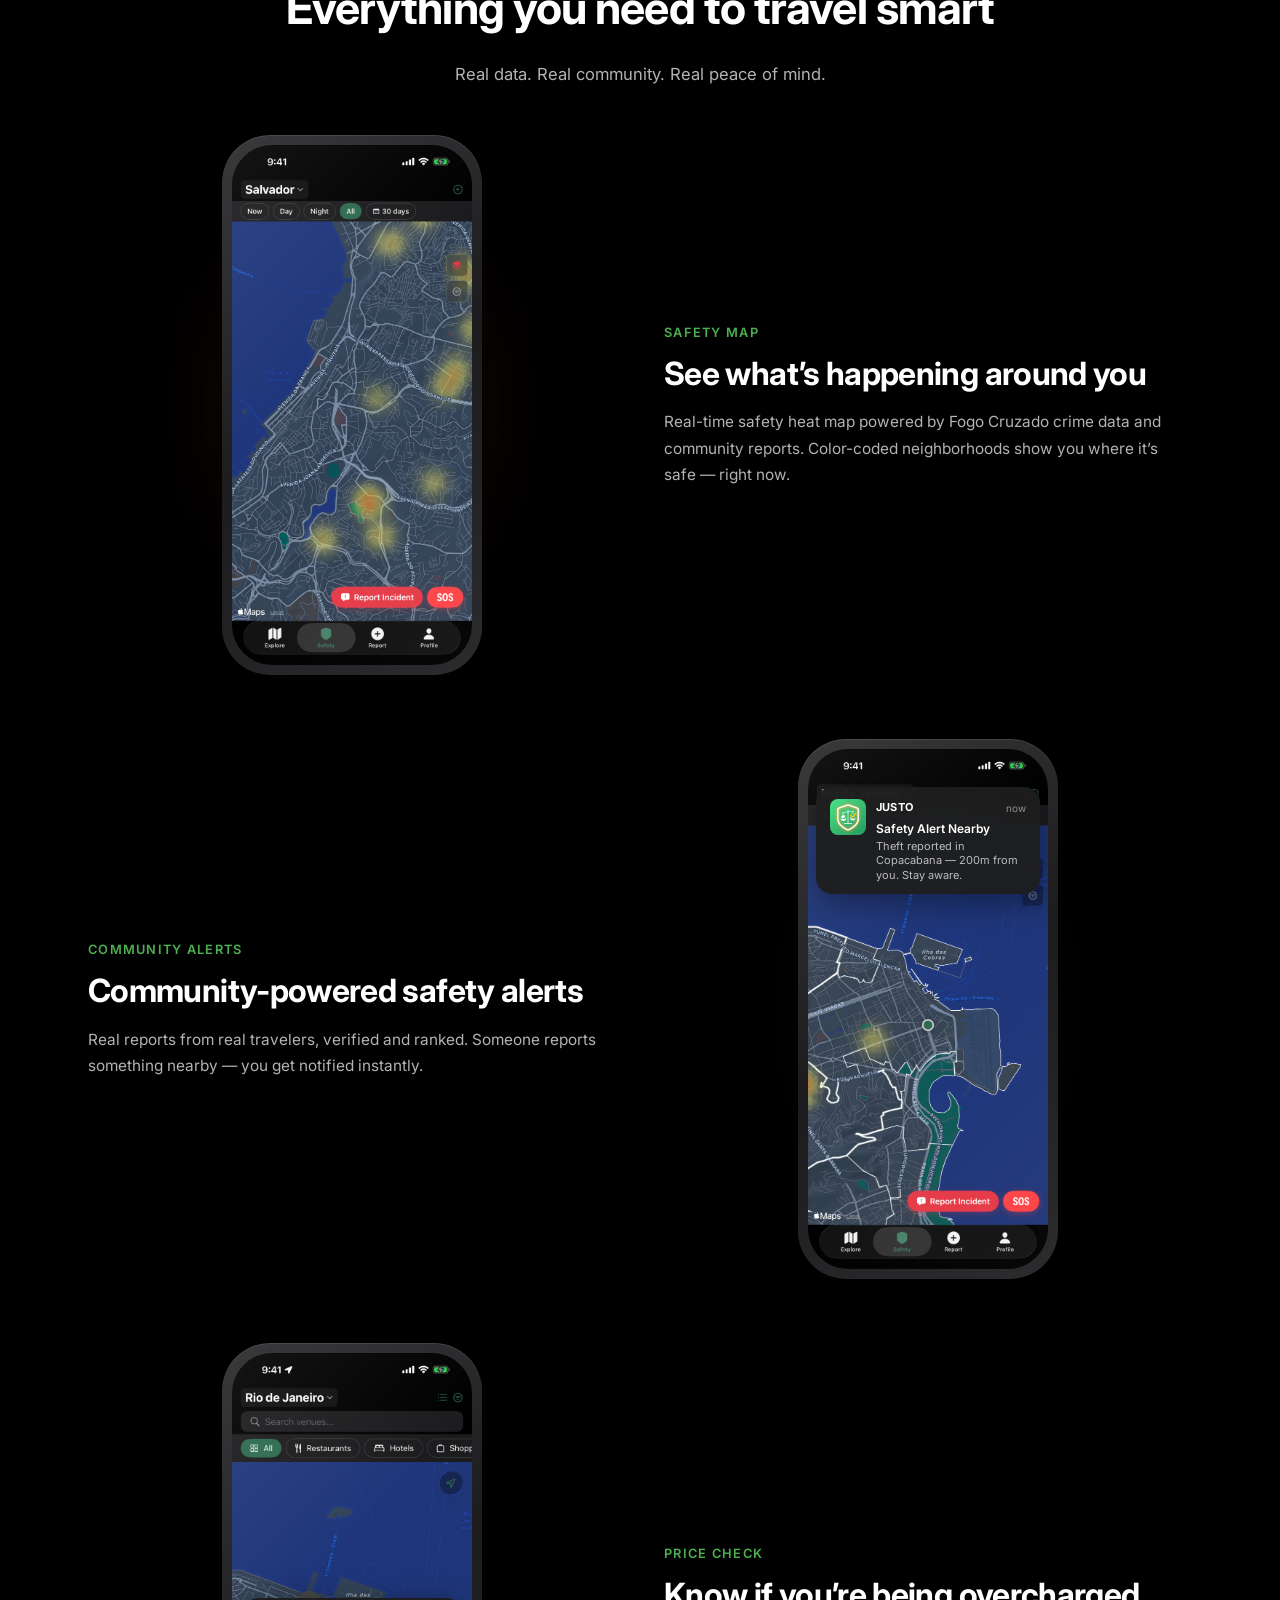
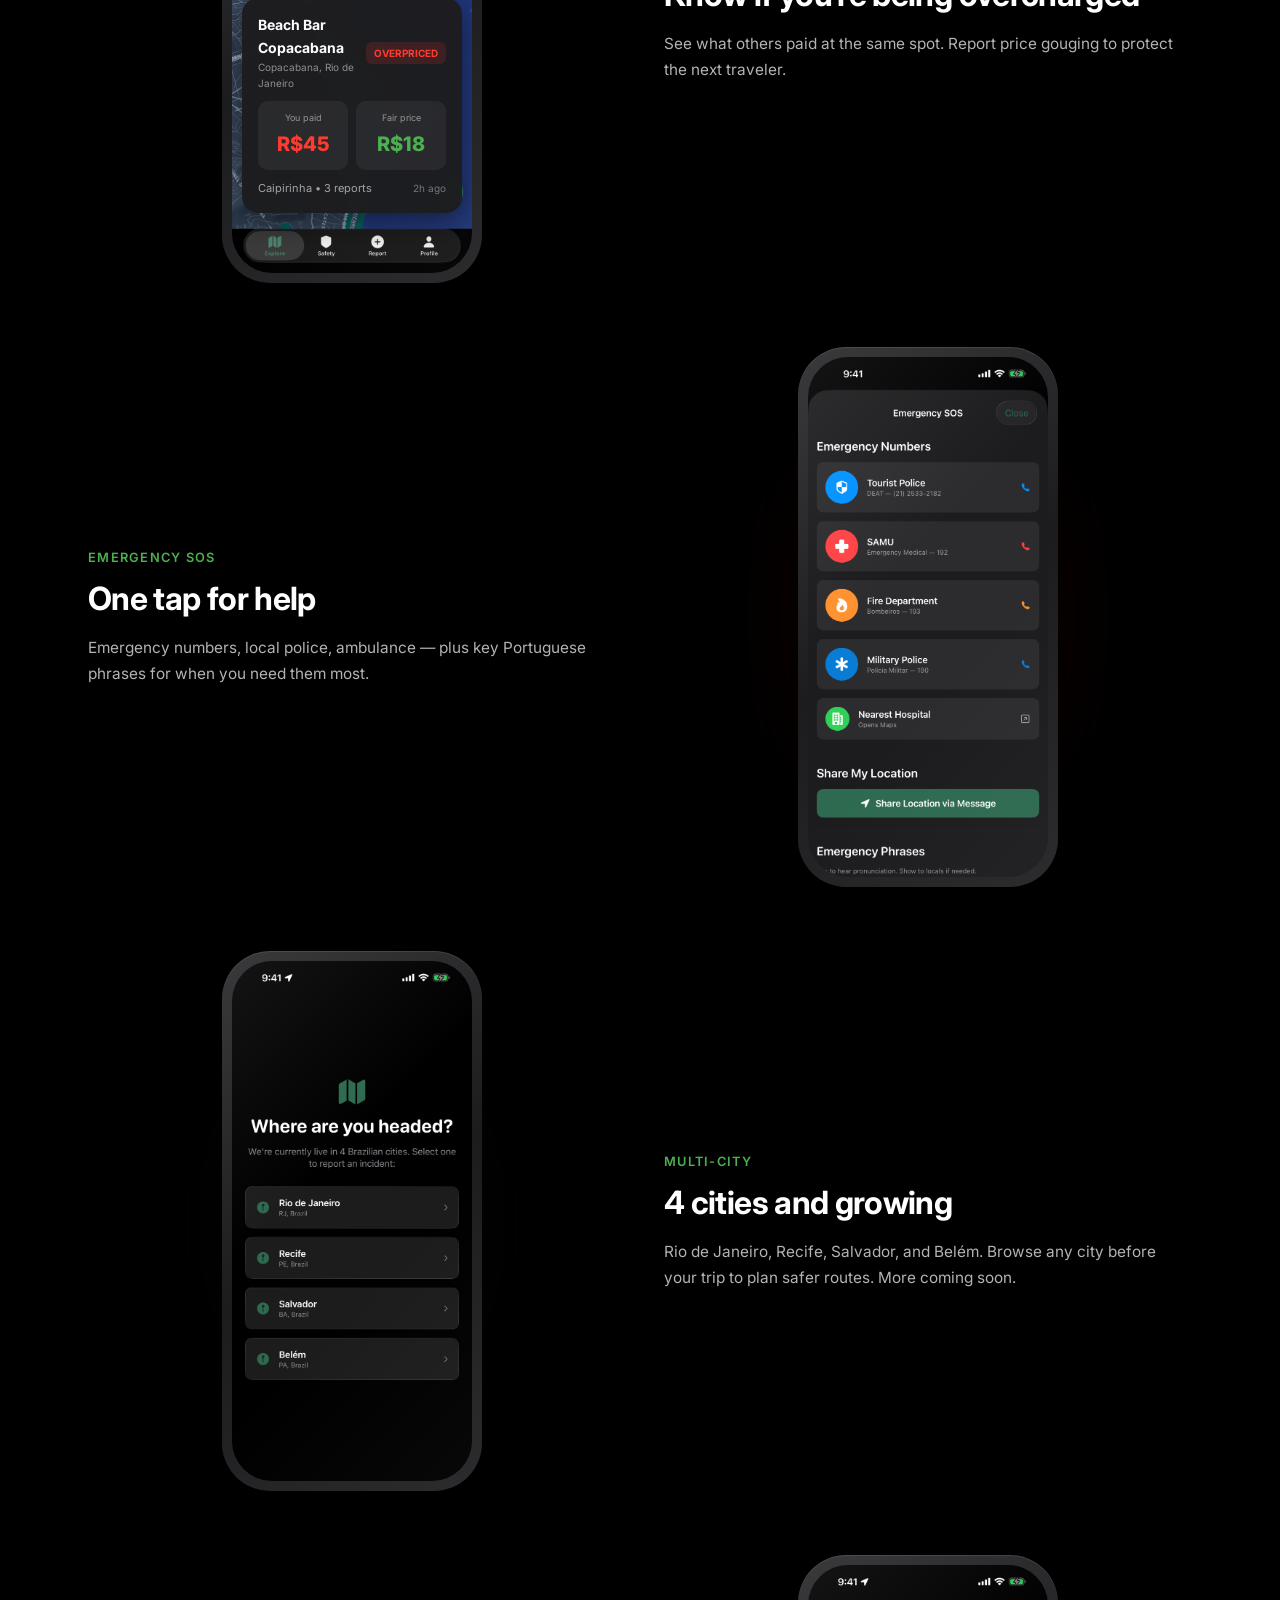
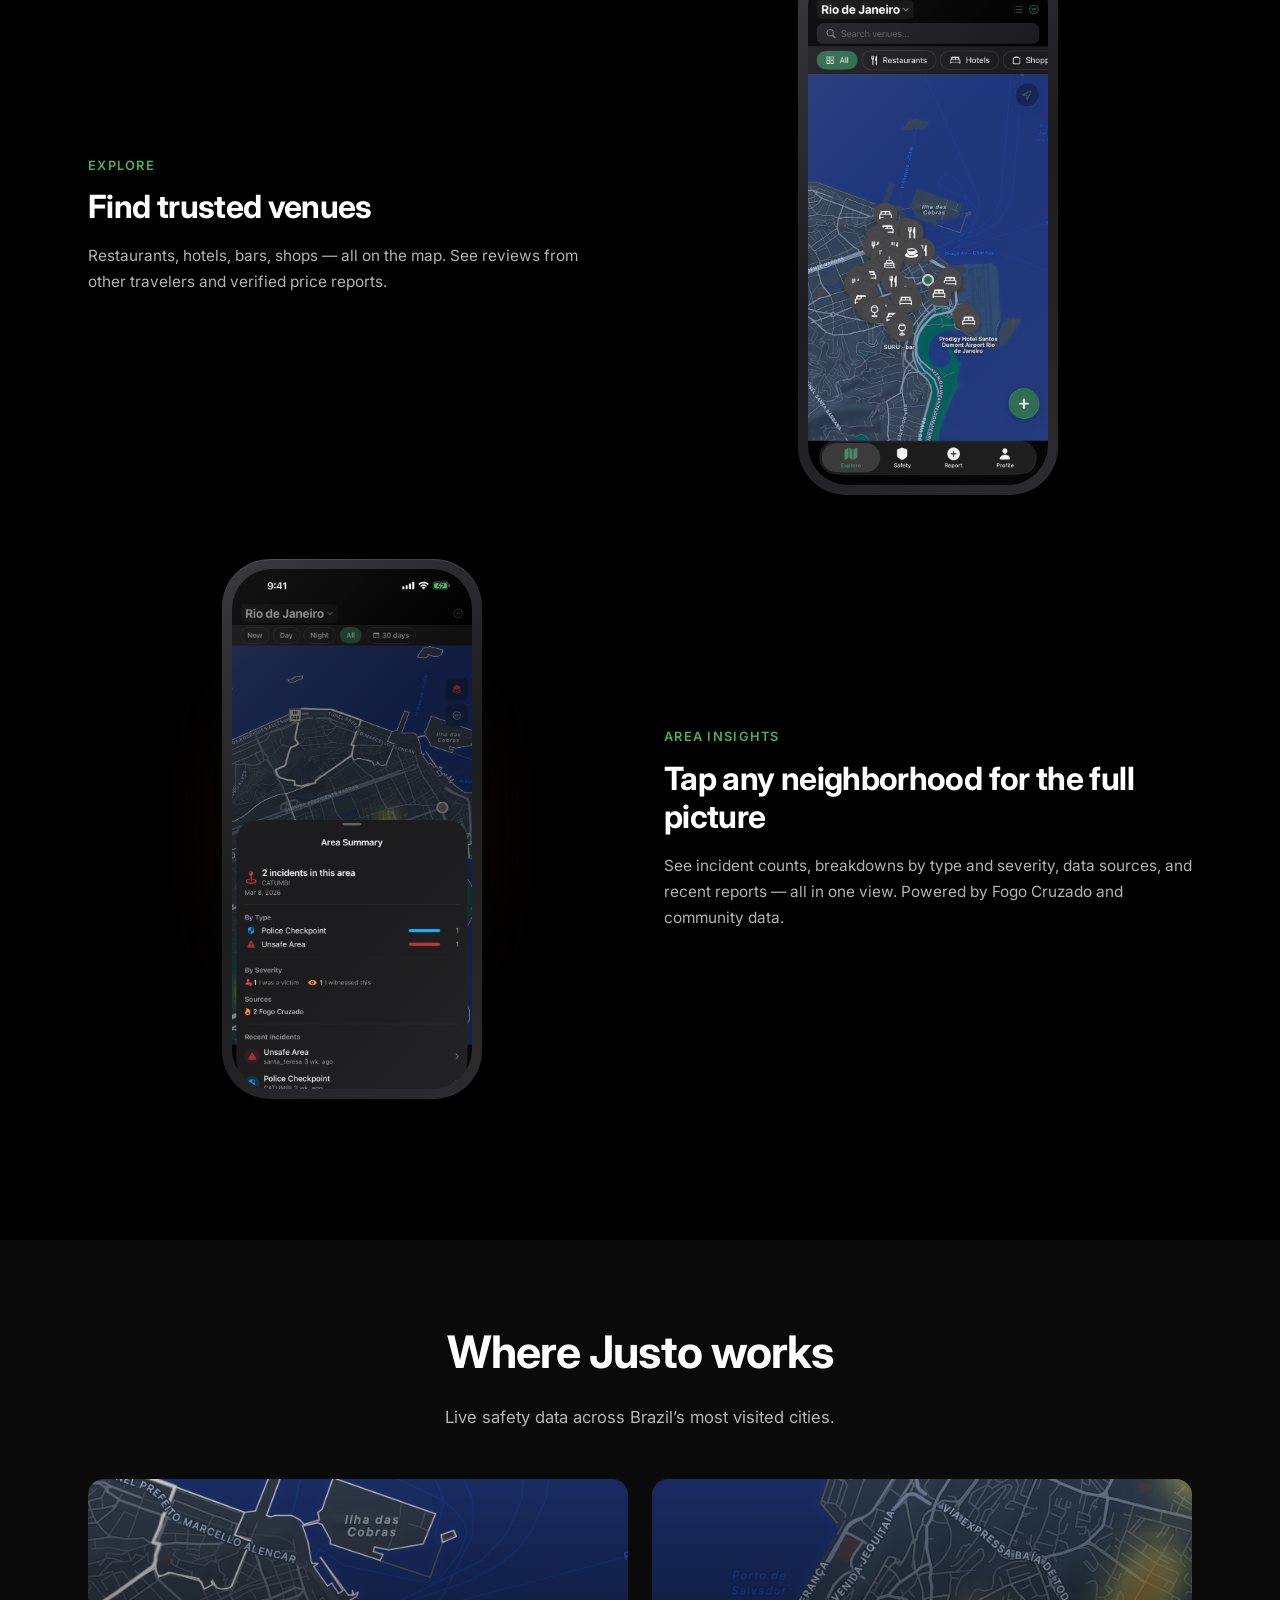
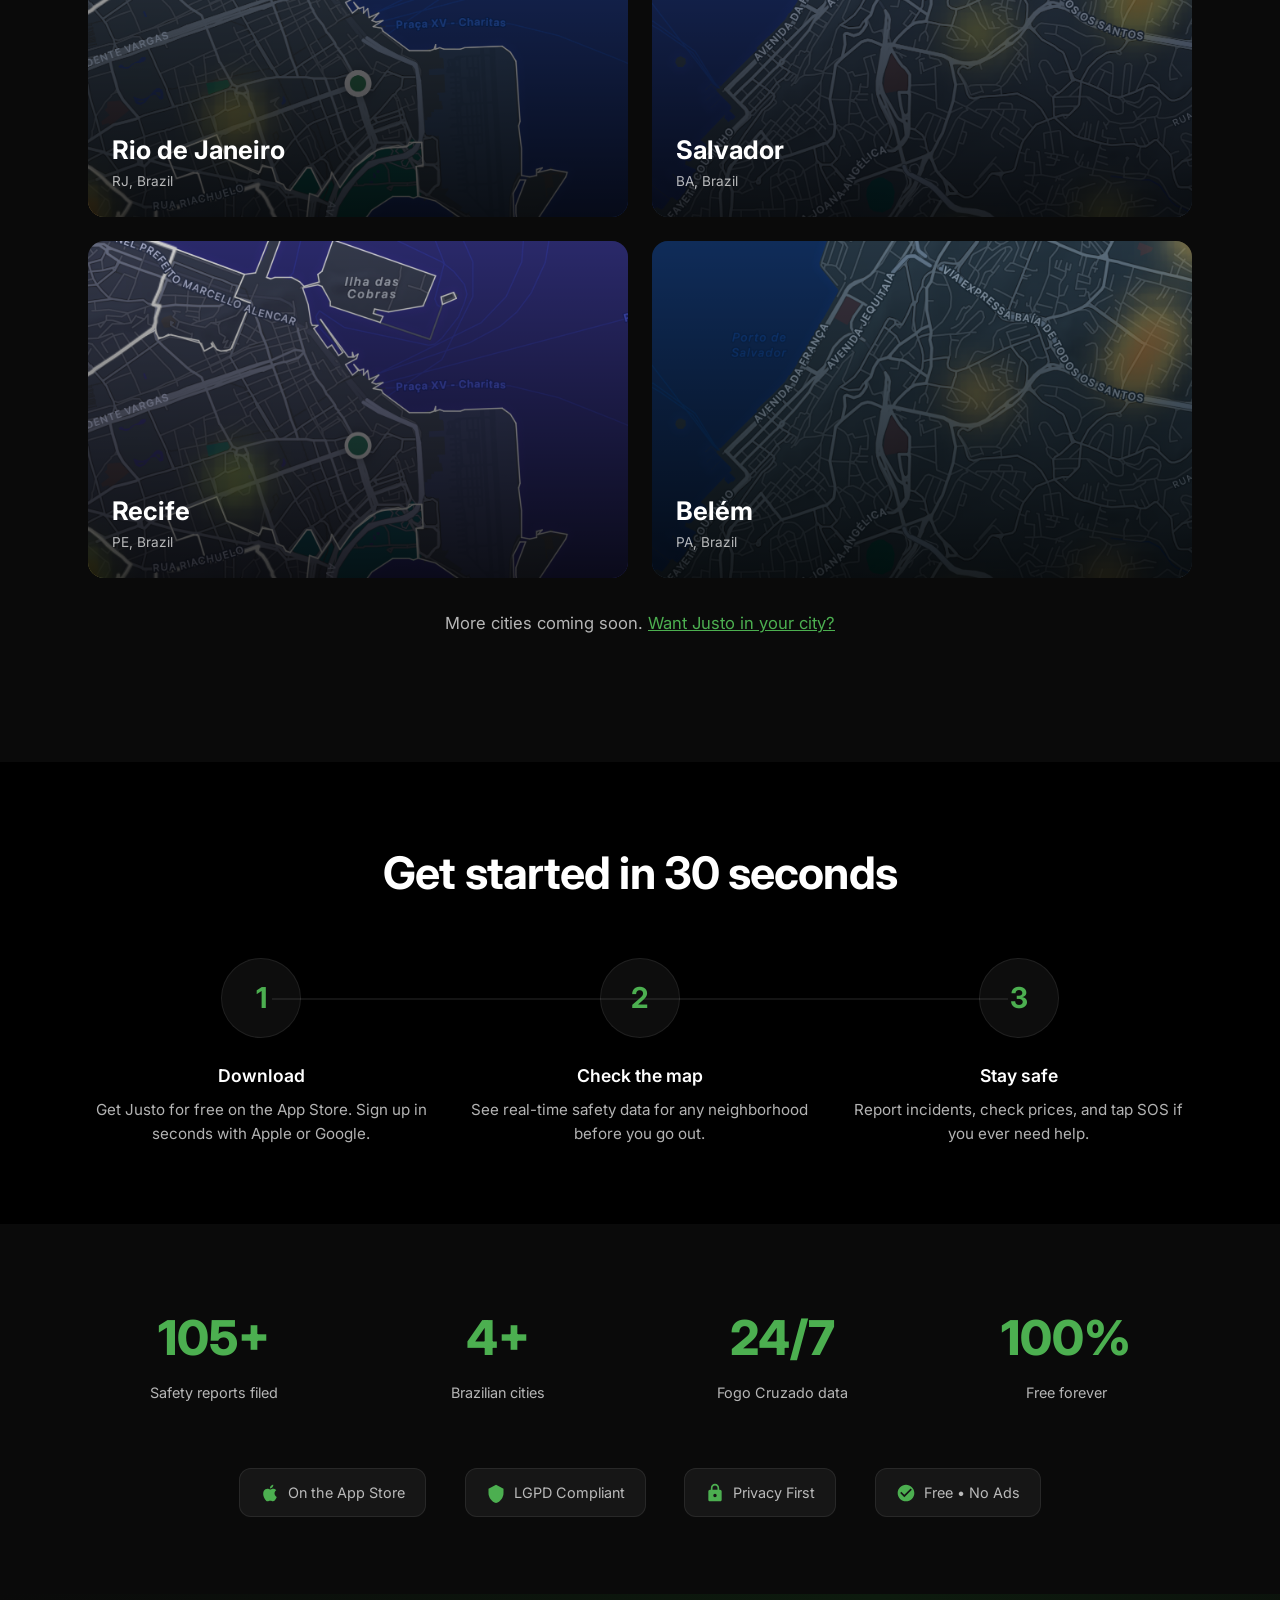
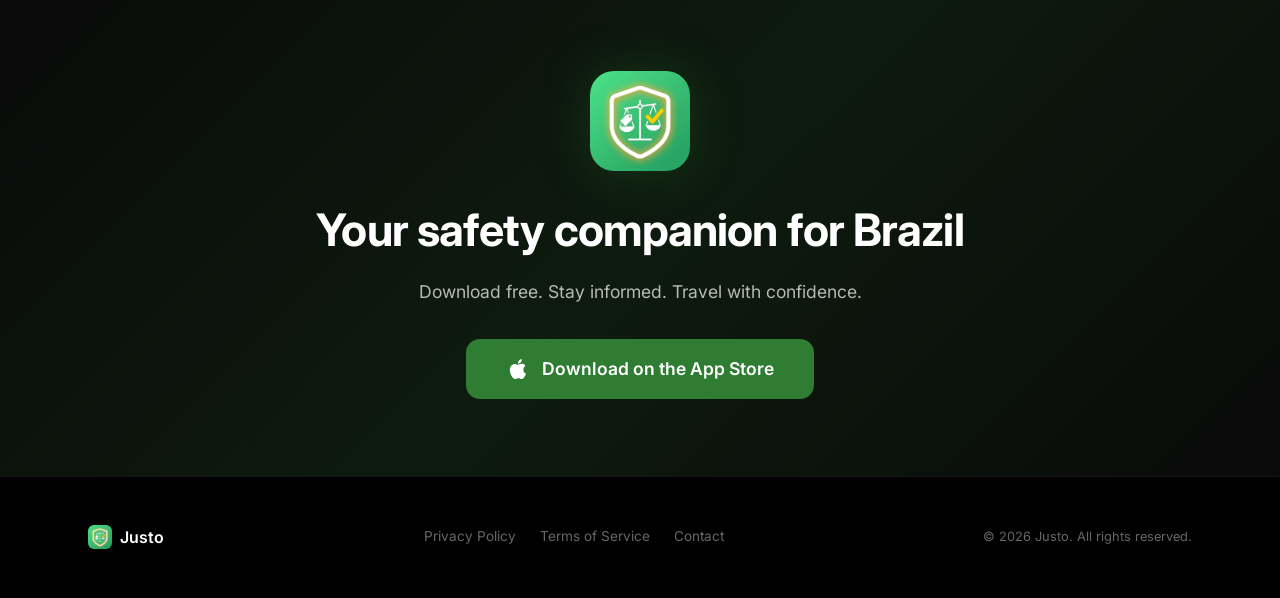
==== commit b9551bef: "fix: correct false claim about guest browsing Website said "No account required to browse" but the a" ====
--- a/index.html
+++ b/index.html
@@ -389,7 +389,7 @@
       <div class="container">
         <h2 class="s-title reveal" data-i18n="how.title">Get started in 30 seconds</h2>
         <div class="steps">
-          <div class="step reveal reveal-d1"><div class="step-num">1</div><h3 class="step-t" data-i18n="how.s1t">Download</h3><p class="step-d" data-i18n="how.s1d">Get Justo for free on the App Store. No account required to browse.</p></div>
+          <div class="step reveal reveal-d1"><div class="step-num">1</div><h3 class="step-t" data-i18n="how.s1t">Download</h3><p class="step-d" data-i18n="how.s1d">Get Justo for free on the App Store. Sign up in seconds with Apple or Google.</p></div>
           <div class="step reveal reveal-d2"><div class="step-num">2</div><h3 class="step-t" data-i18n="how.s2t">Check the map</h3><p class="step-d" data-i18n="how.s2d">See real-time safety data for any neighborhood before you go out.</p></div>
           <div class="step reveal reveal-d3"><div class="step-num">3</div><h3 class="step-t" data-i18n="how.s3t">Stay safe</h3><p class="step-d" data-i18n="how.s3d">Report incidents, check prices, and tap SOS if you ever need help.</p></div>
         </div>
@@ -472,7 +472,7 @@
         'cities.title': 'Where Justo works', 'cities.subtitle': 'Live safety data across Brazil\u2019s most visited cities.',
         'cities.more': 'More cities coming soon. <a href="mailto:support@justosafety.app" style="color:var(--accent-l);text-decoration:underline">Want Justo in your city?</a>',
         'how.title': 'Get started in 30 seconds',
-        'how.s1t': 'Download', 'how.s1d': 'Get Justo for free on the App Store. No account required to browse.',
+        'how.s1t': 'Download', 'how.s1d': 'Get Justo for free on the App Store. Sign up in seconds with Apple or Google.',
         'how.s2t': 'Check the map', 'how.s2d': 'See real-time safety data for any neighborhood before you go out.',
         'how.s3t': 'Stay safe', 'how.s3d': 'Report incidents, check prices, and tap SOS if you ever need help.',
         'stats.reports': 'Safety reports filed', 'stats.cities': 'Brazilian cities',
@@ -512,7 +512,7 @@
         'cities.title': 'Onde o Justo funciona', 'cities.subtitle': 'Dados de seguran\u00e7a em tempo real nas cidades mais visitadas do Brasil.',
         'cities.more': 'Mais cidades em breve. <a href="mailto:support@justosafety.app" style="color:var(--accent-l);text-decoration:underline">Quer o Justo na sua cidade?</a>',
         'how.title': 'Comece em 30 segundos',
-        'how.s1t': 'Baixe', 'how.s1d': 'Baixe o Justo gratuitamente na App Store. Sem necessidade de conta.',
+        'how.s1t': 'Baixe', 'how.s1d': 'Baixe o Justo gratuitamente na App Store. Cadastre-se em segundos com Apple ou Google.',
         'how.s2t': 'Veja o mapa', 'how.s2d': 'Veja dados de seguran\u00e7a em tempo real de qualquer bairro antes de sair.',
         'how.s3t': 'Fique seguro', 'how.s3d': 'Relate incidentes, verifique pre\u00e7os e toque SOS se precisar de ajuda.',
         'stats.reports': 'Relat\u00f3rios de seguran\u00e7a', 'stats.cities': 'Cidades brasileiras',
@@ -552,7 +552,7 @@
         'cities.title': 'D\u00f3nde funciona Justo', 'cities.subtitle': 'Datos de seguridad en tiempo real en las ciudades m\u00e1s visitadas de Brasil.',
         'cities.more': 'M\u00e1s ciudades pr\u00f3ximamente. <a href="mailto:support@justosafety.app" style="color:var(--accent-l);text-decoration:underline">\u00bfQuieres Justo en tu ciudad?</a>',
         'how.title': 'Empieza en 30 segundos',
-        'how.s1t': 'Descarga', 'how.s1d': 'Descarga Justo gratis en la App Store. Sin necesidad de cuenta.',
+        'how.s1t': 'Descarga', 'how.s1d': 'Descarga Justo gratis en la App Store. Reg\u00edstrate en segundos con Apple o Google.',
         'how.s2t': 'Revisa el mapa', 'how.s2d': 'Ve datos de seguridad en tiempo real de cualquier barrio antes de salir.',
         'how.s3t': 'Mantente seguro', 'how.s3d': 'Reporta incidentes, verifica precios y toca SOS si necesitas ayuda.',
         'stats.reports': 'Reportes de seguridad', 'stats.cities': 'Ciudades brasile\u00f1as',
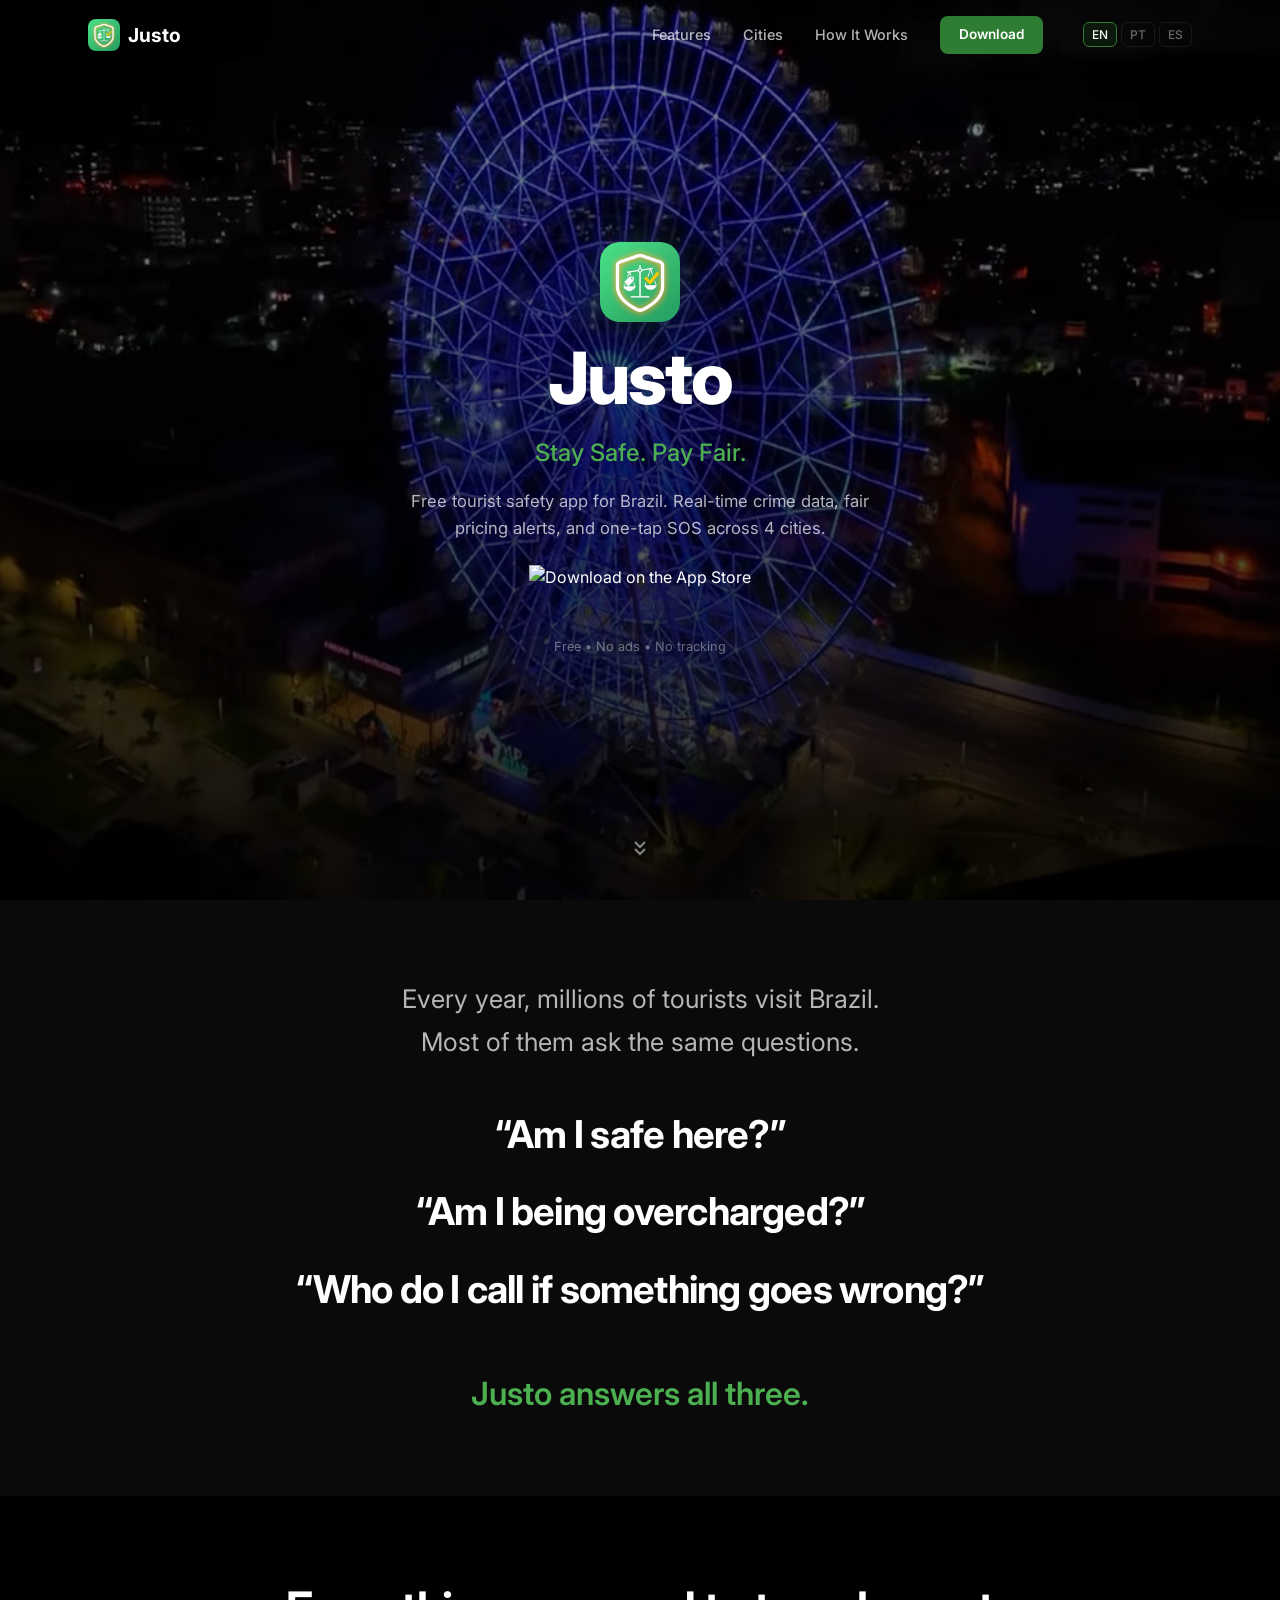
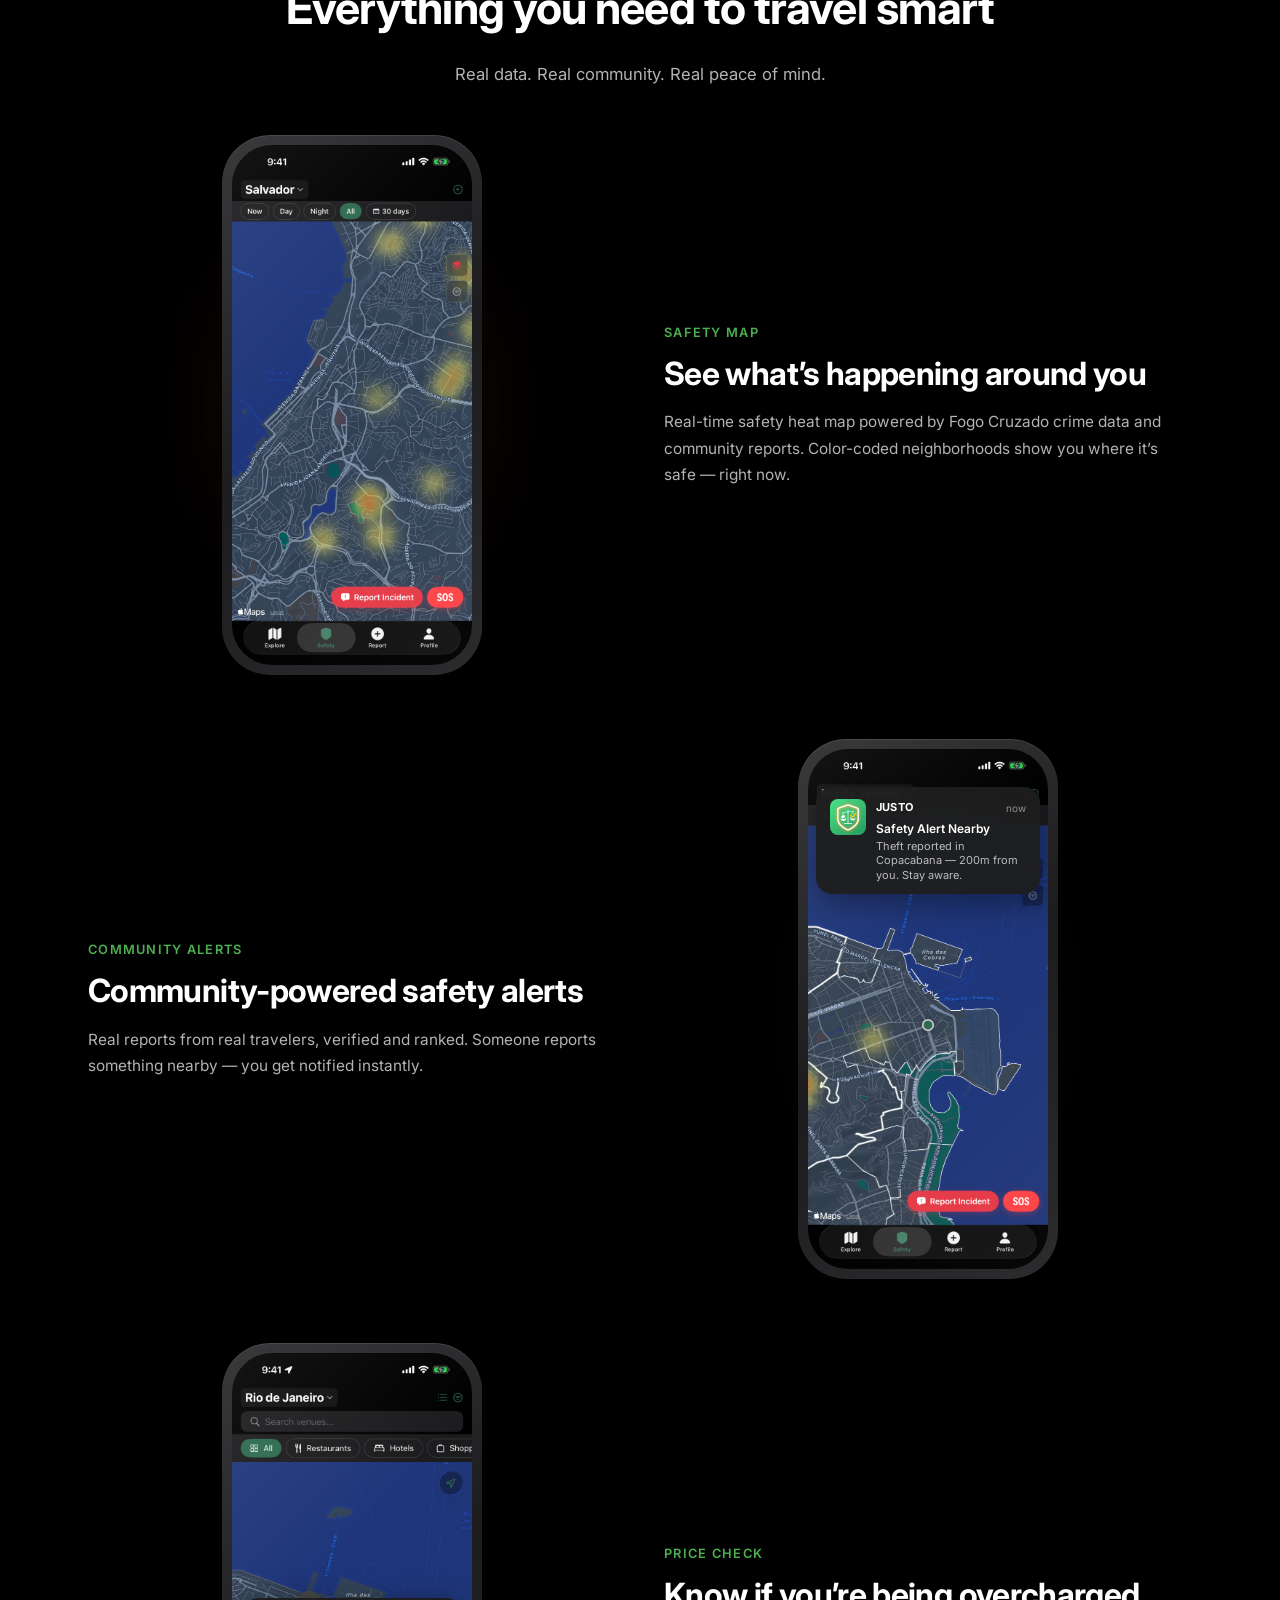
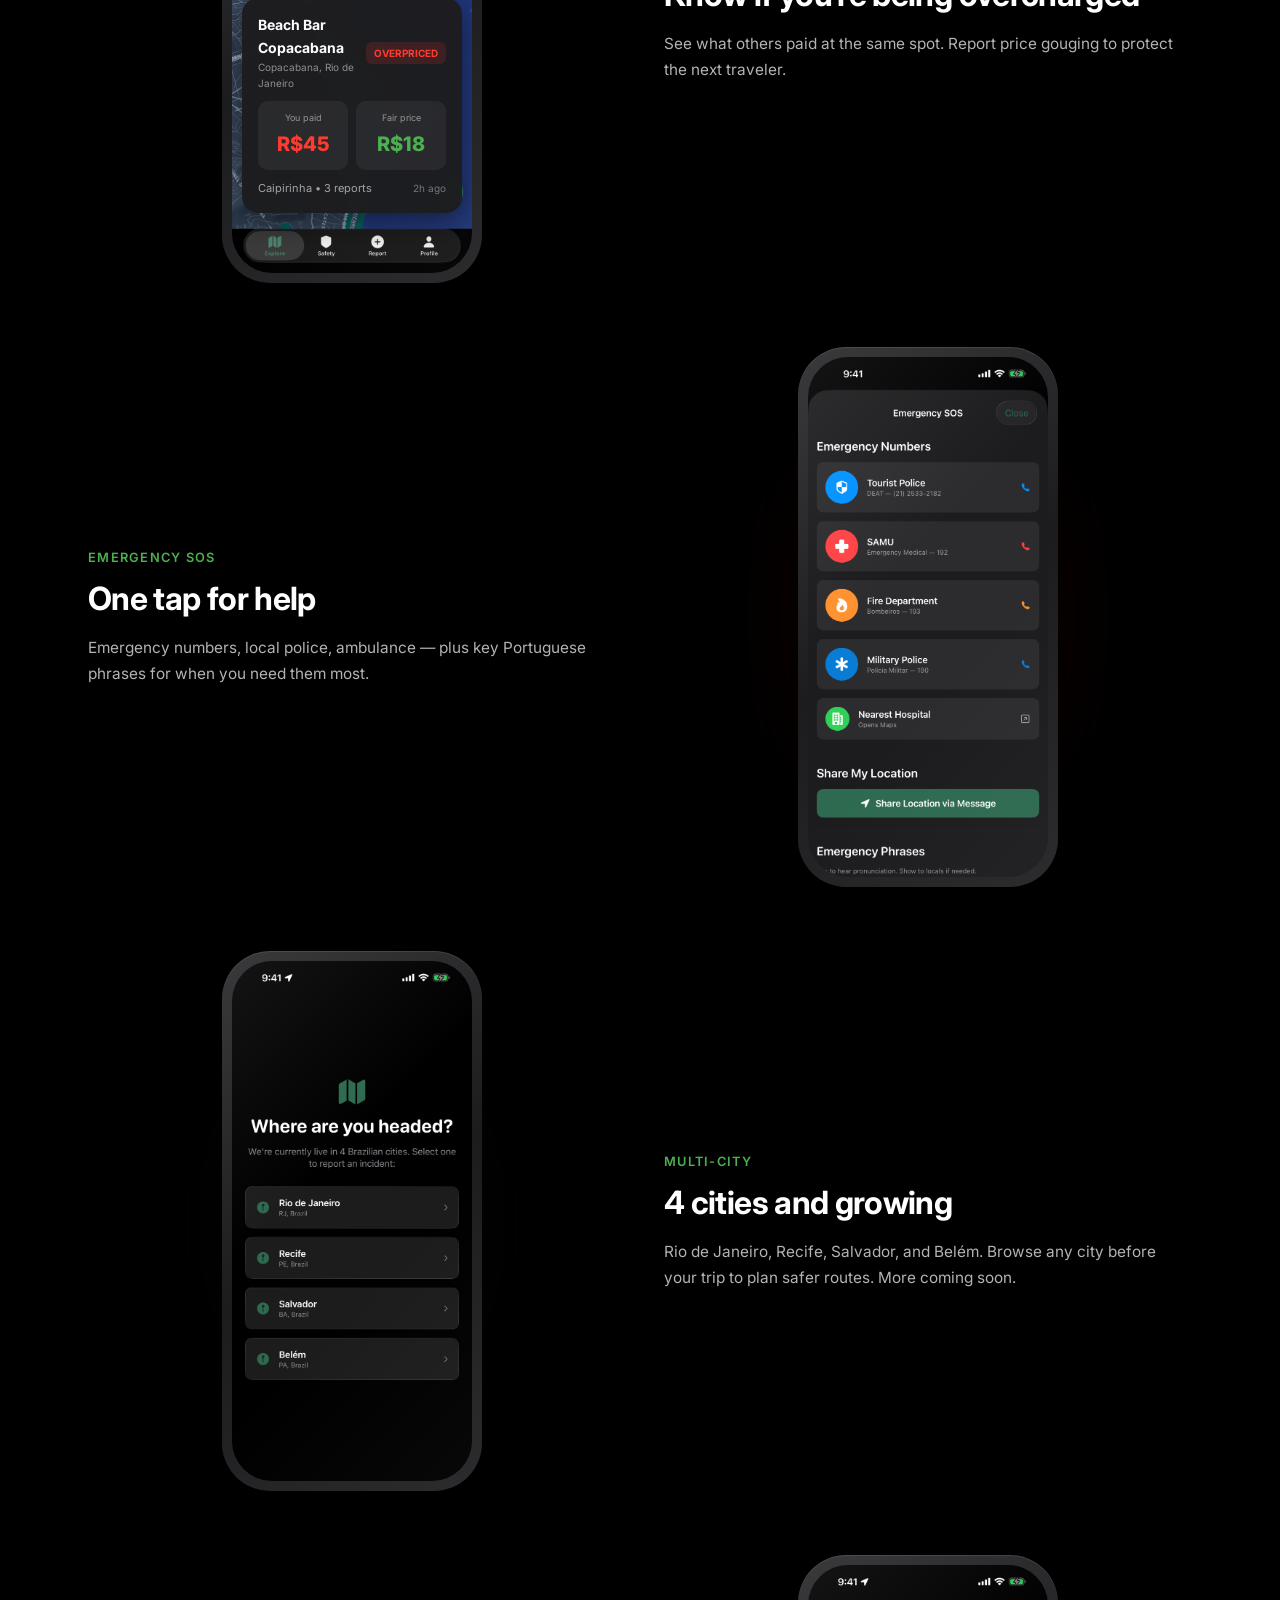
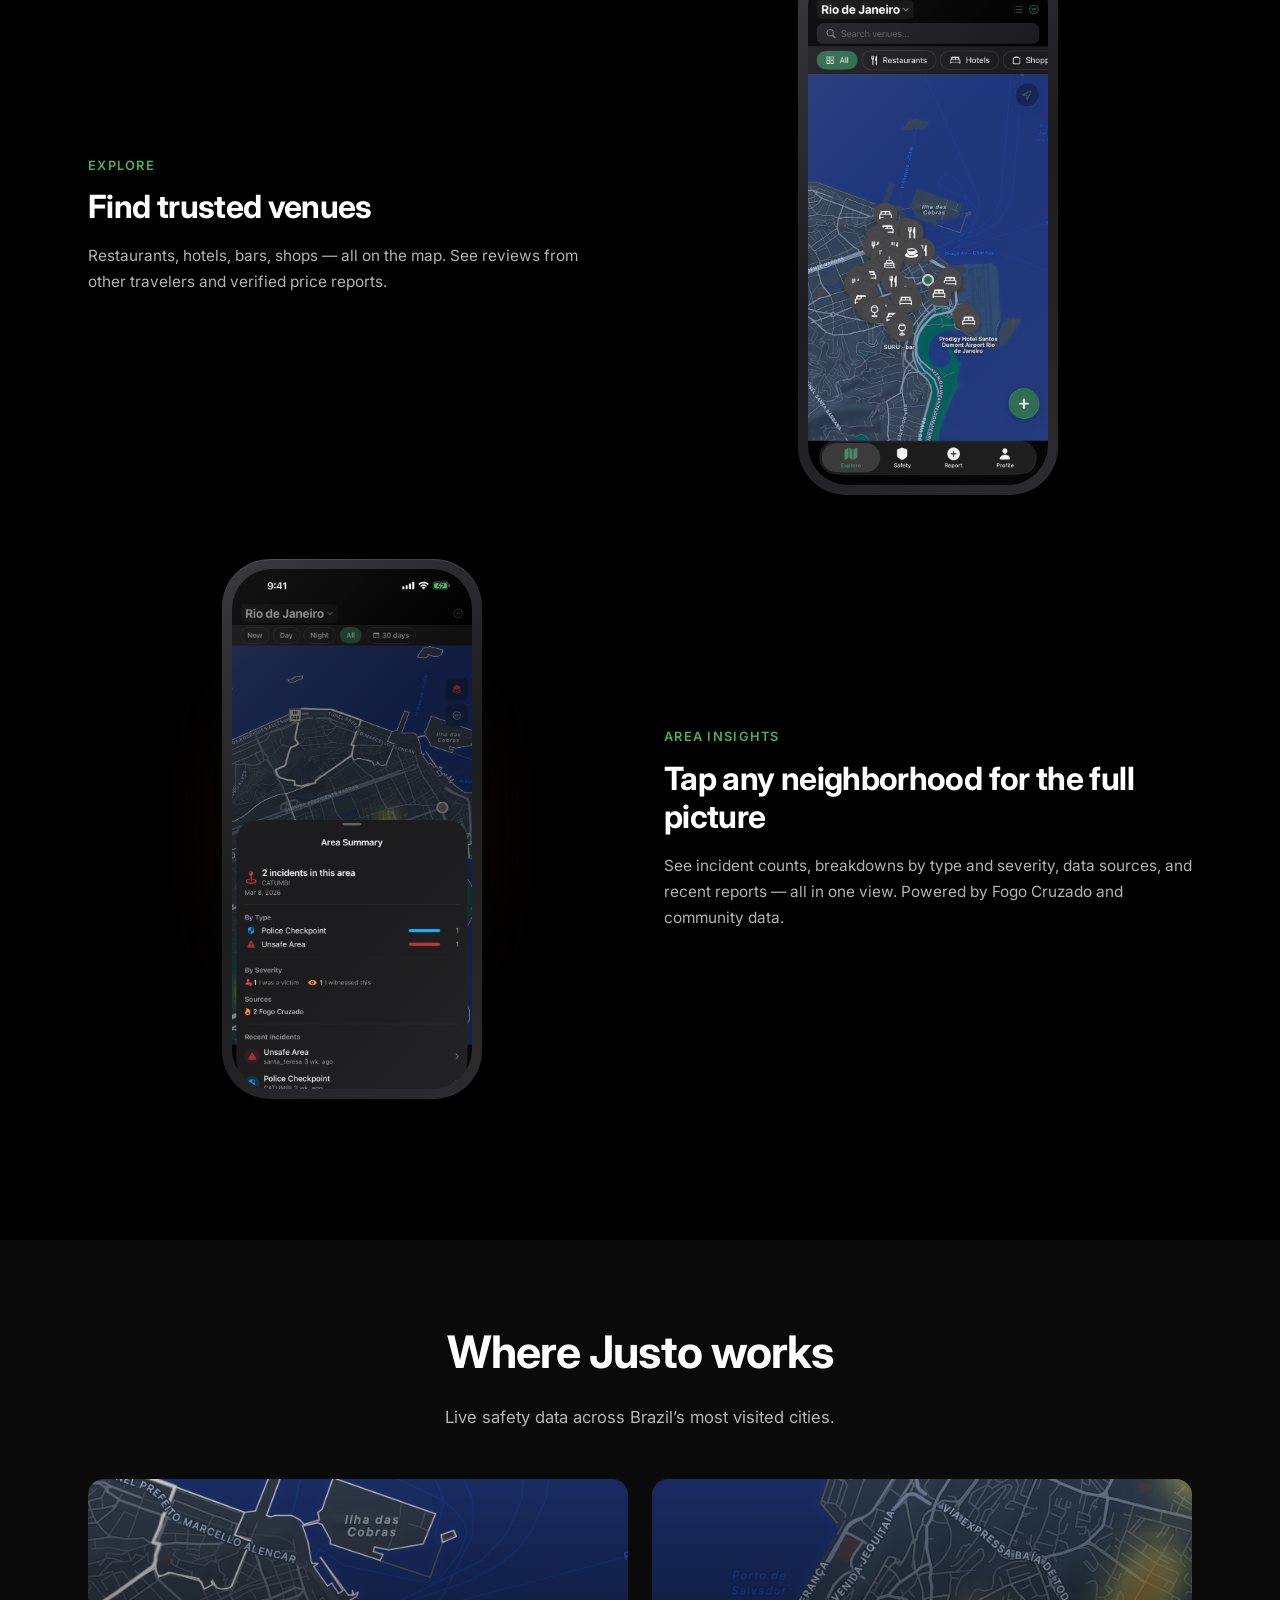
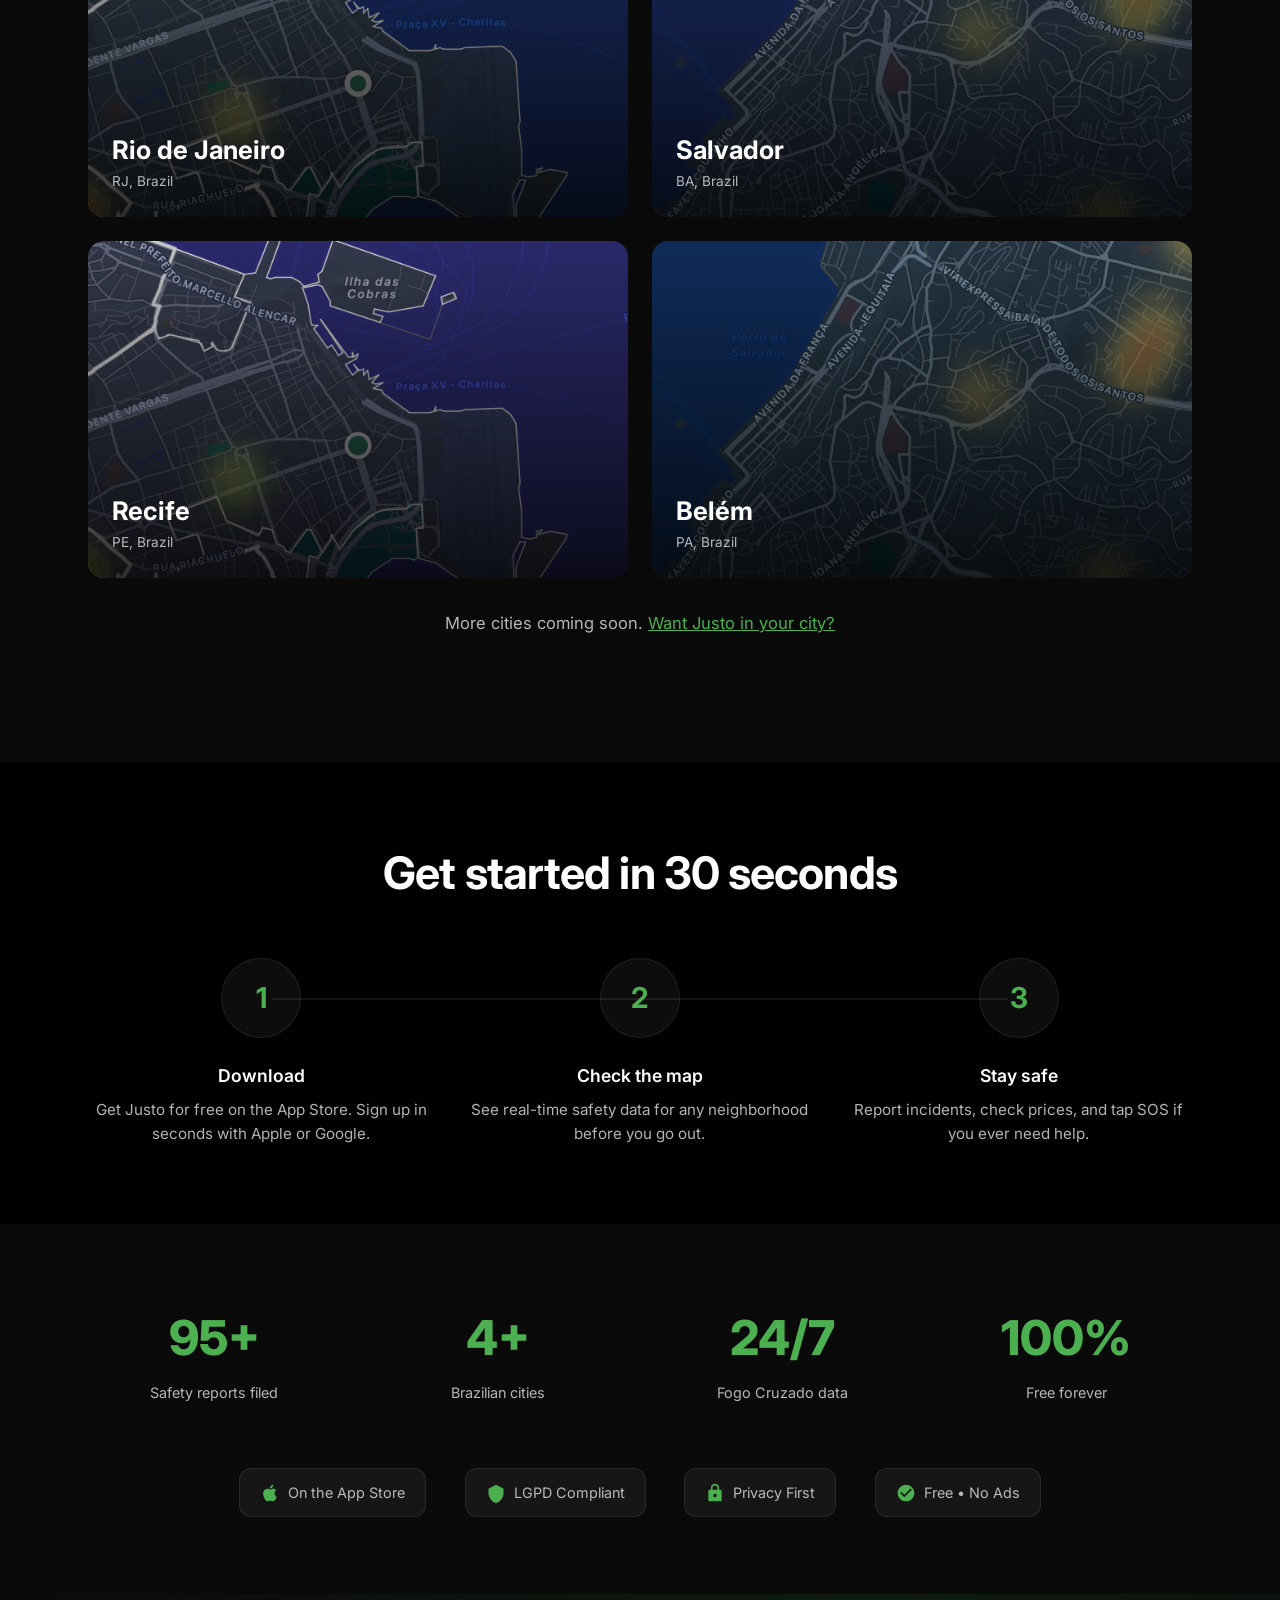
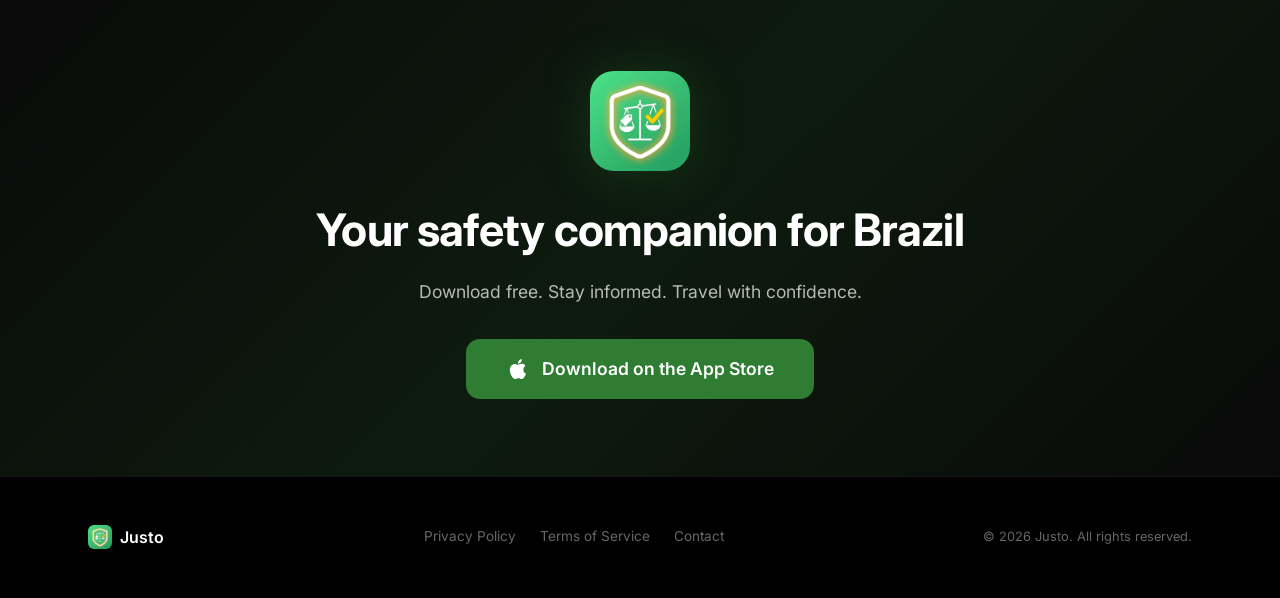
==== commit 160cf070: "feat: add Umami Cloud analytics Co-Authored-By: Claude Opus 4.6 (1M context) <noreply@anthropic.com>" ====
--- a/index.html
+++ b/index.html
@@ -644,5 +644,6 @@
       window.addEventListener('scroll', () => { if (si) si.style.opacity = Math.max(0, 1 - scrollY / 200); }, {passive: true});
     });
   </script>
+  <script defer src="https://cloud.umami.is/script.js" data-website-id="7adb96fa-5784-4347-a862-557492e6b072"></script>
 </body>
 </html>
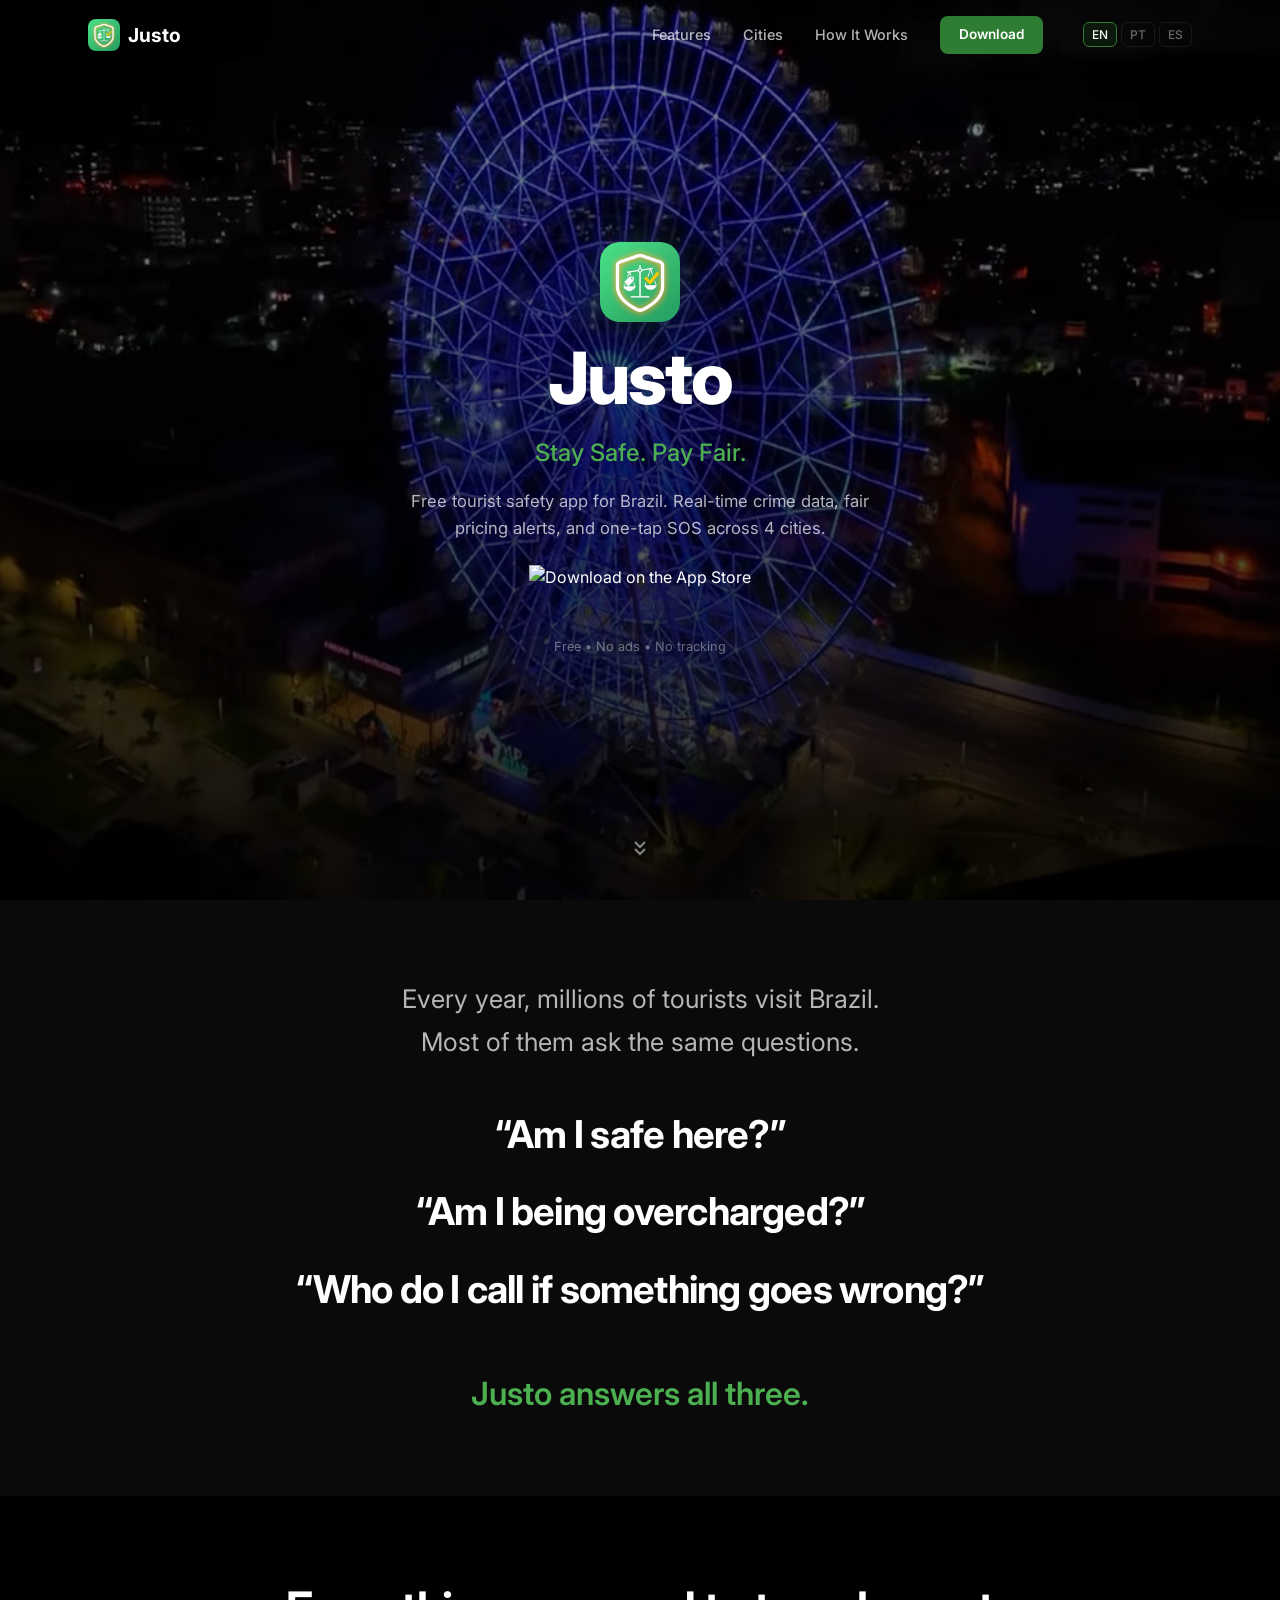
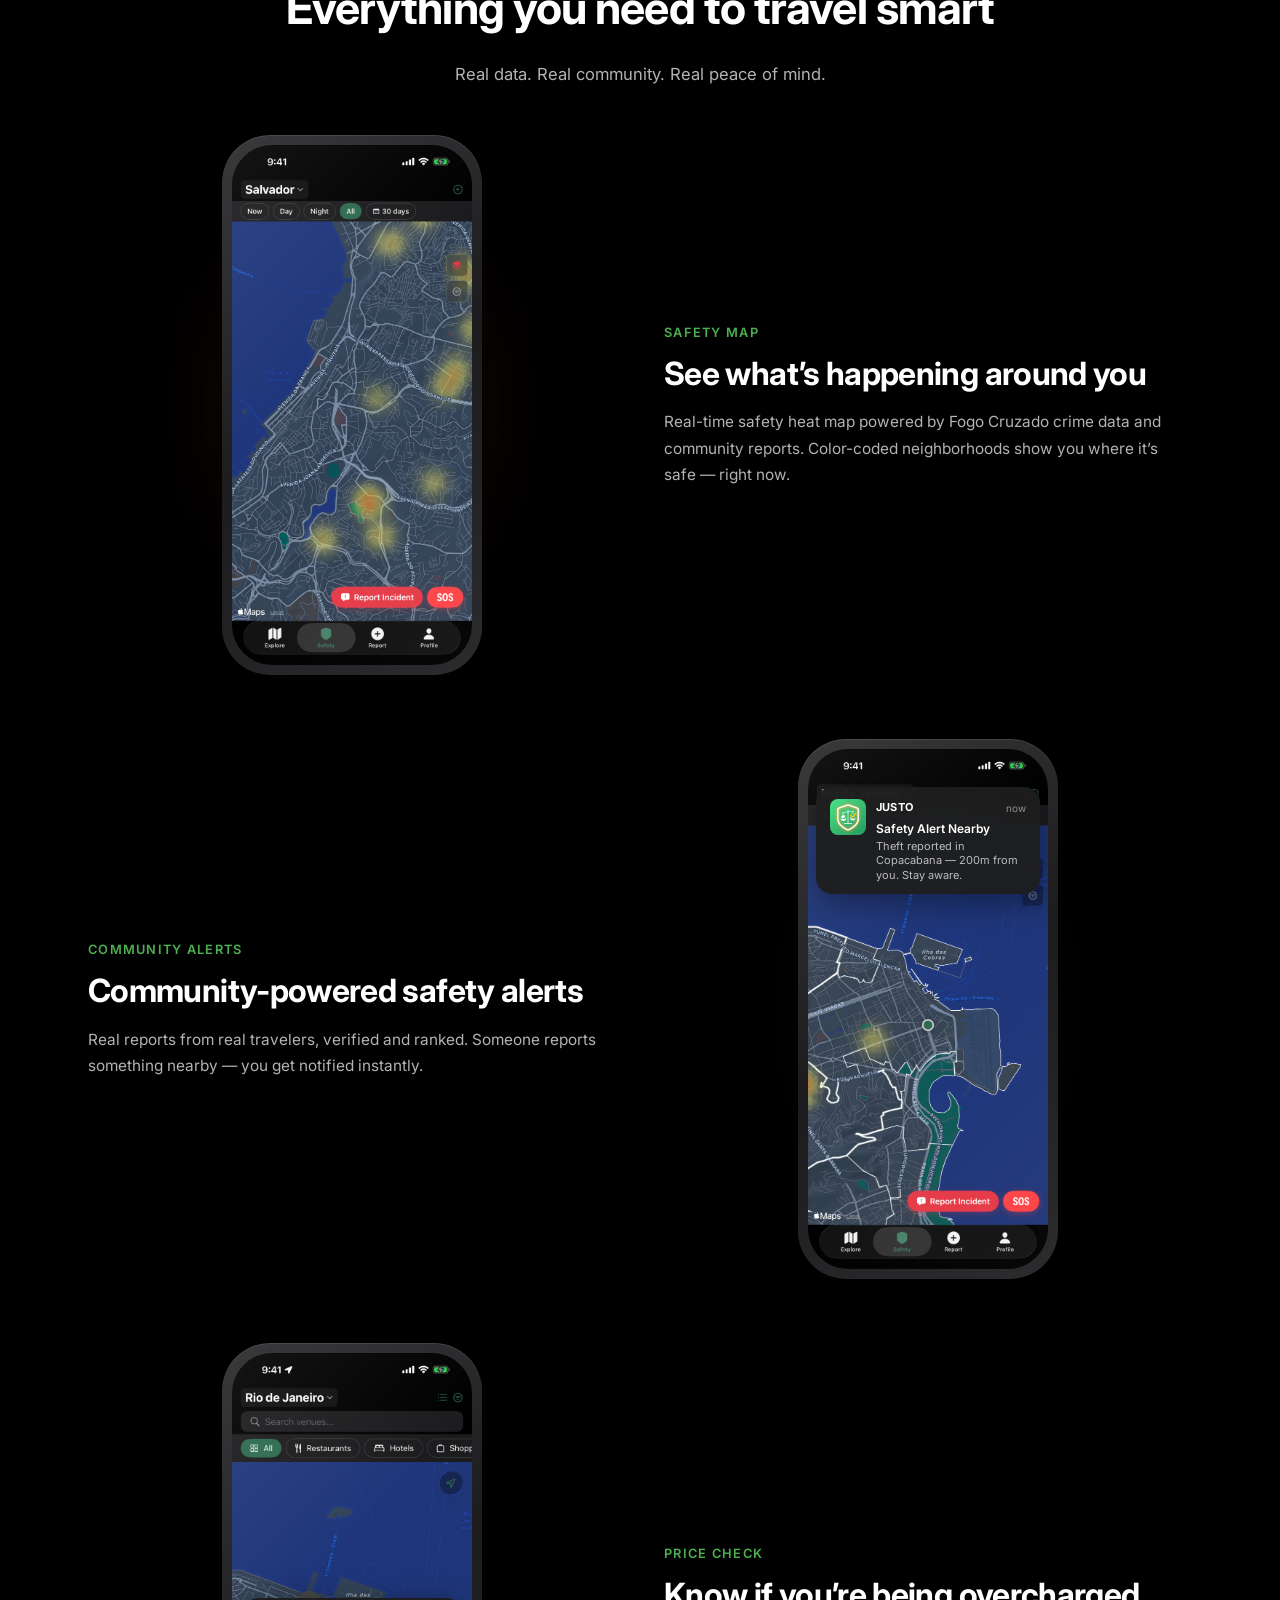
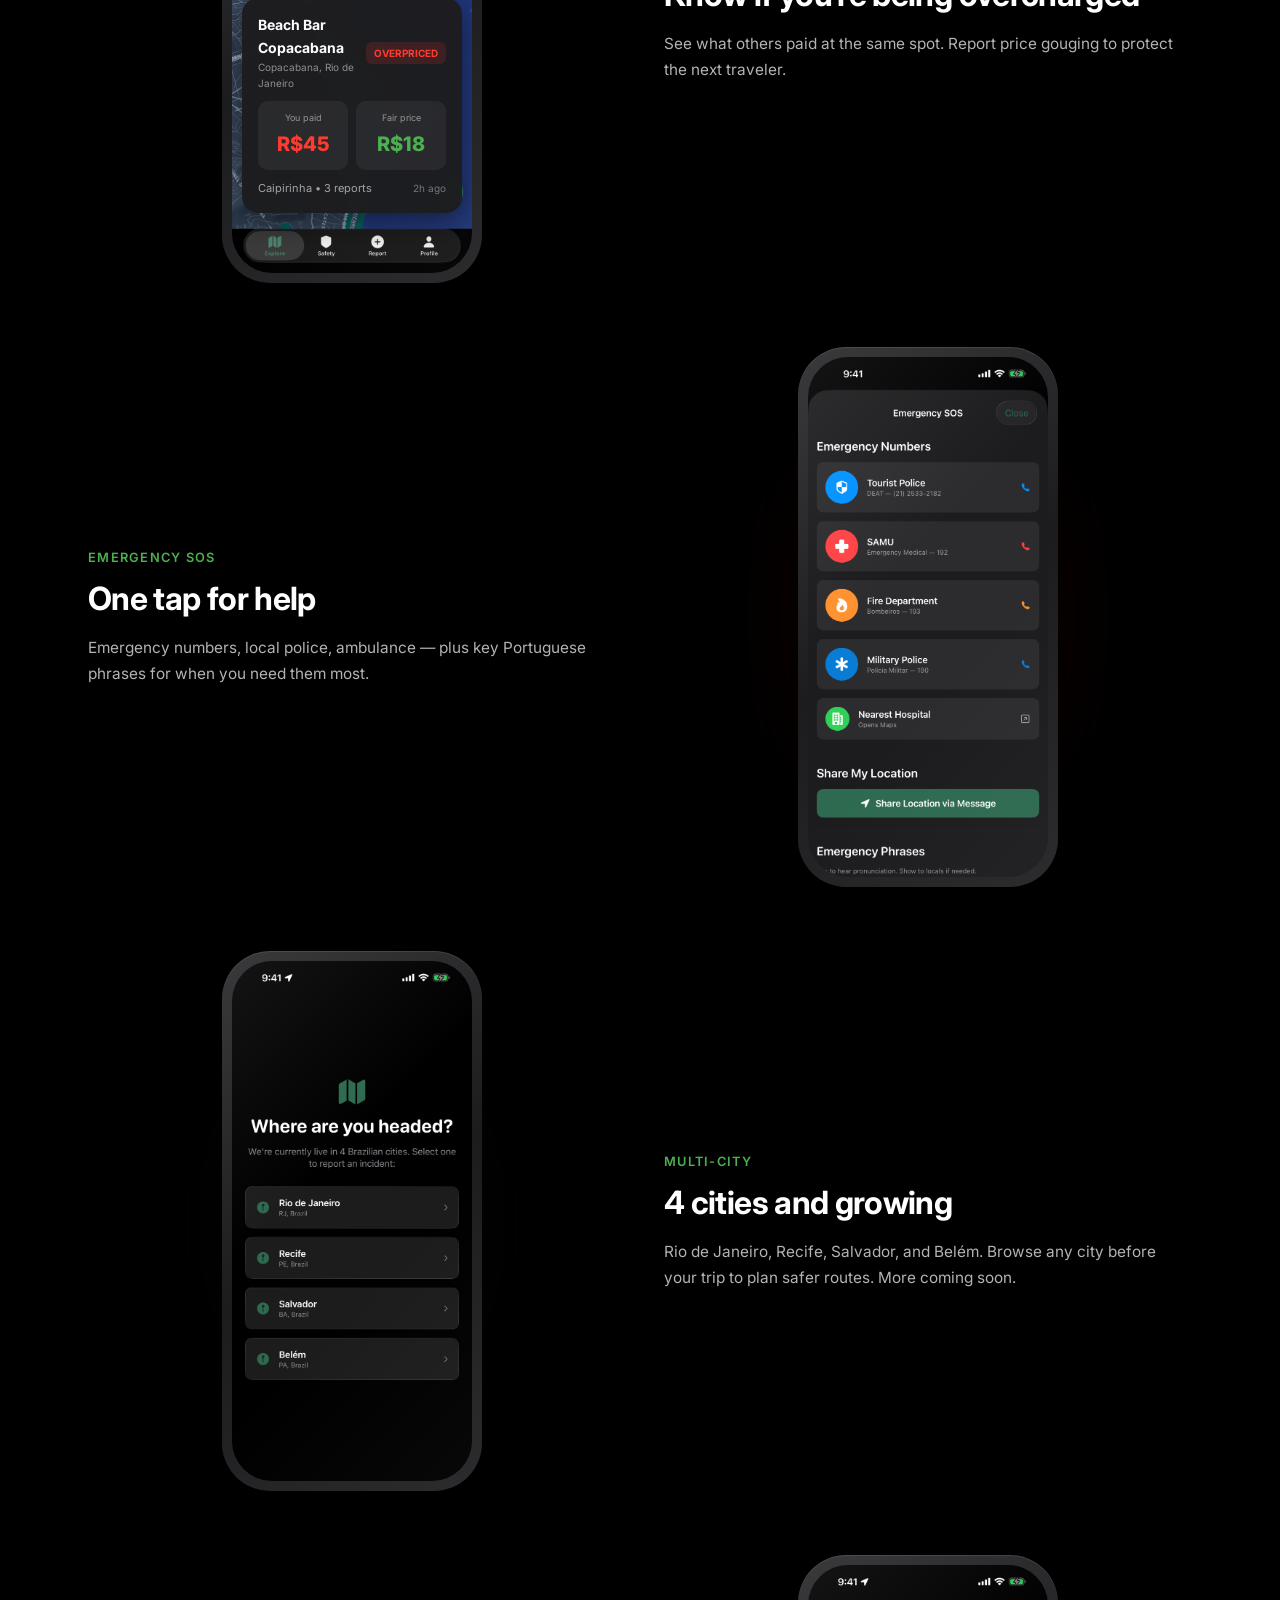
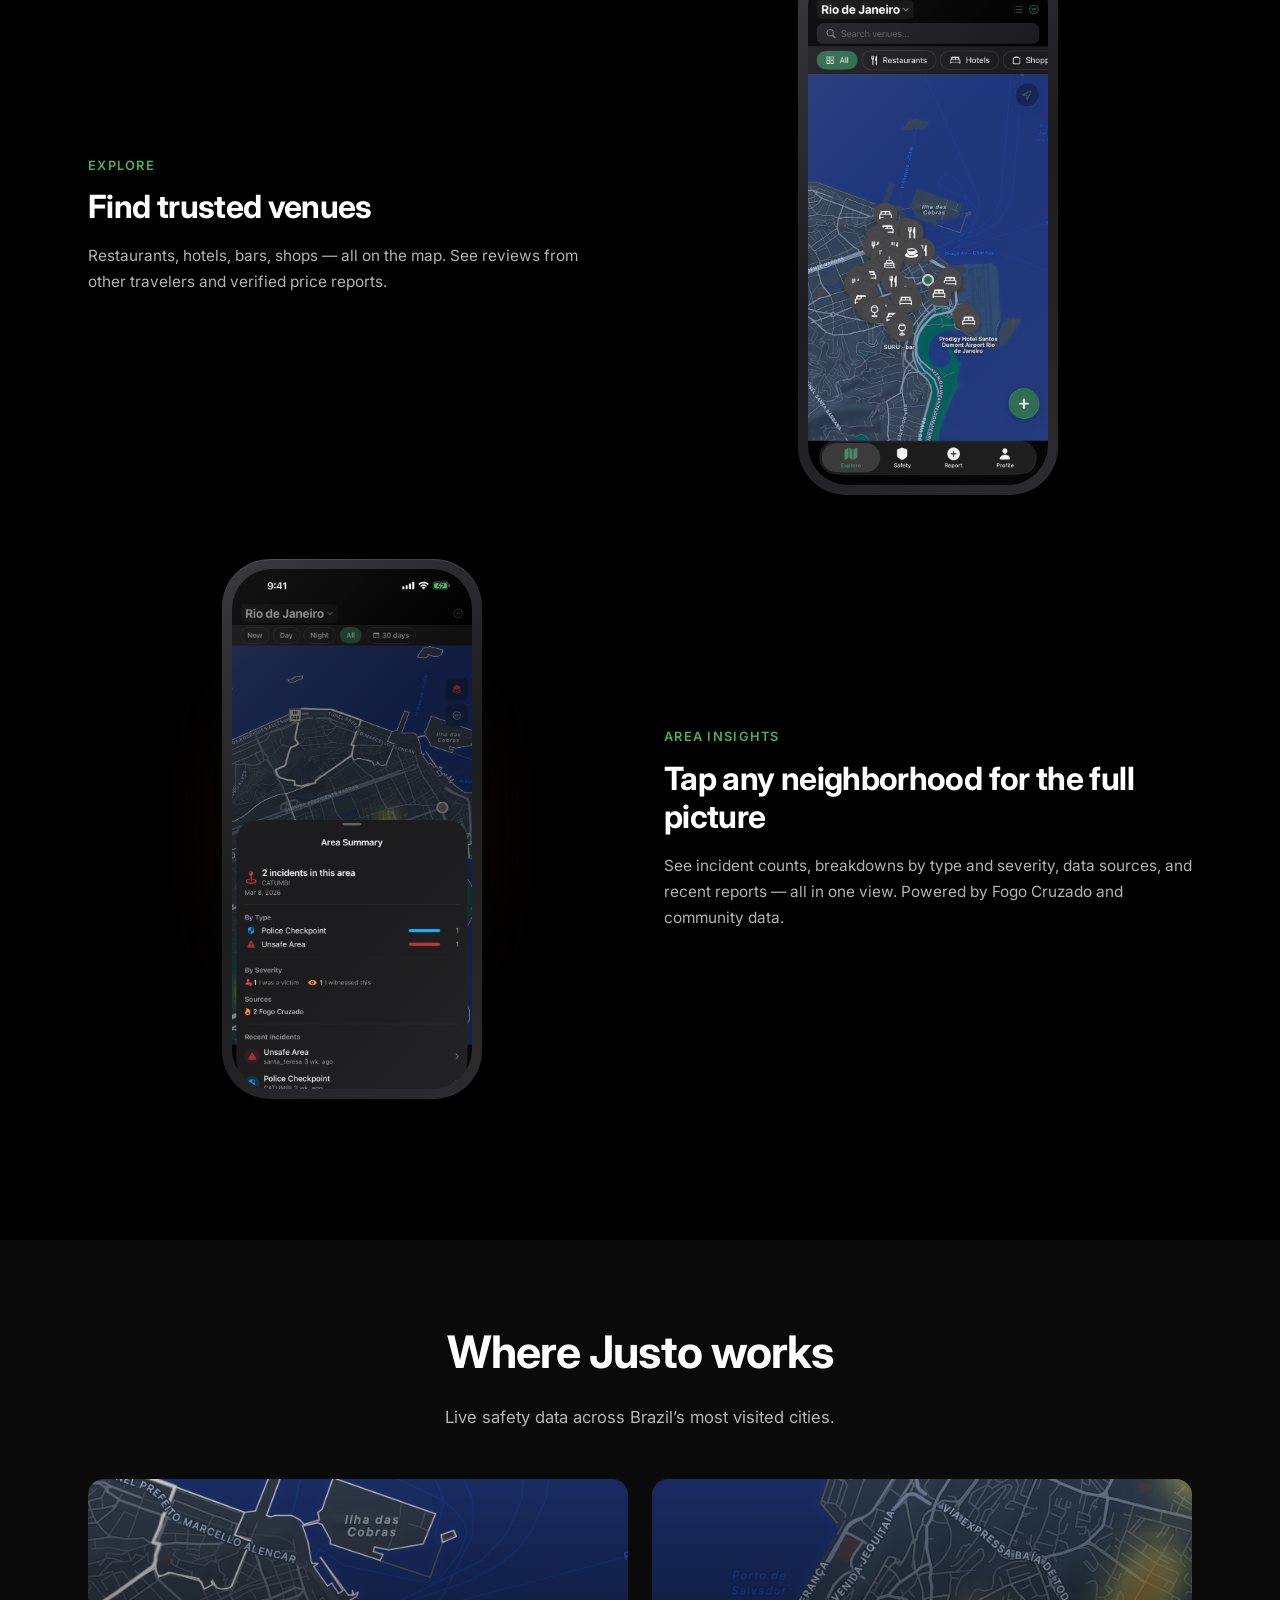
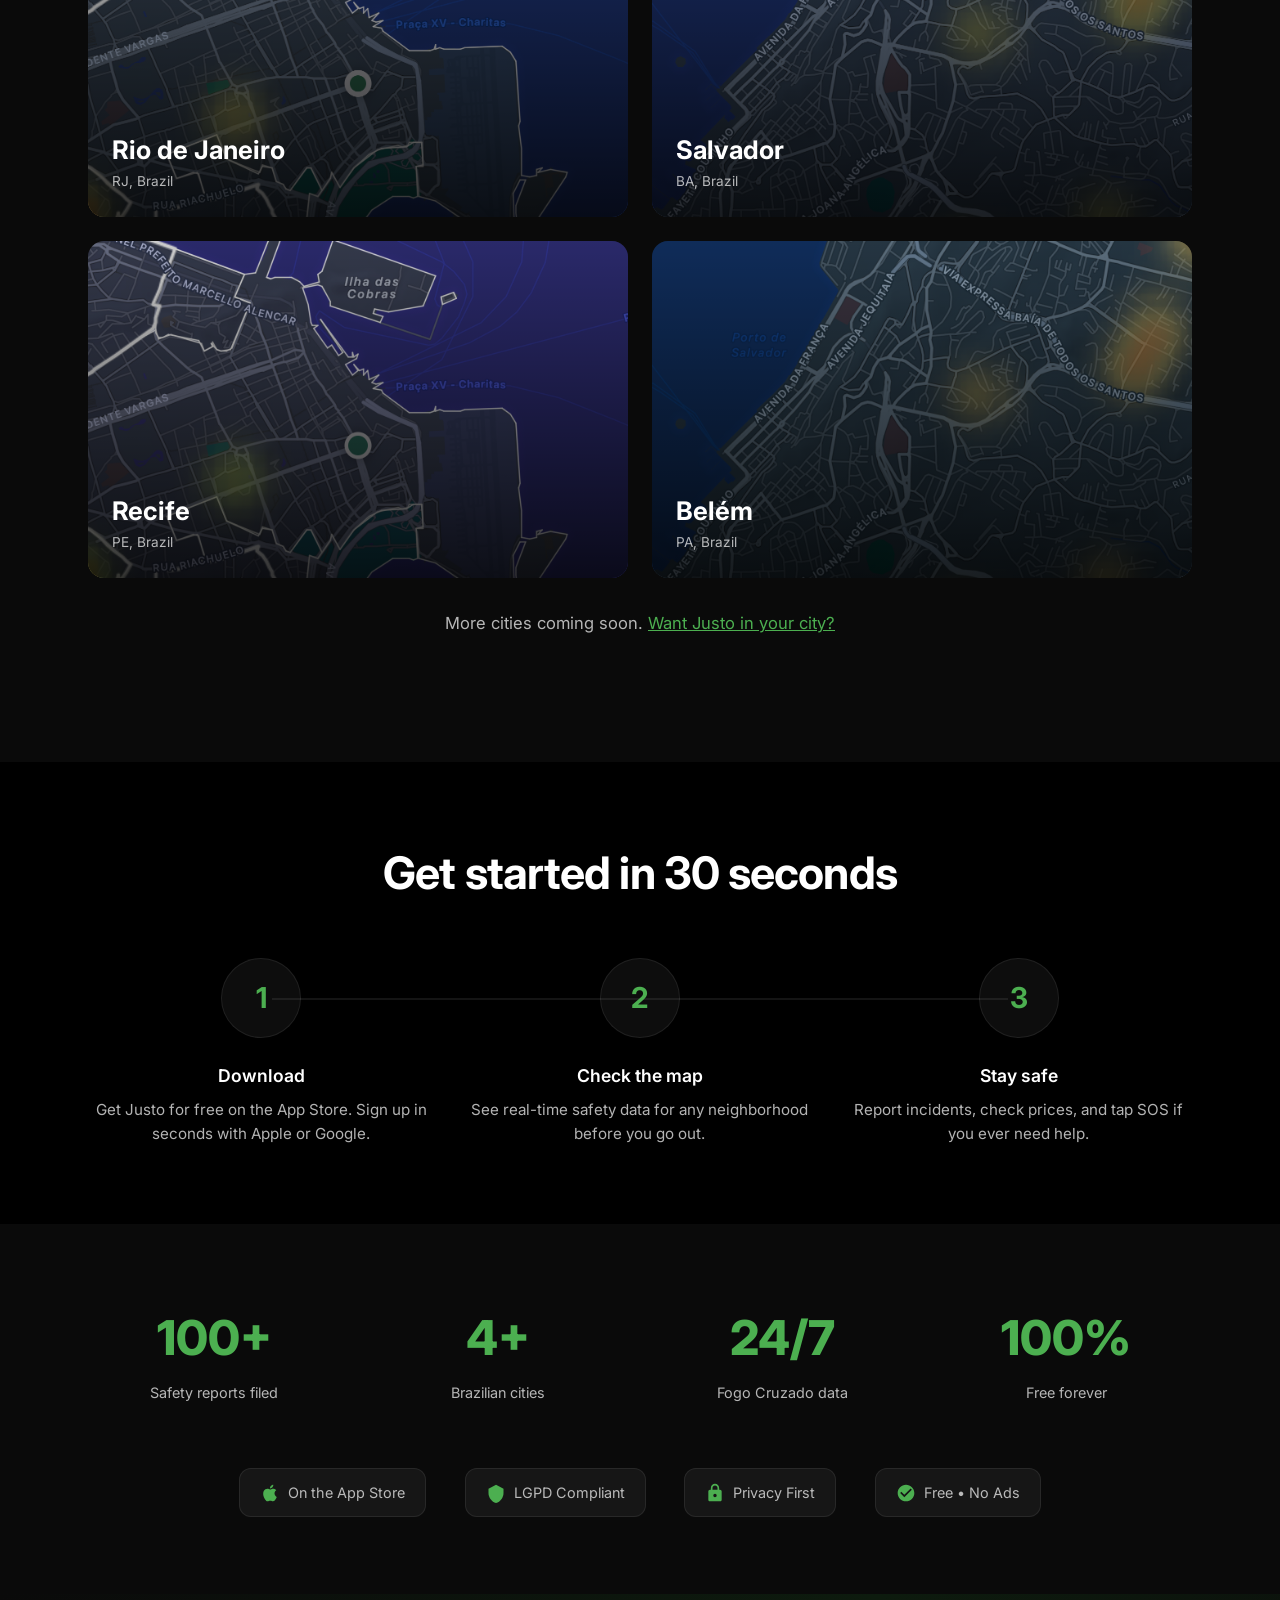
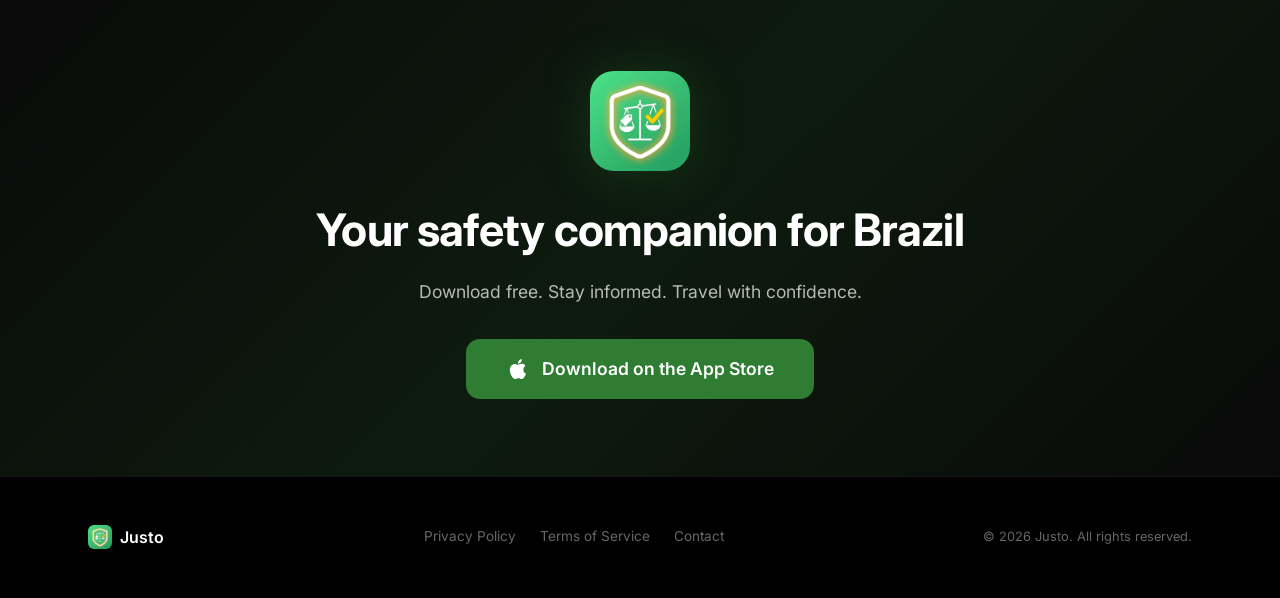
==== commit f393bf4a: "feat: add Google Analytics (GA4) Co-Authored-By: Claude Opus 4.6 (1M context) <noreply@anthropic.com" ====
--- a/index.html
+++ b/index.html
@@ -1,6 +1,14 @@
 <!DOCTYPE html>
 <html lang="en">
 <head>
+  <!-- Google tag (gtag.js) -->
+  <script async src="https://www.googletagmanager.com/gtag/js?id=G-R9EM4402M0"></script>
+  <script>
+    window.dataLayer = window.dataLayer || [];
+    function gtag(){dataLayer.push(arguments);}
+    gtag('js', new Date());
+    gtag('config', 'G-R9EM4402M0');
+  </script>
   <meta charset="UTF-8">
   <meta name="viewport" content="width=device-width, initial-scale=1.0">
   <title>Justo — Stay Safe. Pay Fair. | Tourist Safety App for Brazil</title>
